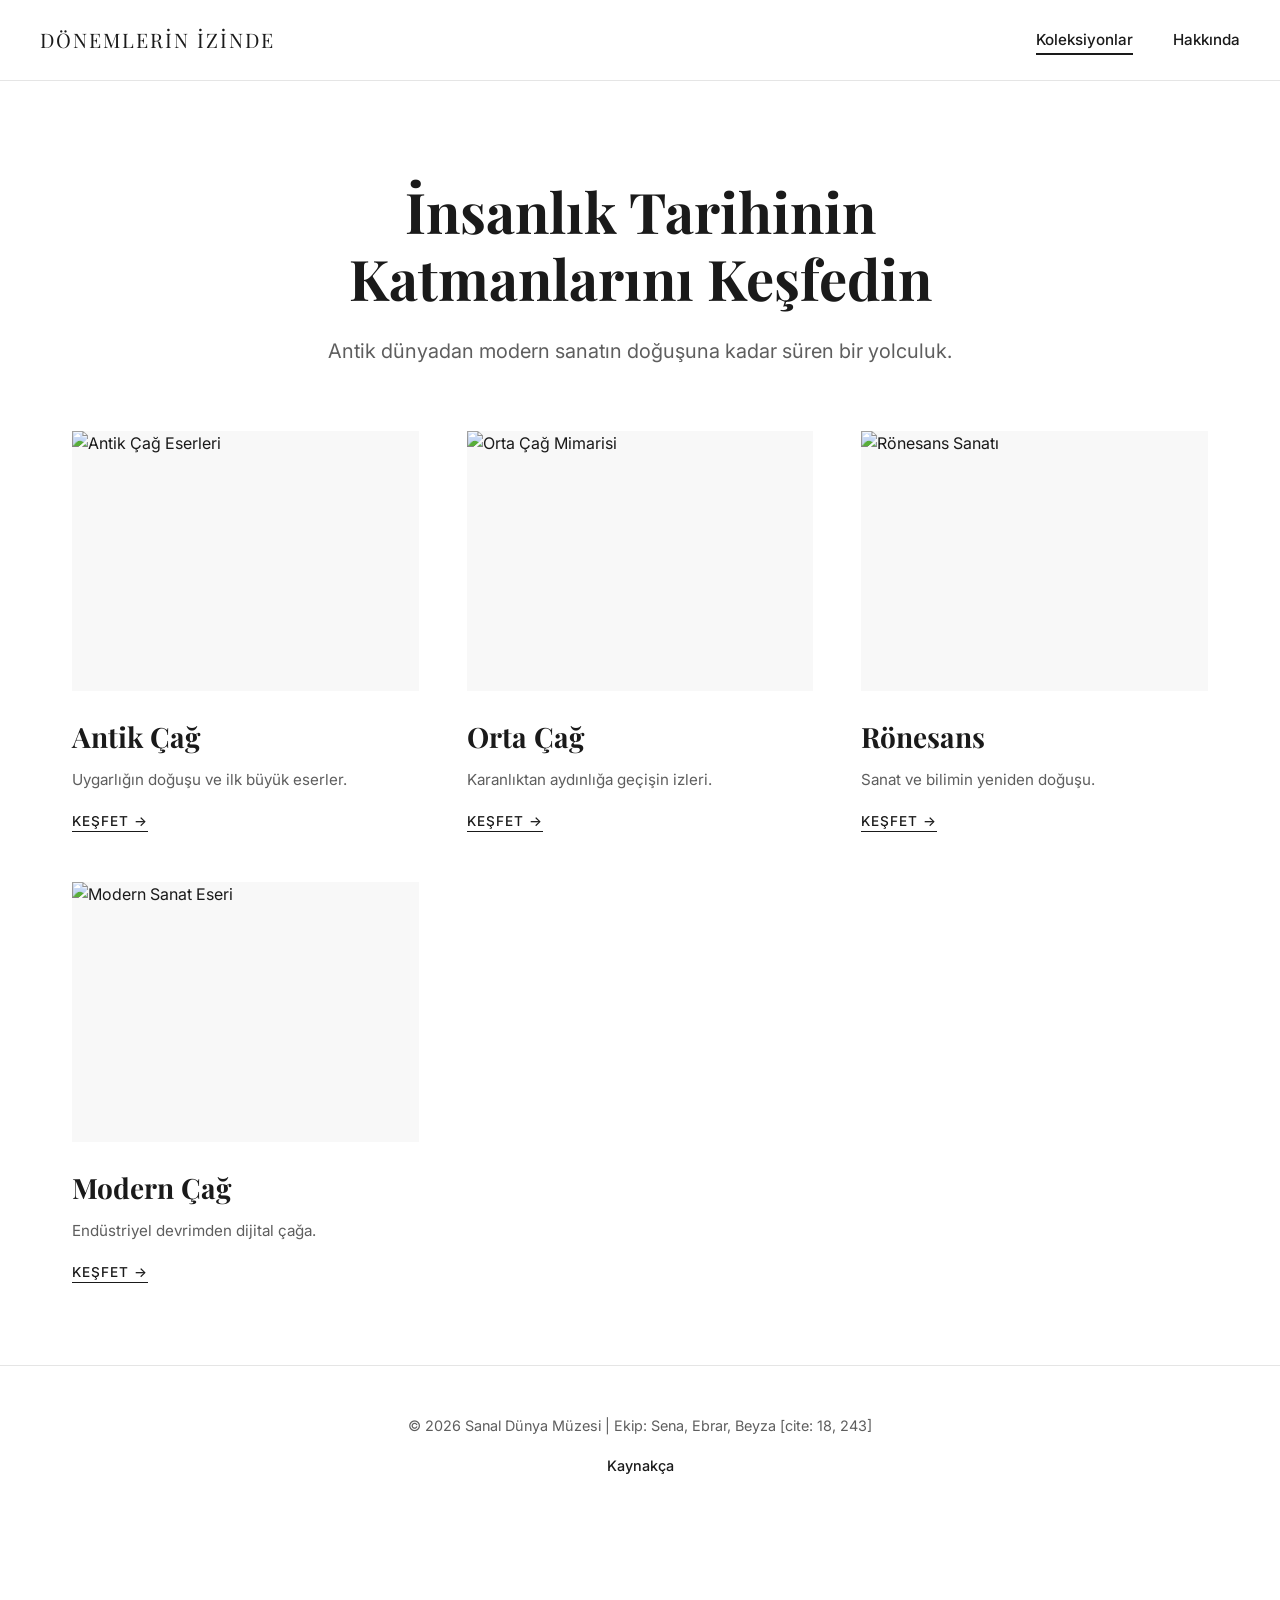
==== index.html @ 8655c143 "feat: HTML iskeleti- CSS tasarımı eklendi" ====
<!DOCTYPE html>
<html lang="tr">
<head>
    <meta charset="UTF-8">
    <meta name="viewport" content="width=device-width, initial-scale=1.0">
    <title>Dönemlerin İzinde: Sanal Dünya Müzesi</title>
    
    <link rel="stylesheet" href="style.css">
</head>
<body>

    <a href="#main-content" class="skip-link">İçeriğe Atla</a>

    <header class="main-header">
        <nav class="nav-container">
            <div class="logo">DÖNEMLERİN İZİNDE</div>
            <ul class="nav-links">
                <li><a href="index.html" class="active">Koleksiyonlar</a></li>
                <li><a href="about.html">Hakkında</a></li>
            </ul>
        </nav>
    </header>

    <main id="main-content">
        <section class="hero-section">
            <div class="hero-content">
                <h1>İnsanlık Tarihinin Katmanlarını Keşfedin</h1>
                <p>Antik dünyadan modern sanatın doğuşuna kadar süren bir yolculuk.</p>
            </div>
        </section>

        <section id="period-grid" class="container">
            
            <article class="period-card">
                <div class="image-wrapper">
                    <img src="assets/images/ancient.jpg" alt="Antik Çağ Eserleri">
                </div>
                <div class="card-info">
                    <h2>Antik Çağ</h2>
                    <p>Uygarlığın doğuşu ve ilk büyük eserler.</p>
                    <a href="period.html?id=ancient" class="explore-link">Keşfet →</a>
                </div>
            </article>

            <article class="period-card">
                <div class="image-wrapper">
                    <img src="assets/images/medieval.jpg" alt="Orta Çağ Mimarisi">
                </div>
                <div class="card-info">
                    <h2>Orta Çağ</h2>
                    <p>Karanlıktan aydınlığa geçişin izleri.</p>
                    <a href="period.html?id=medieval" class="explore-link">Keşfet →</a>
                </div>
            </article>

            <article class="period-card">
                <div class="image-wrapper">
                    <img src="assets/images/renaissance.jpg" alt="Rönesans Sanatı">
                </div>
                <div class="card-info">
                    <h2>Rönesans</h2>
                    <p>Sanat ve bilimin yeniden doğuşu.</p>
                    <a href="period.html?id=renaissance" class="explore-link">Keşfet →</a>
                </div>
            </article>

            <article class="period-card">
                <div class="image-wrapper">
                    <img src="assets/images/modern.jpg" alt="Modern Sanat Eseri">
                </div>
                <div class="card-info">
                    <h2>Modern Çağ</h2>
                    <p>Endüstriyel devrimden dijital çağa.</p>
                    <a href="period.html?id=modern" class="explore-link">Keşfet →</a>
                </div>
            </article>

            </section>
    </main>

    <footer class="footer">
        <div class="container">
            <p>© 2026 Sanal Dünya Müzesi | Ekip: Sena, Ebrar, Beyza [cite: 18, 243]</p>
            <div class="footer-links">
                <a href="about.html">Kaynakça</a>
            </div>
        </div>
    </footer>

    </body>
</html>
---- style.css ----
/* ==========================================================================
   1. KÖK DEĞİŞKENLER VE TİPOGRAFİ (Sena'nın Renk ve Font Kararları)
   ========================================================================== */
@import url('https://fonts.googleapis.com/css2?family=Inter:wght@400;500&family=Playfair+Display:wght@600;700&display=swap');

:root {
    /* Renk Paleti: Google Arts & Culture tarzı minimalist ve yüksek kontrastlı */
    --bg-color: #ffffff;         /* Arka plan: Temiz beyaz */
    --text-color: #1a1a1a;       /* Metin: Koyu gri/siyah (Yüksek kontrast) */
    --text-muted: #5e5e5e;       /* Açıklamalar için ikincil gri */
    --border-color: #e5e5e5;     /* Hafif ayırıcı çizgiler */
    --focus-color: #0b57d0;      /* Erişilebilirlik (Focus) için mavi */

    /* Tipografi: Müze hissi için Serif (Başlık), Okunabilirlik için Sans-Serif (Metin) */
    --font-heading: 'Playfair Display', serif;
    --font-body: 'Inter', sans-serif;
}

/* ==========================================================================
   2. SIFIRLAMA (RESET) VE ERİŞİLEBİLİRLİK TEMELLERİ (WCAG)
   ========================================================================== */
* {
    margin: 0;
    padding: 0;
    box-sizing: border-box;
}

body {
    background-color: var(--bg-color);
    color: var(--text-color);
    font-family: var(--font-body);
    font-size: 16px; /* Mobilde okunabilirlik sınırı */
    line-height: 1.6;
    overflow-x: hidden; /* Taşma ve yatay kaydırma kesinlikle yasak */
}

/* Klavye Gezintisi (Focus Stili): Erişilebilirlik puanı için kritik! */
*:focus-visible {
    outline: 3px solid var(--focus-color);
    outline-offset: 4px;
}

/* İçeriğe Atla Linki (Sadece Tab ile basıldığında görünür) */
.skip-link {
    position: absolute;
    top: -100px;
    left: 20px;
    background-color: var(--text-color);
    color: var(--bg-color);
    padding: 12px 24px;
    font-weight: 500;
    z-index: 9999;
    text-decoration: none;
    transition: top 0.3s ease;
}

.skip-link:focus {
    top: 20px;
}

/* ==========================================================================
   3. LAYOUT: HEADER VE HERO (Ana Başlık) ALANI
   ========================================================================== */
.main-header {
    border-bottom: 1px solid var(--border-color);
    padding: 1.5rem 2rem;
}

.nav-container {
    display: flex;
    justify-content: space-between;
    align-items: center;
    max-width: 1200px;
    margin: 0 auto;
}

.logo {
    font-family: var(--font-heading);
    font-size: 1.25rem;
    letter-spacing: 2px;
}

.nav-links {
    list-style: none;
    display: flex;
    gap: 2.5rem;
}

.nav-links a {
    text-decoration: none;
    color: var(--text-color);
    font-weight: 500;
    font-size: 0.95rem;
}

.nav-links a.active {
    border-bottom: 2px solid var(--text-color);
    padding-bottom: 4px;
}

/* Hero Section (Büyük Başlık Alanı - Nefes alan boşluklar) */
.hero-section {
    text-align: center;
    padding: 6rem 2rem 4rem 2rem;
    max-width: 800px;
    margin: 0 auto;
}

.hero-section h1 {
    font-family: var(--font-heading);
    font-size: 3.5rem;
    line-height: 1.2;
    margin-bottom: 1.5rem;
}

.hero-section p {
    color: var(--text-muted);
    font-size: 1.25rem;
}

/* ==========================================================================
   4. GRID YAPISI: DÖNEM KARTLARI (Dinamik İçerik Kutuları)
   ========================================================================== */
.container {
    max-width: 1200px;
    margin: 0 auto;
    padding: 0 2rem 5rem 2rem;
}

#period-grid {
    display: grid;
    grid-template-columns: repeat(auto-fit, minmax(280px, 1fr));
    gap: 3rem; /* Kartlar arası ferah boşluk */
}

/* Kart Tasarımı */
.period-card {
    display: flex;
    flex-direction: column;
}

/* BEYZA İÇİN NOT: 
   Sena burada sadece kartın temel yapısını kurdu. 
   Sen (Beyza) projede istendiği gibi mikro etkileşimleri (.period-card:hover gibi) kendi UX görevlerinde bu sınıfa ekleyeceksin. */

.image-wrapper {
    width: 100%;
    aspect-ratio: 4 / 3; /* Görsellerin standart ve düzenli durmasını sağlar */
    background-color: #f8f8f8; /* Yüklenmeden önceki gri zemin */
    margin-bottom: 1.5rem;
    overflow: hidden;
}

.image-wrapper img {
    width: 100%;
    height: 100%;
    object-fit: cover; /* Resmi yamultmadan kutuya sığdırır */
}

.card-info h2 {
    font-family: var(--font-heading);
    font-size: 1.75rem;
    margin-bottom: 0.5rem;
}

.card-info p {
    color: var(--text-muted);
    margin-bottom: 1rem;
    font-size: 0.95rem;
}

.explore-link {
    text-decoration: none;
    color: var(--text-color);
    font-weight: 500;
    text-transform: uppercase;
    letter-spacing: 1px;
    font-size: 0.85rem;
    border-bottom: 1px solid var(--text-color);
    padding-bottom: 2px;
}

/* ==========================================================================
   5. ALT BİLGİ (FOOTER)
   ========================================================================== */
.footer {
    border-top: 1px solid var(--border-color);
    padding: 3rem 2rem;
    text-align: center;
}

.footer p {
    color: var(--text-muted);
    font-size: 0.9rem;
    margin-bottom: 1rem;
}

.footer-links a {
    color: var(--text-color);
    text-decoration: none;
    font-weight: 500;
    font-size: 0.9rem;
}

/* ==========================================================================
   6. RESPONSIVE (MOBİL UYUM) - PDF'teki "Taşma Yok" Kuralı
   ========================================================================== */

/* Tablet (768px ve altı) */
@media (max-width: 768px) {
    .hero-section {
        padding: 4rem 1rem 3rem 1rem;
    }
    
    .hero-section h1 {
        font-size: 2.5rem;
    }

    #period-grid {
        gap: 2rem;
    }
}

/* Mobil (375px ve altı) */
@media (max-width: 375px) {
    .nav-container {
        flex-direction: column;
        gap: 1rem;
    }

    .hero-section h1 {
        font-size: 2rem;
    }

    .image-wrapper {
        aspect-ratio: 1 / 1; /* Mobilde görselleri kare yapıyoruz */
    }
}
/* ==========================================================================
   7. ESER DETAY SAYFASI (Premium Sol-Sağ Düzeni)
   ========================================================================== */
.back-navigation {
    margin-bottom: 2rem;
}

.btn-back {
    text-decoration: none;
    color: var(--text-muted);
    font-weight: 500;
    transition: color 0.3s ease;
}

.btn-back:hover {
    color: var(--text-color);
}

/* Flexbox ile Sol Görsel - Sağ Metin Düzeni */
.detail-layout {
    display: flex;
    align-items: flex-start;
    gap: 4rem; /* Görsel ile metin arasına çok geniş ve ferah bir boşluk  */
    background-color: var(--card-bg);
    padding: 3rem;
    border-radius: 12px; /* Hafif yuvarlatılmış premium köşeler */
    box-shadow: 0 10px 30px rgba(0,0,0,0.03); /* Çok hafif, zarif bir gölge */
}

/* Sol Görsel Alanı (%50 Genişlik) */
.detail-image {
    flex: 1;
    border-radius: 8px;
    overflow: hidden;
}

.detail-image img {
    width: 100%;
    height: auto;
    display: block;
}

/* Sağ Metin Alanı (%50 Genişlik) */
.detail-content {
    flex: 1;
}

.serif-title {
    font-family: var(--font-heading);
    font-size: 3rem; /* Eser adını kocaman ve ihtişamlı yapıyoruz */
    line-height: 1.1;
    margin-bottom: 1.5rem;
    color: var(--text-color);
}

.artifact-meta {
    margin-bottom: 2rem;
    padding-bottom: 1rem;
    border-bottom: 1px solid var(--border-color); /* Şık bir ayırıcı çizgi */
}

.artifact-meta p {
    font-size: 1.1rem;
    color: var(--text-muted);
    margin-bottom: 0.5rem;
}

.artifact-meta strong {
    color: var(--text-color); /* Vurgu için strong kullanımı [cite: 56] */
}

.artifact-description p {
    font-size: 1.1rem;
    line-height: 1.8; /* Okumayı kolaylaştıran ferah satır aralığı */
    color: var(--text-color);
}

/* Mobil Uyum (Responsive) - PDF Kuralı: Telefondaki yapı bozulmamalı [cite: 41, 42] */
@media (max-width: 900px) {
    .detail-layout {
        flex-direction: column; /* Mobilde görsel üstte, metin altta olacak  */
        padding: 1.5rem;
        gap: 2rem;
    }
}
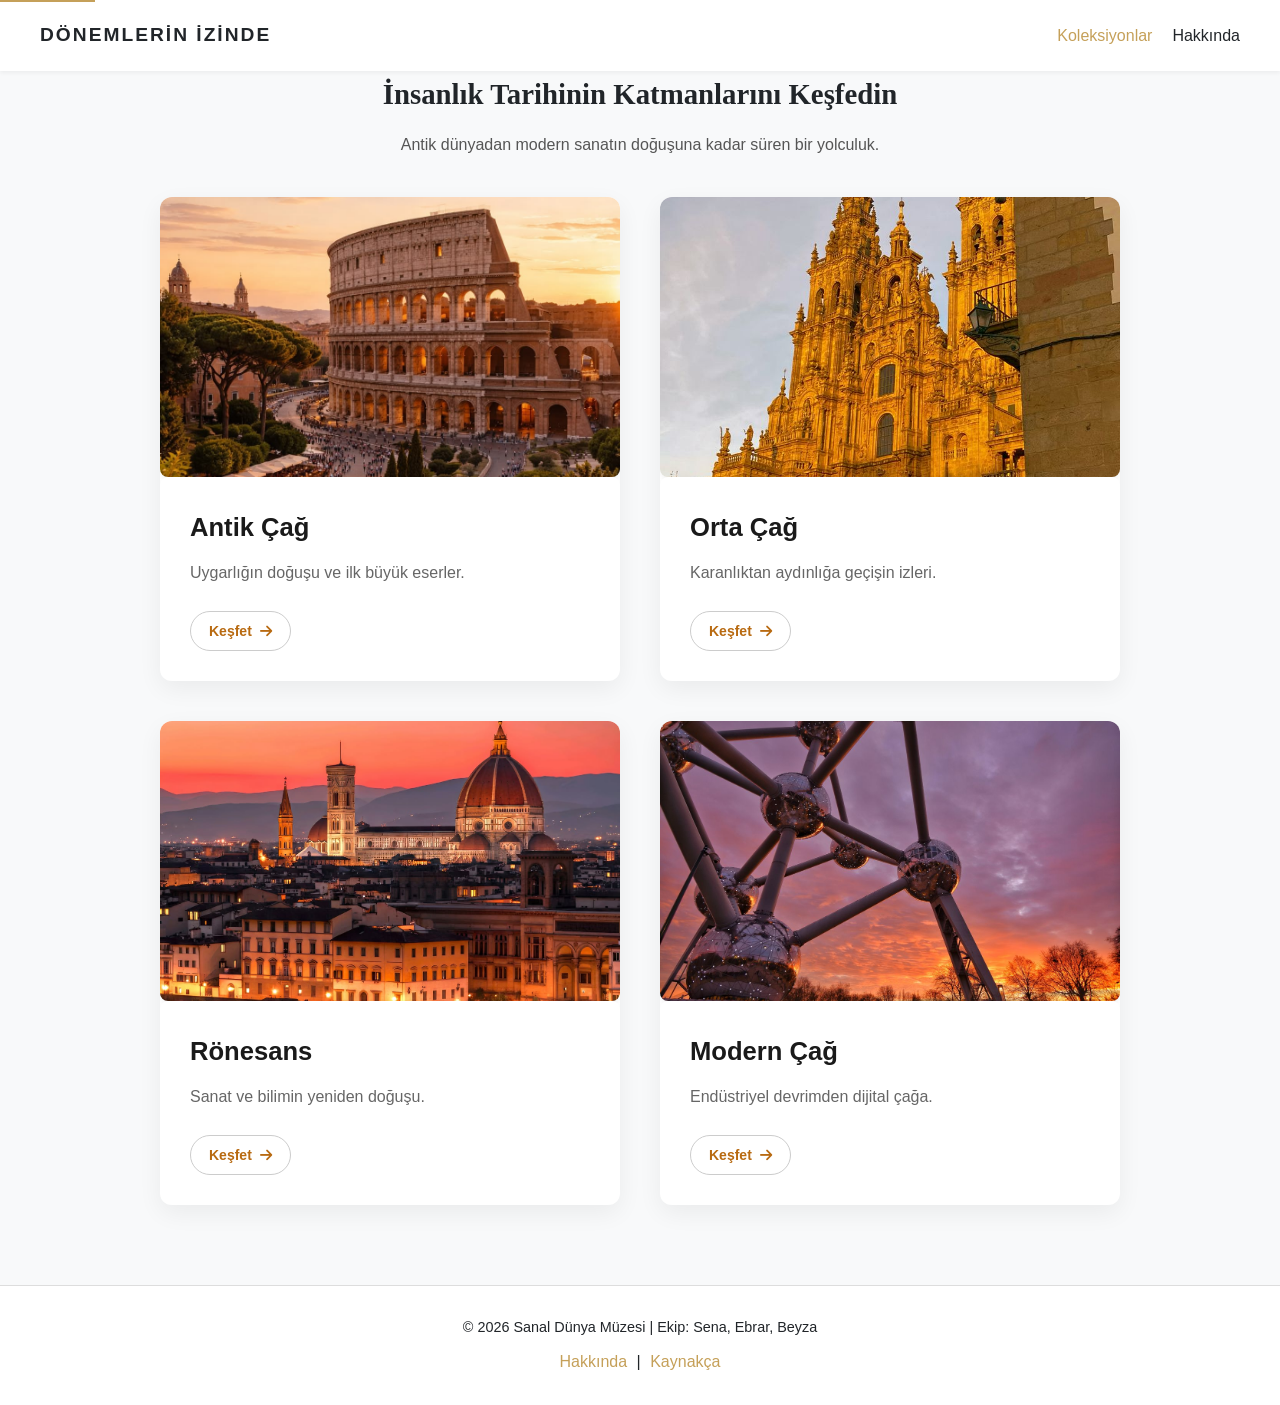
==== commit 6d2dc464: "feat : added images" ====
--- a/index.html
+++ b/index.html
@@ -1,12 +1,14 @@
 <!DOCTYPE html>
 <html lang="tr">
+
 <head>
     <meta charset="UTF-8">
     <meta name="viewport" content="width=device-width, initial-scale=1.0">
     <title>Dönemlerin İzinde: Sanal Dünya Müzesi</title>
-    
     <link rel="stylesheet" href="style.css">
+    <link rel="stylesheet" href="https://cdnjs.cloudflare.com/ajax/libs/font-awesome/6.4.0/css/all.min.css">
 </head>
+
 <body>
 
     <a href="#main-content" class="skip-link">İçeriğe Atla</a>
@@ -29,63 +31,21 @@
             </div>
         </section>
 
-        <section id="period-grid" class="container">
-            
-            <article class="period-card">
-                <div class="image-wrapper">
-                    <img src="assets/images/ancient.jpg" alt="Antik Çağ Eserleri">
-                </div>
-                <div class="card-info">
-                    <h2>Antik Çağ</h2>
-                    <p>Uygarlığın doğuşu ve ilk büyük eserler.</p>
-                    <a href="period.html?id=ancient" class="explore-link">Keşfet →</a>
-                </div>
-            </article>
-
-            <article class="period-card">
-                <div class="image-wrapper">
-                    <img src="assets/images/medieval.jpg" alt="Orta Çağ Mimarisi">
-                </div>
-                <div class="card-info">
-                    <h2>Orta Çağ</h2>
-                    <p>Karanlıktan aydınlığa geçişin izleri.</p>
-                    <a href="period.html?id=medieval" class="explore-link">Keşfet →</a>
-                </div>
-            </article>
-
-            <article class="period-card">
-                <div class="image-wrapper">
-                    <img src="assets/images/renaissance.jpg" alt="Rönesans Sanatı">
-                </div>
-                <div class="card-info">
-                    <h2>Rönesans</h2>
-                    <p>Sanat ve bilimin yeniden doğuşu.</p>
-                    <a href="period.html?id=renaissance" class="explore-link">Keşfet →</a>
-                </div>
-            </article>
-
-            <article class="period-card">
-                <div class="image-wrapper">
-                    <img src="assets/images/modern.jpg" alt="Modern Sanat Eseri">
-                </div>
-                <div class="card-info">
-                    <h2>Modern Çağ</h2>
-                    <p>Endüstriyel devrimden dijital çağa.</p>
-                    <a href="period.html?id=modern" class="explore-link">Keşfet →</a>
-                </div>
-            </article>
-
-            </section>
+        <!-- Ebrar: Statik article etiketleri silindi, app.js burayı dolduracak -->
+        <section id="period-grid" class="container"></section>
     </main>
 
     <footer class="footer">
         <div class="container">
-            <p>© 2026 Sanal Dünya Müzesi | Ekip: Sena, Ebrar, Beyza [cite: 18, 243]</p>
+            <p>© 2026 Sanal Dünya Müzesi | Ekip: Sena, Ebrar, Beyza</p>
             <div class="footer-links">
-                <a href="about.html">Kaynakça</a>
+                <a href="about.html">Hakkında</a> |
+                <a href="sources.html">Kaynakça</a>
             </div>
         </div>
     </footer>
 
-    </body>
+    <script src="app.js"></script>
+</body>
+
 </html>
--- a/style.css
+++ b/style.css
@@ -1,24 +1,16 @@
-/* ==========================================================================
-   1. KÖK DEĞİŞKENLER VE TİPOGRAFİ (Sena'nın Renk ve Font Kararları)
-   ========================================================================== */
-@import url('https://fonts.googleapis.com/css2?family=Inter:wght@400;500&family=Playfair+Display:wght@600;700&display=swap');
-
+/* =========================================
+   DÖNEMLERİN İZİNDE - STYLE.CSS
+   SENA'NIN İSKELETİ & BEYZA'NIN UX DOKUNUŞLARI
+   ========================================= */
+
+/* --- TEMEL AYARLAR VE RENKLER --- */
 :root {
-    /* Renk Paleti: Google Arts & Culture tarzı minimalist ve yüksek kontrastlı */
-    --bg-color: #ffffff;         /* Arka plan: Temiz beyaz */
-    --text-color: #1a1a1a;       /* Metin: Koyu gri/siyah (Yüksek kontrast) */
-    --text-muted: #5e5e5e;       /* Açıklamalar için ikincil gri */
-    --border-color: #e5e5e5;     /* Hafif ayırıcı çizgiler */
-    --focus-color: #0b57d0;      /* Erişilebilirlik (Focus) için mavi */
-
-    /* Tipografi: Müze hissi için Serif (Başlık), Okunabilirlik için Sans-Serif (Metin) */
-    --font-heading: 'Playfair Display', serif;
-    --font-body: 'Inter', sans-serif;
-}
-
-/* ==========================================================================
-   2. SIFIRLAMA (RESET) VE ERİŞİLEBİLİRLİK TEMELLERİ (WCAG)
-   ========================================================================== */
+    --bg-color: #F8F9FA;
+    --text-color: #212529;
+    --card-bg: #FFFFFF;
+    --accent-color: #C5A059;
+}
+
 * {
     margin: 0;
     padding: 0;
@@ -26,44 +18,36 @@
 }
 
 body {
+    font-family: 'Inter', 'Segoe UI', Tahoma, Geneva, Verdana, sans-serif;
     background-color: var(--bg-color);
     color: var(--text-color);
-    font-family: var(--font-body);
-    font-size: 16px; /* Mobilde okunabilirlik sınırı */
     line-height: 1.6;
-    overflow-x: hidden; /* Taşma ve yatay kaydırma kesinlikle yasak */
-}
-
-/* Klavye Gezintisi (Focus Stili): Erişilebilirlik puanı için kritik! */
-*:focus-visible {
-    outline: 3px solid var(--focus-color);
-    outline-offset: 4px;
-}
-
-/* İçeriğe Atla Linki (Sadece Tab ile basıldığında görünür) */
+}
+
+/* --- ERİŞİLEBİLİRLİK (SKIP LINK) --- */
 .skip-link {
     position: absolute;
-    top: -100px;
-    left: 20px;
-    background-color: var(--text-color);
-    color: var(--bg-color);
-    padding: 12px 24px;
-    font-weight: 500;
-    z-index: 9999;
+    top: -40px;
+    left: 0;
+    background: var(--accent-color);
+    color: white;
+    padding: 8px;
+    z-index: 100;
     text-decoration: none;
-    transition: top 0.3s ease;
 }
 
 .skip-link:focus {
-    top: 20px;
-}
-
-/* ==========================================================================
-   3. LAYOUT: HEADER VE HERO (Ana Başlık) ALANI
-   ========================================================================== */
+    top: 0;
+}
+
+/* --- NAVİGASYON (HEADER) --- */
 .main-header {
-    border-bottom: 1px solid var(--border-color);
-    padding: 1.5rem 2rem;
+    background-color: var(--card-bg);
+    padding: 20px 40px;
+    box-shadow: 0 2px 4px rgba(0, 0, 0, 0.05);
+    position: sticky;
+    top: 0;
+    z-index: 10;
 }
 
 .nav-container {
@@ -75,249 +59,596 @@
 }
 
 .logo {
-    font-family: var(--font-heading);
-    font-size: 1.25rem;
+    font-size: 1.2rem;
+    font-weight: bold;
     letter-spacing: 2px;
 }
 
 .nav-links {
     list-style: none;
     display: flex;
-    gap: 2.5rem;
+    gap: 20px;
 }
 
 .nav-links a {
     text-decoration: none;
     color: var(--text-color);
     font-weight: 500;
-    font-size: 0.95rem;
-}
-
+    transition: color 0.2s;
+}
+
+.nav-links a:hover,
 .nav-links a.active {
-    border-bottom: 2px solid var(--text-color);
-    padding-bottom: 4px;
-}
-
-/* Hero Section (Büyük Başlık Alanı - Nefes alan boşluklar) */
+    color: var(--accent-color);
+}
+
+/* --- ANA SAYFA KAHRAMAN ALANI (HERO) --- */
 .hero-section {
     text-align: center;
-    padding: 6rem 2rem 4rem 2rem;
+
     max-width: 800px;
     margin: 0 auto;
 }
 
 .hero-section h1 {
-    font-family: var(--font-heading);
-    font-size: 3.5rem;
-    line-height: 1.2;
-    margin-bottom: 1.5rem;
+    font-size: 1.8rem;
+    margin-bottom: 15px;
+    font-family: 'Georgia', serif;
 }
 
 .hero-section p {
-    color: var(--text-muted);
-    font-size: 1.25rem;
-}
-
-/* ==========================================================================
-   4. GRID YAPISI: DÖNEM KARTLARI (Dinamik İçerik Kutuları)
-   ========================================================================== */
+    font-size: 1rem;
+    color: #555;
+}
+
+/* --- KARTLAR İÇİN IZGARA (GRID) --- */
 .container {
+    width: 100%;
     max-width: 1200px;
     margin: 0 auto;
-    padding: 0 2rem 5rem 2rem;
-}
-
+    padding: 0 20px;
+    display: block;
+}
+
+/* --- BEYZA'NIN UX GÖREVİ: MİKRO ETKİLEŞİMLER (HOVER) --- */
+#period-grid div,
+.card,
+.period-card {
+    background-color: var(--card-bg);
+    border-radius: 8px;
+    overflow: hidden;
+    box-shadow: 0 2px 5px rgba(0, 0, 0, 0.05);
+    transition: transform 0.2s ease, box-shadow 0.2s ease;
+    display: flex;
+    flex-direction: column;
+}
+
+#period-grid div:hover,
+.card:hover,
+.period-card:hover {
+    transform: translateY(-3px);
+    box-shadow: 0 8px 15px rgba(0, 0, 0, 0.08);
+    cursor: pointer;
+}
+
+/* =========================================
+   RESİMLER (İLK ATTIĞIN ORİJİNAL KODLAR - HİÇ DOKUNULMADI)
+   ========================================= */
+#period-grid img,
+.card img,
+.period-card img {
+    width: 100%;
+    height: 250px;
+    object-fit: cover;
+    display: block;
+    border-bottom: 1px solid #EEE;
+}
+
+img[src*="RON"] {
+    object-fit: contain;
+    object-position: 50% 25%;
+    background-color: #FFFFFF;
+    padding: 0px;
+}
+
+img[src*="TRY"] {
+    object-fit: contain;
+    object-position: 50% 27%;
+    background-color: #FFFFFF;
+    padding: 0px;
+}
+
+/* --- KART METİNLERİ --- */
+.card-info {
+    display: flex;
+    flex-direction: column;
+    flex-grow: 1;
+}
+
+#period-grid h2,
+.card h2,
+.period-card h2,
+#period-grid h3,
+.card h3,
+.period-card h3 {
+    padding: 15px 15px 5px 15px;
+    font-size: 1.5rem;
+}
+
+#period-grid p,
+.card p,
+.period-card p {
+    padding: 0 15px 20px 15px;
+    font-size: 1rem;
+    color: #666;
+    flex-grow: 1;
+}
+
+/* --- FOOTER (ALT BİLGİ) --- */
+.footer {
+    background-color: var(--card-bg);
+    text-align: center;
+    padding: 30px 20px;
+    margin-top: 50px;
+    border-top: 1px solid #DDD;
+}
+
+.footer p {
+    margin-bottom: 10px;
+    font-size: 0.9rem;
+}
+
+.footer-links a {
+    text-decoration: none;
+    color: var(--accent-color);
+    margin: 0 5px;
+}
+
+/* --- KEŞFET & İNCELE BUTONU --- */
+.btn-kesfet {
+    display: inline-flex;
+    align-items: center;
+    gap: 8px;
+    padding: 8px 18px;
+    margin: 0 15px 20px 15px;
+    color: #b86a11;
+    text-decoration: none;
+    font-weight: 600;
+    font-size: 14px;
+    border: 1px solid #ccc;
+    border-radius: 20px;
+    transition: all 0.3s ease;
+    align-self: flex-start;
+}
+
+.btn-kesfet:hover {
+    background-color: #965812;
+    color: #ffffff;
+    border-color: #a45b1c;
+}
+
+.btn-kesfet i {
+    transition: transform 0.3s ease;
+}
+
+.btn-kesfet:hover i {
+    transform: translateX(5px);
+}
+
+/* --- GERİ BUTONU HİZALAMASI --- */
+.back-button-container {
+    max-width: 1000px;
+    /* İçerikle birebir aynı hizada olması için güncellendi */
+    margin-top: 20px;
+    padding: 0;
+    display: flex;
+    justify-content: flex-start;
+}
+
+.btn-geri:hover i {
+    transform: translateX(-5px);
+}
+
+/* =========================================
+   ESERLER SAYFASI: 3 - 2 KUSURSUZ DİZİLİM
+   ========================================= */
+@media (min-width: 900px) {
+    #artifact-grid {
+        display: flex !important;
+        flex-wrap: wrap !important;
+        justify-content: center !important;
+        gap: 30px !important;
+    }
+
+    #artifact-grid article {
+        width: calc(33.333% - 20px) !important;
+        max-width: 350px !important;
+    }
+}
+
+/* =========================================
+   RESİMLERİ BİREYSEL OLARAK KAYDIRMA
+   ========================================= */
+img[src*="ZEUS"] {
+    object-position: 50% 20% !important;
+}
+
+img[src*="evet"] {
+    object-position: 50% 40% !important;
+}
+
+img[src*="yeni2"] {
+    object-position: 50% 50% !important;
+}
+
+img[src*="yeni4"] {
+    object-position: 50% 60% !important;
+}
+
+img[src*="sfenks"] {
+    object-position: 50% 80% !important;
+}
+
+img[src*="CO"] {
+    object-position: 50% 24% !important;
+}
+
+img[src*="parthenon"] {
+    object-position: 50% 50% !important;
+}
+
+img[src*="EG"] {
+    object-position: 50% 40% !important;
+}
+
+img[src*="not"] {
+    object-position: 50% 30% !important;
+}
+
+img[src*="gar"] {
+    object-position: 50% 20% !important;
+}
+
+img[src*="mona"] {
+    object-position: 50% 15% !important;
+}
+
+img[src*="davutt"] {
+    object-position: 50% 40% !important;
+}
+
+img[src*="rone"] {
+    object-position: 50% 40% !important;
+}
+
+img[src*="sydney"] {
+    object-position: 50% 90% !important;
+}
+
+
+/* /* =========================================
+   BEYZA'NIN İMZASI: TEK EKRANA CUK OTURAN COMPACT DETAY SAYFASI
+   ========================================= */
+#artifact-detail {
+    width: 100%;
+    padding: 20px 20px 60px 20px;
+    /* Üstteki gereksiz 60px boşluğu 20px'e indirdik */
+}
+
+.kusursuz-ortali-duzen {
+    display: grid;
+    grid-template-columns: 2fr 1fr;
+    gap: 50px;
+    align-items: flex-start;
+    /* EN KRİTİK NOKTA: Her şeyi Geri Dön butonuyla AYNI üst hizadan başlatır, aşağı kaymasını engeller */
+    width: 100%;
+    max-width: 1500px;
+    margin: 0 auto;
+}
+
+/* --- SOL TARAF (İÇTEN KAYDIRMALI YAZILAR) --- */
+.sol-bilgi-alani {
+    width: 100%;
+    max-height: 550px;
+    /* Resimle aynı hizaya çekildi */
+    overflow-y: auto;
+    padding-right: 20px;
+}
+
+/* Scrollbar Tasarımı (Değişmedi, harika duruyor) */
+.sol-bilgi-alani::-webkit-scrollbar {
+    width: 5px;
+}
+
+.sol-bilgi-alani::-webkit-scrollbar-track {
+    background: transparent;
+}
+
+.sol-bilgi-alani::-webkit-scrollbar-thumb {
+    background: #d4a373;
+    border-radius: 10px;
+}
+
+.sol-bilgi-alani::-webkit-scrollbar-thumb:hover {
+    background: #b88a5b;
+}
+
+.eser-kunyesi {
+    font-size: 0.85rem;
+    color: #888;
+    font-weight: 700;
+    letter-spacing: 1.5px;
+    margin-bottom: 8px;
+    text-transform: uppercase;
+    display: block;
+    /* Tam yukarıdan başlaması için */
+}
+
+.eser-ana-baslik {
+    font-size: 2.5rem;
+    /* Başlığı bir tık belirginleştirdik */
+    color: #111;
+    margin-bottom: 20px;
+    line-height: 1.1;
+    font-weight: 800;
+}
+
+.profesyonel-metin-blogu {
+    margin-bottom: 20px;
+}
+
+.profesyonel-metin-blogu h3 {
+    font-size: 0.8rem;
+    color: #222;
+    margin-bottom: 10px;
+    padding-bottom: 5px;
+    border-bottom: 2px solid #d4a373;
+    display: inline-block;
+}
+
+.profesyonel-metin-blogu p {
+    font-size: 1rem;
+    line-height: 1.7;
+    color: #444;
+    text-align: left;
+}
+
+/* --- SAĞ TARAF (KİLİTLENMİŞ, TAŞMAYAN RESİM) --- */
+.sag-gorsel-alani {
+    width: 100%;
+    display: flex;
+    justify-content: center;
+}
+
+.sag-gorsel-alani img {
+    width: 100%;
+    max-width: 600px;
+    height: 450px;
+    /* EN KRİTİK NOKTA 2: Sol alanla milimetrik aynı yüksekliğe KİLİTLEDİK */
+    object-fit: cover;
+    /* Resmi sündürmez, içini croplar */
+    object-position: center top;
+    /* Resmin en can alıcı kısmı üst kısımsa onu odaklar */
+    border-radius: 8px;
+    box-shadow: 0 15px 35px rgba(0, 0, 0, 0.1);
+}
+
+/* =========================================
+   ANA SAYFA: DÖNEM KARTLARI ÖZEL 2'Lİ DİZİLİM (KOMPAKT VE ORTALI)
+   ========================================= */
 #period-grid {
     display: grid;
-    grid-template-columns: repeat(auto-fit, minmax(280px, 1fr));
-    gap: 3rem; /* Kartlar arası ferah boşluk */
-}
-
-/* Kart Tasarımı */
-.period-card {
+    grid-template-columns: repeat(2, 1fr);
+    /* 2'li yan yana düzen */
+    gap: 40px;
+    /* Kartlar arası boşluk */
+    width: 100%;
+    max-width: 1000px;
+    /* İKİNCİ RESİMDEKİ SIR: Ekranı kaplamasını engeller, merkeze toplar */
+    margin: 40px auto 80px auto;
+    /* Sayfayı tam ortalar */
+    padding: 0 20px;
+    /* Dar ekranlarda kenarlara yapışmasını önler */
+}
+
+/* Kartın Dış Çerçevesi */
+#period-grid article.period-card {
+    background-color: var(--card-bg);
+    border-radius: 12px;
+    /* Köşeleri ikinci resimdeki gibi tatlıca yuvarlatır */
+    overflow: hidden;
+    box-shadow: 0 8px 25px rgba(0, 0, 0, 0.06);
+    /* Hafif, kaliteli bir gölge */
     display: flex;
     flex-direction: column;
 }
 
-/* BEYZA İÇİN NOT: 
-   Sena burada sadece kartın temel yapısını kurdu. 
-   Sen (Beyza) projede istendiği gibi mikro etkileşimleri (.period-card:hover gibi) kendi UX görevlerinde bu sınıfa ekleyeceksin. */
-
-.image-wrapper {
-    width: 100%;
-    aspect-ratio: 4 / 3; /* Görsellerin standart ve düzenli durmasını sağlar */
-    background-color: #f8f8f8; /* Yüklenmeden önceki gri zemin */
-    margin-bottom: 1.5rem;
-    overflow: hidden;
-}
-
-.image-wrapper img {
-    width: 100%;
-    height: 100%;
-    object-fit: cover; /* Resmi yamultmadan kutuya sığdırır */
-}
-
-.card-info h2 {
-    font-family: var(--font-heading);
-    font-size: 1.75rem;
-    margin-bottom: 0.5rem;
-}
-
-.card-info p {
-    color: var(--text-muted);
-    margin-bottom: 1rem;
-    font-size: 0.95rem;
-}
-
-.explore-link {
+/* Kart İçindeki Resimler */
+#period-grid img {
+    width: 100%;
+    height: 280px;
+    /* İlk resimdeki devasa boyu kıstık, ikinci resimdeki orana getirdik */
+    object-fit: cover;
+    border-bottom: none;
+    /* Resmin altındaki gereksiz çizgiyi sildik */
+}
+
+/* Yazıların Olduğu Alt Kısım */
+#period-grid .card-info {
+    padding: 30px;
+    /* İkinci resimdeki o ferah iç boşluğu (nefes payını) sağlar */
+    display: flex;
+    flex-direction: column;
+    flex-grow: 1;
+}
+
+#period-grid h2 {
+    font-size: 1.6rem;
+    color: #1a1a1a;
+    margin-bottom: 12px;
+    padding: 0;
+    /* Eski gereksiz boşlukları sildik */
+}
+
+#period-grid p {
+    font-size: 1rem;
+    color: #666;
+    margin-bottom: 25px;
+    /* Butonla yazı arasına mesafe koyar */
+    padding: 0;
+    line-height: 1.6;
+}
+
+/* Keşfet Butonunun Konumu */
+#period-grid .btn-kesfet {
+    margin: 0;
+    /* Butonu sola tam hizalar */
+    align-self: flex-start;
+}
+
+/* =========================================
+   SADECE GERİ DÖN BUTONU (DİĞER HİÇBİR ŞEYİ ETKİLEMEZ)
+   ========================================= */
+
+/* Butonun durduğu satırı diğerlerinden tamamen bağımsız yapıyoruz */
+.back-navigation,
+.back-button-container {
+    width: 100%;
+    max-width: 1000px;
+    display: block;
+    /* Sayfanın geri kalanındaki grid/flex yapılarını KESİNLİKLE bozmaz */
+    text-align: left;
+}
+
+/* Butonun şık "İncele" butonu tasarımı */
+.btn-back {
+    display: inline-flex;
+    align-items: center;
+    padding: 8px 18px;
+    color: #b86a11;
+    /* Temanın şık altın/hardal rengi */
+    background-color: #ffffff;
     text-decoration: none;
-    color: var(--text-color);
-    font-weight: 500;
+    font-weight: 600;
+    font-size: 14px;
+    border: 1px solid #ccc;
+    border-radius: 20px;
+    transition: all 0.3s ease;
+}
+
+/* Fareyle üzerine gelince renk değişimi */
+.btn-back:hover {
+    background-color: #965812;
+    color: #ffffff;
+    border-color: #a45b1c;
+}
+
+/* Mobilde (Telefonda) Alt Alta Düşmesi İçin */
+@media (max-width: 850px) {
+    #period-grid {
+        grid-template-columns: 1fr;
+        max-width: 500px;
+        /* Mobilde çok fazla uzamasını engeller */
+    }
+}
+
+/* =========================================
+   TÜM ESERLER İÇİN COMPACT DETAY SAYFASI
+   ========================================= */
+#artifact-detail {
+    width: 100%;
+    padding: 20px 20px 60px 20px;
+}
+
+.kusursuz-ortali-duzen {
+    display: grid;
+    grid-template-columns: 2fr 1fr;
+    gap: 50px;
+    align-items: flex-start;
+    width: 100%;
+    max-width: 1500px;
+    margin: 0 auto;
+}
+
+/* Sol Taraf (İçten Kaydırmalı Yazı) */
+.sol-bilgi-alani {
+    width: 100%;
+    max-height: 600px;
+    overflow-y: auto;
+    padding-right: 25px;
+    padding-bottom: 20px;
+}
+
+.sol-bilgi-alani::-webkit-scrollbar {
+    width: 5px;
+}
+
+.sol-bilgi-alani::-webkit-scrollbar-track {
+    background: transparent;
+}
+
+.sol-bilgi-alani::-webkit-scrollbar-thumb {
+    background: #d4a373;
+    border-radius: 10px;
+}
+
+.eser-kunyesi {
+    font-size: 0.85rem;
+    color: #888;
+    font-weight: 700;
+    letter-spacing: 1.5px;
+    margin-bottom: 8px;
     text-transform: uppercase;
-    letter-spacing: 1px;
-    font-size: 0.85rem;
-    border-bottom: 1px solid var(--text-color);
-    padding-bottom: 2px;
-}
-
-/* ==========================================================================
-   5. ALT BİLGİ (FOOTER)
-   ========================================================================== */
-.footer {
-    border-top: 1px solid var(--border-color);
-    padding: 3rem 2rem;
-    text-align: center;
-}
-
-.footer p {
-    color: var(--text-muted);
-    font-size: 0.9rem;
-    margin-bottom: 1rem;
-}
-
-.footer-links a {
-    color: var(--text-color);
-    text-decoration: none;
-    font-weight: 500;
-    font-size: 0.9rem;
-}
-
-/* ==========================================================================
-   6. RESPONSIVE (MOBİL UYUM) - PDF'teki "Taşma Yok" Kuralı
-   ========================================================================== */
-
-/* Tablet (768px ve altı) */
-@media (max-width: 768px) {
-    .hero-section {
-        padding: 4rem 1rem 3rem 1rem;
-    }
-    
-    .hero-section h1 {
-        font-size: 2.5rem;
-    }
-
-    #period-grid {
-        gap: 2rem;
-    }
-}
-
-/* Mobil (375px ve altı) */
-@media (max-width: 375px) {
-    .nav-container {
-        flex-direction: column;
-        gap: 1rem;
-    }
-
-    .hero-section h1 {
-        font-size: 2rem;
-    }
-
-    .image-wrapper {
-        aspect-ratio: 1 / 1; /* Mobilde görselleri kare yapıyoruz */
-    }
-}
-/* ==========================================================================
-   7. ESER DETAY SAYFASI (Premium Sol-Sağ Düzeni)
-   ========================================================================== */
-.back-navigation {
-    margin-bottom: 2rem;
-}
-
-.btn-back {
-    text-decoration: none;
-    color: var(--text-muted);
-    font-weight: 500;
-    transition: color 0.3s ease;
-}
-
-.btn-back:hover {
-    color: var(--text-color);
-}
-
-/* Flexbox ile Sol Görsel - Sağ Metin Düzeni */
-.detail-layout {
-    display: flex;
-    align-items: flex-start;
-    gap: 4rem; /* Görsel ile metin arasına çok geniş ve ferah bir boşluk  */
-    background-color: var(--card-bg);
-    padding: 3rem;
-    border-radius: 12px; /* Hafif yuvarlatılmış premium köşeler */
-    box-shadow: 0 10px 30px rgba(0,0,0,0.03); /* Çok hafif, zarif bir gölge */
-}
-
-/* Sol Görsel Alanı (%50 Genişlik) */
-.detail-image {
-    flex: 1;
+    display: block;
+}
+
+.eser-ana-baslik {
+    font-size: 2.5rem;
+    color: #111;
+    margin-bottom: 20px;
+    line-height: 1.1;
+    font-weight: 800;
+}
+
+.profesyonel-metin-blogu h3 {
+    font-size: 0.8rem;
+    color: #222;
+    margin-bottom: 10px;
+    padding-bottom: 5px;
+    border-bottom: 2px solid #d4a373;
+    display: inline-block;
+}
+
+.profesyonel-metin-blogu p {
+    font-size: 1rem;
+    line-height: 1.7;
+    color: #444;
+    text-align: left;
+}
+
+.sag-gorsel-alani img {
+    width: 100%;
+    max-width: 600px;
+    height: 550px;
+    /* Sol taraftaki metin kutusuyla eşitlendi */
+    object-fit: cover;
+    border-radius: 12px;
+    box-shadow: 0 10px 30px rgba(0, 0, 0, 0.15);
+}
+
+/* Sağ Taraf (Kilitli Resim) */
+.sag-gorsel-alani {
+    width: 100%;
+    display: flex;
+    justify-content: center;
+}
+
+.sag-gorsel-alani img {
+    width: 100%;
+    max-width: 600px;
+    height: 450px;
+    object-fit: cover;
+    object-position: center top;
     border-radius: 8px;
-    overflow: hidden;
-}
-
-.detail-image img {
-    width: 100%;
-    height: auto;
-    display: block;
-}
-
-/* Sağ Metin Alanı (%50 Genişlik) */
-.detail-content {
-    flex: 1;
-}
-
-.serif-title {
-    font-family: var(--font-heading);
-    font-size: 3rem; /* Eser adını kocaman ve ihtişamlı yapıyoruz */
-    line-height: 1.1;
-    margin-bottom: 1.5rem;
-    color: var(--text-color);
-}
-
-.artifact-meta {
-    margin-bottom: 2rem;
-    padding-bottom: 1rem;
-    border-bottom: 1px solid var(--border-color); /* Şık bir ayırıcı çizgi */
-}
-
-.artifact-meta p {
-    font-size: 1.1rem;
-    color: var(--text-muted);
-    margin-bottom: 0.5rem;
-}
-
-.artifact-meta strong {
-    color: var(--text-color); /* Vurgu için strong kullanımı [cite: 56] */
-}
-
-.artifact-description p {
-    font-size: 1.1rem;
-    line-height: 1.8; /* Okumayı kolaylaştıran ferah satır aralığı */
-    color: var(--text-color);
-}
-
-/* Mobil Uyum (Responsive) - PDF Kuralı: Telefondaki yapı bozulmamalı [cite: 41, 42] */
-@media (max-width: 900px) {
-    .detail-layout {
-        flex-direction: column; /* Mobilde görsel üstte, metin altta olacak  */
-        padding: 1.5rem;
-        gap: 2rem;
-    }
+    box-shadow: 0 15px 35px rgba(0, 0, 0, 0.1);
 }
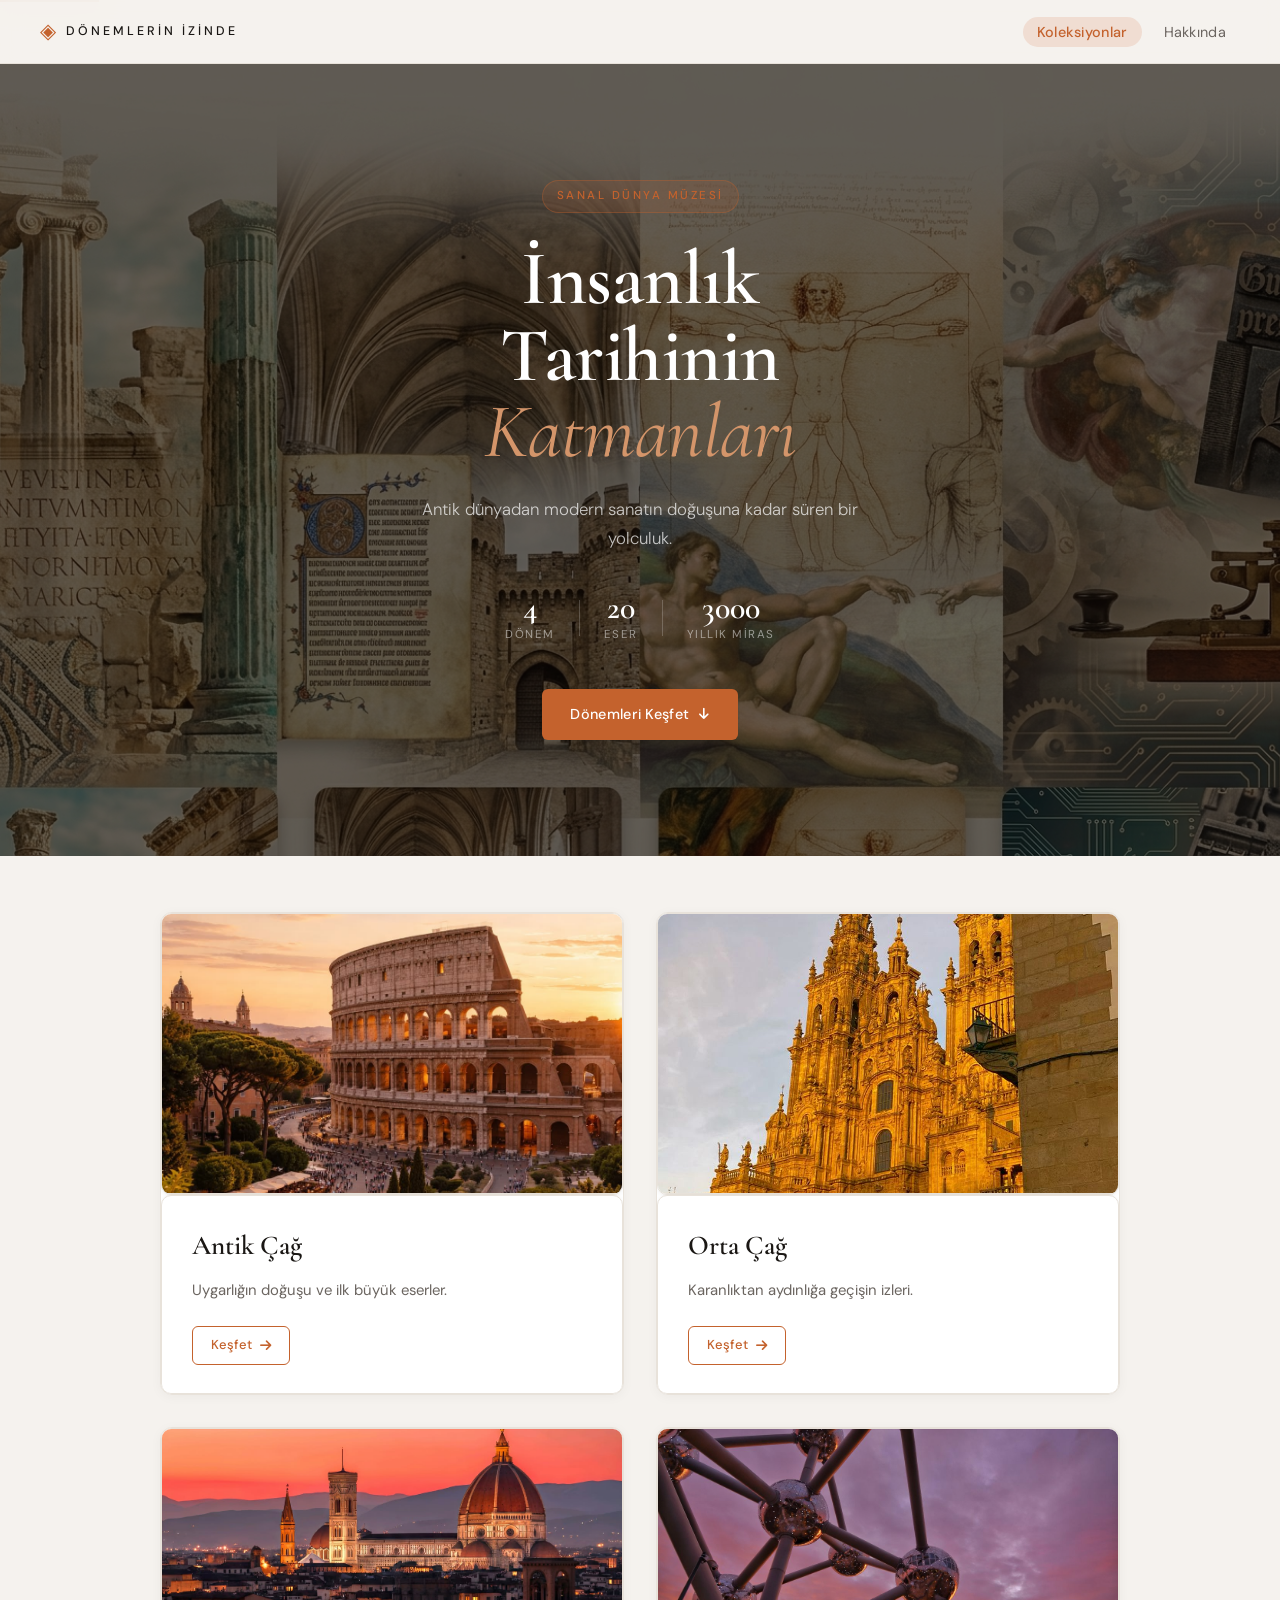
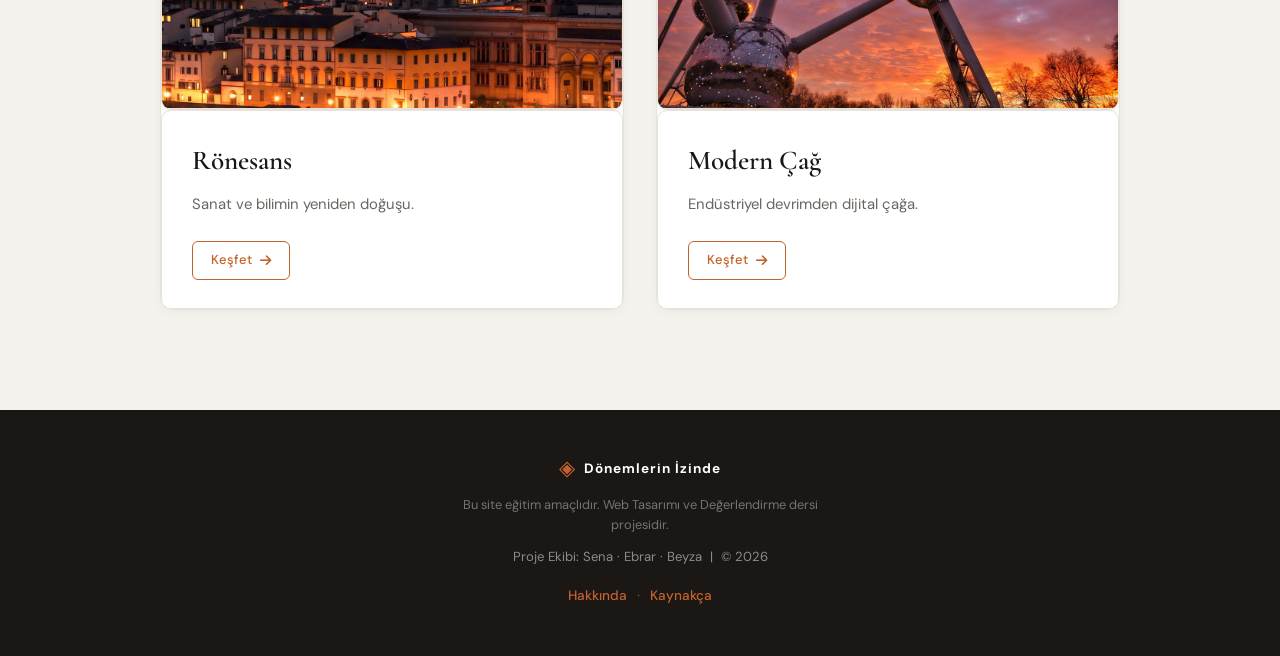
==== commit 1b038a76: "feat:added new features" ====
--- a/index.html
+++ b/index.html
@@ -6,6 +6,9 @@
     <meta name="viewport" content="width=device-width, initial-scale=1.0">
     <title>Dönemlerin İzinde: Sanal Dünya Müzesi</title>
     <link rel="stylesheet" href="style.css">
+    <link rel="preconnect" href="https://fonts.googleapis.com">
+    <link rel="preconnect" href="https://fonts.gstatic.com" crossorigin>
+    <link href="https://fonts.googleapis.com/css2?family=Cormorant+Garamond:ital,wght@0,400;0,600;0,700;1,400&family=DM+Sans:wght@300;400;500&display=swap" rel="stylesheet">
     <link rel="stylesheet" href="https://cdnjs.cloudflare.com/ajax/libs/font-awesome/6.4.0/css/all.min.css">
 </head>
 
@@ -15,7 +18,10 @@
 
     <header class="main-header">
         <nav class="nav-container">
-            <div class="logo">DÖNEMLERİN İZİNDE</div>
+            <a href="index.html" class="logo">
+                <span class="logo-icon">◈</span>
+                <span class="logo-text">DÖNEMLERİN İZİNDE</span>
+            </a>
             <ul class="nav-links">
                 <li><a href="index.html" class="active">Koleksiyonlar</a></li>
                 <li><a href="about.html">Hakkında</a></li>
@@ -25,21 +31,48 @@
 
     <main id="main-content">
         <section class="hero-section">
+            <div class="hero-overlay"></div>
             <div class="hero-content">
-                <h1>İnsanlık Tarihinin Katmanlarını Keşfedin</h1>
+                <div class="hero-tag">Sanal Dünya Müzesi</div>
+                <h1>İnsanlık<br>Tarihinin<br><em>Katmanları</em></h1>
                 <p>Antik dünyadan modern sanatın doğuşuna kadar süren bir yolculuk.</p>
+                <div class="hero-stats">
+                    <div class="stat">
+                        <span class="stat-num">4</span>
+                        <span class="stat-label">Dönem</span>
+                    </div>
+                    <div class="stat-divider"></div>
+                    <div class="stat">
+                        <span class="stat-num">20</span>
+                        <span class="stat-label">Eser</span>
+                    </div>
+                    <div class="stat-divider"></div>
+                    <div class="stat">
+                        <span class="stat-num">3000</span>
+                        <span class="stat-label">Yıllık Miras</span>
+                    </div>
+                </div>
+                <a href="#period-grid" class="hero-btn">
+                    <span>Dönemleri Keşfet</span>
+                    <i class="fa-solid fa-arrow-down"></i>
+                </a>
             </div>
         </section>
 
-        <!-- Ebrar: Statik article etiketleri silindi, app.js burayı dolduracak -->
         <section id="period-grid" class="container"></section>
     </main>
 
     <footer class="footer">
-        <div class="container">
-            <p>© 2026 Sanal Dünya Müzesi | Ekip: Sena, Ebrar, Beyza</p>
+        <div class="container footer-inner">
+            <div class="footer-brand">
+                <span class="logo-icon">◈</span>
+                <strong>Dönemlerin İzinde</strong>
+            </div>
+            <p class="footer-note">Bu site eğitim amaçlıdır. Web Tasarımı ve Değerlendirme dersi projesidir.</p>
+            <p class="footer-team">Proje Ekibi: Sena · Ebrar · Beyza &nbsp;|&nbsp; © 2026</p>
             <div class="footer-links">
-                <a href="about.html">Hakkında</a> |
+                <a href="about.html">Hakkında</a>
+                <span>·</span>
                 <a href="sources.html">Kaynakça</a>
             </div>
         </div>
--- a/style.css
+++ b/style.css
@@ -1,14 +1,23 @@
 /* =========================================
    DÖNEMLERİN İZİNDE - STYLE.CSS
-   SENA'NIN İSKELETİ & BEYZA'NIN UX DOKUNUŞLARI
    ========================================= */
 
 /* --- TEMEL AYARLAR VE RENKLER --- */
 :root {
-    --bg-color: #F8F9FA;
-    --text-color: #212529;
+    --bg-color: #F5F2EE;
+    --text-color: #1a1714;
     --card-bg: #FFFFFF;
-    --accent-color: #C5A059;
+    --accent-color: #c4622d;
+    --accent-dark: #9e4a1f;
+    --accent-light: #f0ddd2;
+    --border-color: #e8e2da;
+    --muted-text: #6b6560;
+    --font-display: 'Cormorant Garamond', Georgia, serif;
+    --font-body: 'DM Sans', 'Segoe UI', sans-serif;
+}
+
+html {
+    scroll-behavior: smooth;
 }
 
 * {
@@ -18,13 +27,13 @@
 }
 
 body {
-    font-family: 'Inter', 'Segoe UI', Tahoma, Geneva, Verdana, sans-serif;
+    font-family: var(--font-body);
     background-color: var(--bg-color);
     color: var(--text-color);
     line-height: 1.6;
 }
 
-/* --- ERİŞİLEBİLİRLİK (SKIP LINK) --- */
+/* --- ERİŞİLEBİLİRLİK --- */
 .skip-link {
     position: absolute;
     top: -40px;
@@ -36,18 +45,26 @@
     text-decoration: none;
 }
 
-.skip-link:focus {
-    top: 0;
+.skip-link:focus { top: 0; }
+
+a:focus, button:focus {
+    outline: 2px solid var(--accent-color);
+    outline-offset: 2px;
 }
 
 /* --- NAVİGASYON (HEADER) --- */
 .main-header {
-    background-color: var(--card-bg);
-    padding: 20px 40px;
-    box-shadow: 0 2px 4px rgba(0, 0, 0, 0.05);
+    background-color: rgba(245, 242, 238, 0.95);
+    backdrop-filter: blur(12px);
+    -webkit-backdrop-filter: blur(12px);
+    padding: 0 40px;
+    border-bottom: 1px solid var(--border-color);
     position: sticky;
     top: 0;
-    z-index: 10;
+    z-index: 100;
+    height: 64px;
+    display: flex;
+    align-items: center;
 }
 
 .nav-container {
@@ -55,53 +72,201 @@
     justify-content: space-between;
     align-items: center;
     max-width: 1200px;
+    width: 100%;
     margin: 0 auto;
 }
 
 .logo {
-    font-size: 1.2rem;
-    font-weight: bold;
-    letter-spacing: 2px;
+    display: flex;
+    align-items: center;
+    gap: 10px;
+    text-decoration: none;
+    color: inherit;
+}
+
+.logo-icon {
+    font-size: 1.3rem;
+    color: var(--accent-color);
+    line-height: 1;
+}
+
+.logo-text {
+    font-family: var(--font-body);
+    font-size: 0.78rem;
+    font-weight: 500;
+    letter-spacing: 3px;
+    color: var(--text-color);
+    text-transform: uppercase;
 }
 
 .nav-links {
     list-style: none;
     display: flex;
-    gap: 20px;
+    gap: 8px;
+    align-items: center;
 }
 
 .nav-links a {
     text-decoration: none;
+    color: var(--muted-text);
+    font-weight: 400;
+    font-size: 0.9rem;
+    transition: color 0.2s;
+    padding: 6px 14px;
+    border-radius: 20px;
+    letter-spacing: 0.3px;
+}
+
+.nav-links a:hover {
     color: var(--text-color);
-    font-weight: 500;
-    transition: color 0.2s;
-}
-
-.nav-links a:hover,
+    background-color: rgba(0,0,0,0.05);
+}
+
 .nav-links a.active {
     color: var(--accent-color);
-}
-
-/* --- ANA SAYFA KAHRAMAN ALANI (HERO) --- */
+    background-color: var(--accent-light);
+    font-weight: 500;
+}
+
+/* --- HERO ALANI --- */
 .hero-section {
+    position: relative;
+    background-image: url('resimler/Anasayfa.jpg');
+    background-size: cover;
+    background-position: center 30%;
+    min-height: 88vh;
+    display: flex;
+    align-items: center;
+    justify-content: center;
+}
+
+.hero-overlay {
+    position: absolute;
+    inset: 0;
+    background: rgba(10, 8, 5, 0.62);
+}
+
+.hero-content {
+    position: relative;
+    z-index: 2;
+    max-width: 760px;
+    width: 100%;
+    padding: 0 40px;
     text-align: center;
-
-    max-width: 800px;
-    margin: 0 auto;
-}
-
-.hero-section h1 {
-    font-size: 1.8rem;
-    margin-bottom: 15px;
-    font-family: 'Georgia', serif;
-}
-
-.hero-section p {
-    font-size: 1rem;
-    color: #555;
-}
-
-/* --- KARTLAR İÇİN IZGARA (GRID) --- */
+}
+
+.hero-tag {
+    display: inline-flex;
+    align-items: center;
+    gap: 8px;
+    font-family: var(--font-body);
+    font-size: 0.72rem;
+    font-weight: 500;
+    letter-spacing: 2.5px;
+    text-transform: uppercase;
+    color: var(--accent-color);
+    background: rgba(196, 98, 45, 0.15);
+    border: 1px solid rgba(196, 98, 45, 0.35);
+    padding: 6px 14px;
+    border-radius: 20px;
+    margin-bottom: 28px;
+}
+
+.hero-content h1 {
+    font-family: var(--font-display);
+    font-size: clamp(3.2rem, 6vw, 5rem);
+    font-weight: 600;
+    line-height: 1.0;
+    color: #ffffff;
+    margin-bottom: 24px;
+    letter-spacing: -0.5px;
+}
+
+.hero-content h1 em {
+    font-style: italic;
+    color: #d4956a;
+    font-weight: 400;
+}
+
+.hero-content > p {
+    font-size: 1.05rem;
+    color: rgba(255,255,255,0.72);
+    margin-bottom: 40px;
+    font-weight: 300;
+    max-width: 500px;
+    line-height: 1.7;
+    margin-left: auto;
+    margin-right: auto;
+}
+
+/* İstatistikler */
+.hero-stats {
+    display: flex;
+    align-items: center;
+    justify-content: center;
+    gap: 24px;
+    margin-bottom: 44px;
+}
+
+.stat {
+    display: flex;
+    flex-direction: column;
+    gap: 2px;
+}
+
+.stat-num {
+    font-family: var(--font-display);
+    font-size: 2rem;
+    font-weight: 600;
+    color: #ffffff;
+    line-height: 1;
+}
+
+.stat-label {
+    font-size: 0.72rem;
+    letter-spacing: 1.5px;
+    text-transform: uppercase;
+    color: rgba(255,255,255,0.5);
+    font-weight: 400;
+}
+
+.stat-divider {
+    width: 1px;
+    height: 36px;
+    background: rgba(255,255,255,0.2);
+}
+
+/* Buton */
+.hero-btn {
+    display: inline-flex;
+    align-items: center;
+    gap: 10px;
+    padding: 14px 28px;
+    background: var(--accent-color);
+    color: white;
+    font-weight: 500;
+    font-size: 0.9rem;
+    border-radius: 6px;
+    text-decoration: none;
+    transition: background 0.25s, transform 0.2s;
+    letter-spacing: 0.3px;
+}
+
+.hero-btn i {
+    font-size: 0.8rem;
+    transition: transform 0.3s;
+}
+
+.hero-btn:hover {
+    background: var(--accent-dark);
+    transform: translateY(-2px);
+}
+
+.hero-btn:hover i {
+    transform: translateY(3px);
+}
+
+/* --- KARTLAR İÇİN IZGARA --- */
 .container {
     width: 100%;
     max-width: 1200px;
@@ -110,15 +275,16 @@
     display: block;
 }
 
-/* --- BEYZA'NIN UX GÖREVİ: MİKRO ETKİLEŞİMLER (HOVER) --- */
+/* --- KART MİKRO ETKİLEŞİMLER --- */
 #period-grid div,
 .card,
 .period-card {
     background-color: var(--card-bg);
-    border-radius: 8px;
+    border-radius: 10px;
     overflow: hidden;
-    box-shadow: 0 2px 5px rgba(0, 0, 0, 0.05);
-    transition: transform 0.2s ease, box-shadow 0.2s ease;
+    box-shadow: 0 1px 4px rgba(0, 0, 0, 0.06);
+    border: 1px solid var(--border-color);
+    transition: transform 0.25s ease, box-shadow 0.25s ease;
     display: flex;
     flex-direction: column;
 }
@@ -126,14 +292,12 @@
 #period-grid div:hover,
 .card:hover,
 .period-card:hover {
-    transform: translateY(-3px);
-    box-shadow: 0 8px 15px rgba(0, 0, 0, 0.08);
+    transform: translateY(-6px);
+    box-shadow: 0 16px 40px rgba(0, 0, 0, 0.12);
     cursor: pointer;
 }
 
-/* =========================================
-   RESİMLER (İLK ATTIĞIN ORİJİNAL KODLAR - HİÇ DOKUNULMADI)
-   ========================================= */
+/* --- RESİMLER --- */
 #period-grid img,
 .card img,
 .period-card img {
@@ -141,21 +305,19 @@
     height: 250px;
     object-fit: cover;
     display: block;
-    border-bottom: 1px solid #EEE;
+    border-bottom: 1px solid var(--border-color);
 }
 
 img[src*="RON"] {
     object-fit: contain;
     object-position: 50% 25%;
     background-color: #FFFFFF;
-    padding: 0px;
 }
 
 img[src*="TRY"] {
     object-fit: contain;
     object-position: 50% 27%;
     background-color: #FFFFFF;
-    padding: 0px;
 }
 
 /* --- KART METİNLERİ --- */
@@ -165,66 +327,108 @@
     flex-grow: 1;
 }
 
-#period-grid h2,
-.card h2,
-.period-card h2,
-#period-grid h3,
-.card h3,
-.period-card h3 {
+#period-grid h2, .card h2, .period-card h2,
+#period-grid h3, .card h3, .period-card h3 {
     padding: 15px 15px 5px 15px;
     font-size: 1.5rem;
-}
-
-#period-grid p,
-.card p,
-.period-card p {
+    font-family: var(--font-display);
+}
+
+#period-grid p, .card p, .period-card p {
     padding: 0 15px 20px 15px;
-    font-size: 1rem;
-    color: #666;
+    font-size: 0.95rem;
+    color: var(--muted-text);
     flex-grow: 1;
 }
 
-/* --- FOOTER (ALT BİLGİ) --- */
+/* --- FOOTER --- */
 .footer {
-    background-color: var(--card-bg);
+    background-color: var(--text-color);
+    color: rgba(255,255,255,0.7);
     text-align: center;
-    padding: 30px 20px;
-    margin-top: 50px;
-    border-top: 1px solid #DDD;
-}
-
-.footer p {
-    margin-bottom: 10px;
-    font-size: 0.9rem;
+    padding: 48px 20px;
+    margin-top: 80px;
+}
+
+.footer-inner {
+    display: flex;
+    flex-direction: column;
+    align-items: center;
+    gap: 12px;
+    max-width: 600px;
+    margin: 0 auto;
+    padding: 0;
+}
+
+.footer-brand {
+    display: flex;
+    align-items: center;
+    gap: 8px;
+    color: white;
+    font-size: 0.85rem;
+    font-weight: 500;
+    letter-spacing: 1px;
+    margin-bottom: 4px;
+}
+
+.footer-brand .logo-icon {
+    color: var(--accent-color);
+}
+
+.footer-note {
+    font-size: 0.8rem;
+    color: rgba(255,255,255,0.4);
+    max-width: 400px;
+    line-height: 1.5;
+}
+
+.footer-team {
+    font-size: 0.82rem;
+    color: rgba(255,255,255,0.5);
+}
+
+.footer-links {
+    display: flex;
+    align-items: center;
+    gap: 10px;
+    margin-top: 4px;
 }
 
 .footer-links a {
     text-decoration: none;
     color: var(--accent-color);
-    margin: 0 5px;
-}
-
-/* --- KEŞFET & İNCELE BUTONU --- */
+    font-size: 0.85rem;
+    font-weight: 500;
+    transition: opacity 0.2s;
+}
+
+.footer-links a:hover { opacity: 0.75; }
+
+.footer-links span {
+    color: rgba(255,255,255,0.25);
+}
+
+/* --- KEŞFET BUTONU --- */
 .btn-kesfet {
     display: inline-flex;
     align-items: center;
     gap: 8px;
     padding: 8px 18px;
     margin: 0 15px 20px 15px;
-    color: #b86a11;
+    color: var(--accent-color);
     text-decoration: none;
-    font-weight: 600;
-    font-size: 14px;
-    border: 1px solid #ccc;
-    border-radius: 20px;
-    transition: all 0.3s ease;
+    font-weight: 500;
+    font-size: 13px;
+    border: 1px solid var(--accent-color);
+    border-radius: 6px;
+    transition: all 0.25s ease;
     align-self: flex-start;
+    margin-top: auto;
 }
 
 .btn-kesfet:hover {
-    background-color: #965812;
+    background-color: var(--accent-color);
     color: #ffffff;
-    border-color: #a45b1c;
 }
 
 .btn-kesfet i {
@@ -232,26 +436,21 @@
 }
 
 .btn-kesfet:hover i {
-    transform: translateX(5px);
-}
-
-/* --- GERİ BUTONU HİZALAMASI --- */
+    transform: translateX(4px);
+}
+
+/* --- GERİ BUTONU --- */
 .back-button-container {
     max-width: 1000px;
-    /* İçerikle birebir aynı hizada olması için güncellendi */
     margin-top: 20px;
     padding: 0;
     display: flex;
     justify-content: flex-start;
 }
 
-.btn-geri:hover i {
-    transform: translateX(-5px);
-}
-
-/* =========================================
-   ESERLER SAYFASI: 3 - 2 KUSURSUZ DİZİLİM
-   ========================================= */
+.btn-geri:hover i { transform: translateX(-5px); }
+
+/* --- ESERLER SAYFASI GRID --- */
 @media (min-width: 900px) {
     #artifact-grid {
         display: flex !important;
@@ -266,73 +465,26 @@
     }
 }
 
-/* =========================================
-   RESİMLERİ BİREYSEL OLARAK KAYDIRMA
-   ========================================= */
-img[src*="ZEUS"] {
-    object-position: 50% 20% !important;
-}
-
-img[src*="evet"] {
-    object-position: 50% 40% !important;
-}
-
-img[src*="yeni2"] {
-    object-position: 50% 50% !important;
-}
-
-img[src*="yeni4"] {
-    object-position: 50% 60% !important;
-}
-
-img[src*="sfenks"] {
-    object-position: 50% 80% !important;
-}
-
-img[src*="CO"] {
-    object-position: 50% 24% !important;
-}
-
-img[src*="parthenon"] {
-    object-position: 50% 50% !important;
-}
-
-img[src*="EG"] {
-    object-position: 50% 40% !important;
-}
-
-img[src*="not"] {
-    object-position: 50% 30% !important;
-}
-
-img[src*="gar"] {
-    object-position: 50% 20% !important;
-}
-
-img[src*="mona"] {
-    object-position: 50% 15% !important;
-}
-
-img[src*="davutt"] {
-    object-position: 50% 40% !important;
-}
-
-img[src*="rone"] {
-    object-position: 50% 40% !important;
-}
-
-img[src*="sydney"] {
-    object-position: 50% 90% !important;
-}
-
-
-/* /* =========================================
-   BEYZA'NIN İMZASI: TEK EKRANA CUK OTURAN COMPACT DETAY SAYFASI
-   ========================================= */
+/* --- RESİM POZİSYONLARI --- */
+img[src*="ZEUS"] { object-position: 50% 20% !important; }
+img[src*="evet"] { object-position: 50% 40% !important; }
+img[src*="yeni2"] { object-position: 50% 50% !important; }
+img[src*="yeni4"] { object-position: 50% 60% !important; }
+img[src*="sfenks"] { object-position: 50% 80% !important; }
+img[src*="CO"] { object-position: 50% 24% !important; }
+img[src*="parthenon"] { object-position: 50% 50% !important; }
+img[src*="EG"] { object-position: 50% 40% !important; }
+img[src*="not"] { object-position: 50% 30% !important; }
+img[src*="gar"] { object-position: 50% 20% !important; }
+img[src*="mona"] { object-position: 50% 15% !important; }
+img[src*="davutt"] { object-position: 50% 40% !important; }
+img[src*="rone"] { object-position: 50% 40% !important; }
+img[src*="sydney"] { object-position: 50% 90% !important; }
+
+/* --- DETAY SAYFASI --- */
 #artifact-detail {
     width: 100%;
     padding: 20px 20px 60px 20px;
-    /* Üstteki gereksiz 60px boşluğu 20px'e indirdik */
 }
 
 .kusursuz-ortali-duzen {
@@ -340,57 +492,40 @@
     grid-template-columns: 2fr 1fr;
     gap: 50px;
     align-items: flex-start;
-    /* EN KRİTİK NOKTA: Her şeyi Geri Dön butonuyla AYNI üst hizadan başlatır, aşağı kaymasını engeller */
     width: 100%;
     max-width: 1500px;
     margin: 0 auto;
 }
 
-/* --- SOL TARAF (İÇTEN KAYDIRMALI YAZILAR) --- */
 .sol-bilgi-alani {
     width: 100%;
     max-height: 550px;
-    /* Resimle aynı hizaya çekildi */
     overflow-y: auto;
     padding-right: 20px;
 }
 
-/* Scrollbar Tasarımı (Değişmedi, harika duruyor) */
-.sol-bilgi-alani::-webkit-scrollbar {
-    width: 5px;
-}
-
-.sol-bilgi-alani::-webkit-scrollbar-track {
-    background: transparent;
-}
-
-.sol-bilgi-alani::-webkit-scrollbar-thumb {
-    background: #d4a373;
-    border-radius: 10px;
-}
-
-.sol-bilgi-alani::-webkit-scrollbar-thumb:hover {
-    background: #b88a5b;
-}
+.sol-bilgi-alani::-webkit-scrollbar { width: 5px; }
+.sol-bilgi-alani::-webkit-scrollbar-track { background: transparent; }
+.sol-bilgi-alani::-webkit-scrollbar-thumb { background: #d4a373; border-radius: 10px; }
+.sol-bilgi-alani::-webkit-scrollbar-thumb:hover { background: #b88a5b; }
 
 .eser-kunyesi {
-    font-size: 0.85rem;
+    font-size: 0.8rem;
     color: #888;
-    font-weight: 700;
-    letter-spacing: 1.5px;
+    font-weight: 600;
+    letter-spacing: 2px;
     margin-bottom: 8px;
     text-transform: uppercase;
     display: block;
-    /* Tam yukarıdan başlaması için */
 }
 
 .eser-ana-baslik {
+    font-family: var(--font-display);
     font-size: 2.5rem;
-    /* Başlığı bir tık belirginleştirdik */
     color: #111;
     margin-bottom: 20px;
     line-height: 1.1;
-    font-weight: 800;
+    font-weight: 700;
 }
 
 .profesyonel-metin-blogu {
@@ -398,245 +533,23 @@
 }
 
 .profesyonel-metin-blogu h3 {
-    font-size: 0.8rem;
+    font-size: 0.75rem;
     color: #222;
     margin-bottom: 10px;
     padding-bottom: 5px;
     border-bottom: 2px solid #d4a373;
     display: inline-block;
+    letter-spacing: 1px;
+    text-transform: uppercase;
 }
 
 .profesyonel-metin-blogu p {
-    font-size: 1rem;
+    font-size: 0.95rem;
     line-height: 1.7;
     color: #444;
     text-align: left;
 }
 
-/* --- SAĞ TARAF (KİLİTLENMİŞ, TAŞMAYAN RESİM) --- */
-.sag-gorsel-alani {
-    width: 100%;
-    display: flex;
-    justify-content: center;
-}
-
-.sag-gorsel-alani img {
-    width: 100%;
-    max-width: 600px;
-    height: 450px;
-    /* EN KRİTİK NOKTA 2: Sol alanla milimetrik aynı yüksekliğe KİLİTLEDİK */
-    object-fit: cover;
-    /* Resmi sündürmez, içini croplar */
-    object-position: center top;
-    /* Resmin en can alıcı kısmı üst kısımsa onu odaklar */
-    border-radius: 8px;
-    box-shadow: 0 15px 35px rgba(0, 0, 0, 0.1);
-}
-
-/* =========================================
-   ANA SAYFA: DÖNEM KARTLARI ÖZEL 2'Lİ DİZİLİM (KOMPAKT VE ORTALI)
-   ========================================= */
-#period-grid {
-    display: grid;
-    grid-template-columns: repeat(2, 1fr);
-    /* 2'li yan yana düzen */
-    gap: 40px;
-    /* Kartlar arası boşluk */
-    width: 100%;
-    max-width: 1000px;
-    /* İKİNCİ RESİMDEKİ SIR: Ekranı kaplamasını engeller, merkeze toplar */
-    margin: 40px auto 80px auto;
-    /* Sayfayı tam ortalar */
-    padding: 0 20px;
-    /* Dar ekranlarda kenarlara yapışmasını önler */
-}
-
-/* Kartın Dış Çerçevesi */
-#period-grid article.period-card {
-    background-color: var(--card-bg);
-    border-radius: 12px;
-    /* Köşeleri ikinci resimdeki gibi tatlıca yuvarlatır */
-    overflow: hidden;
-    box-shadow: 0 8px 25px rgba(0, 0, 0, 0.06);
-    /* Hafif, kaliteli bir gölge */
-    display: flex;
-    flex-direction: column;
-}
-
-/* Kart İçindeki Resimler */
-#period-grid img {
-    width: 100%;
-    height: 280px;
-    /* İlk resimdeki devasa boyu kıstık, ikinci resimdeki orana getirdik */
-    object-fit: cover;
-    border-bottom: none;
-    /* Resmin altındaki gereksiz çizgiyi sildik */
-}
-
-/* Yazıların Olduğu Alt Kısım */
-#period-grid .card-info {
-    padding: 30px;
-    /* İkinci resimdeki o ferah iç boşluğu (nefes payını) sağlar */
-    display: flex;
-    flex-direction: column;
-    flex-grow: 1;
-}
-
-#period-grid h2 {
-    font-size: 1.6rem;
-    color: #1a1a1a;
-    margin-bottom: 12px;
-    padding: 0;
-    /* Eski gereksiz boşlukları sildik */
-}
-
-#period-grid p {
-    font-size: 1rem;
-    color: #666;
-    margin-bottom: 25px;
-    /* Butonla yazı arasına mesafe koyar */
-    padding: 0;
-    line-height: 1.6;
-}
-
-/* Keşfet Butonunun Konumu */
-#period-grid .btn-kesfet {
-    margin: 0;
-    /* Butonu sola tam hizalar */
-    align-self: flex-start;
-}
-
-/* =========================================
-   SADECE GERİ DÖN BUTONU (DİĞER HİÇBİR ŞEYİ ETKİLEMEZ)
-   ========================================= */
-
-/* Butonun durduğu satırı diğerlerinden tamamen bağımsız yapıyoruz */
-.back-navigation,
-.back-button-container {
-    width: 100%;
-    max-width: 1000px;
-    display: block;
-    /* Sayfanın geri kalanındaki grid/flex yapılarını KESİNLİKLE bozmaz */
-    text-align: left;
-}
-
-/* Butonun şık "İncele" butonu tasarımı */
-.btn-back {
-    display: inline-flex;
-    align-items: center;
-    padding: 8px 18px;
-    color: #b86a11;
-    /* Temanın şık altın/hardal rengi */
-    background-color: #ffffff;
-    text-decoration: none;
-    font-weight: 600;
-    font-size: 14px;
-    border: 1px solid #ccc;
-    border-radius: 20px;
-    transition: all 0.3s ease;
-}
-
-/* Fareyle üzerine gelince renk değişimi */
-.btn-back:hover {
-    background-color: #965812;
-    color: #ffffff;
-    border-color: #a45b1c;
-}
-
-/* Mobilde (Telefonda) Alt Alta Düşmesi İçin */
-@media (max-width: 850px) {
-    #period-grid {
-        grid-template-columns: 1fr;
-        max-width: 500px;
-        /* Mobilde çok fazla uzamasını engeller */
-    }
-}
-
-/* =========================================
-   TÜM ESERLER İÇİN COMPACT DETAY SAYFASI
-   ========================================= */
-#artifact-detail {
-    width: 100%;
-    padding: 20px 20px 60px 20px;
-}
-
-.kusursuz-ortali-duzen {
-    display: grid;
-    grid-template-columns: 2fr 1fr;
-    gap: 50px;
-    align-items: flex-start;
-    width: 100%;
-    max-width: 1500px;
-    margin: 0 auto;
-}
-
-/* Sol Taraf (İçten Kaydırmalı Yazı) */
-.sol-bilgi-alani {
-    width: 100%;
-    max-height: 600px;
-    overflow-y: auto;
-    padding-right: 25px;
-    padding-bottom: 20px;
-}
-
-.sol-bilgi-alani::-webkit-scrollbar {
-    width: 5px;
-}
-
-.sol-bilgi-alani::-webkit-scrollbar-track {
-    background: transparent;
-}
-
-.sol-bilgi-alani::-webkit-scrollbar-thumb {
-    background: #d4a373;
-    border-radius: 10px;
-}
-
-.eser-kunyesi {
-    font-size: 0.85rem;
-    color: #888;
-    font-weight: 700;
-    letter-spacing: 1.5px;
-    margin-bottom: 8px;
-    text-transform: uppercase;
-    display: block;
-}
-
-.eser-ana-baslik {
-    font-size: 2.5rem;
-    color: #111;
-    margin-bottom: 20px;
-    line-height: 1.1;
-    font-weight: 800;
-}
-
-.profesyonel-metin-blogu h3 {
-    font-size: 0.8rem;
-    color: #222;
-    margin-bottom: 10px;
-    padding-bottom: 5px;
-    border-bottom: 2px solid #d4a373;
-    display: inline-block;
-}
-
-.profesyonel-metin-blogu p {
-    font-size: 1rem;
-    line-height: 1.7;
-    color: #444;
-    text-align: left;
-}
-
-.sag-gorsel-alani img {
-    width: 100%;
-    max-width: 600px;
-    height: 550px;
-    /* Sol taraftaki metin kutusuyla eşitlendi */
-    object-fit: cover;
-    border-radius: 12px;
-    box-shadow: 0 10px 30px rgba(0, 0, 0, 0.15);
-}
-
-/* Sağ Taraf (Kilitli Resim) */
 .sag-gorsel-alani {
     width: 100%;
     display: flex;
@@ -651,4 +564,117 @@
     object-position: center top;
     border-radius: 8px;
     box-shadow: 0 15px 35px rgba(0, 0, 0, 0.1);
+}
+
+/* --- ANA SAYFA DÖNEM KARTLARI --- */
+#period-grid {
+    display: grid;
+    grid-template-columns: repeat(2, 1fr);
+    gap: 32px;
+    width: 100%;
+    max-width: 1000px;
+    margin: 56px auto 100px auto;
+    padding: 0 20px;
+}
+
+#period-grid article.period-card {
+    background-color: var(--card-bg);
+    border-radius: 12px;
+    overflow: hidden;
+    border: 1px solid var(--border-color);
+    box-shadow: 0 2px 12px rgba(0, 0, 0, 0.04);
+    display: flex;
+    flex-direction: column;
+}
+
+#period-grid img {
+    width: 100%;
+    height: 280px;
+    object-fit: cover;
+    border-bottom: 1px solid var(--border-color);
+}
+
+#period-grid .card-info {
+    padding: 28px 30px;
+    display: flex;
+    flex-direction: column;
+    flex-grow: 1;
+}
+
+#period-grid h2 {
+    font-family: var(--font-display);
+    font-size: 1.7rem;
+    color: #1a1714;
+    margin-bottom: 10px;
+    padding: 0;
+    font-weight: 600;
+}
+
+#period-grid p {
+    font-size: 0.93rem;
+    color: var(--muted-text);
+    margin-bottom: 24px;
+    padding: 0;
+    line-height: 1.65;
+}
+
+#period-grid .btn-kesfet {
+    margin: 0;
+    align-self: flex-start;
+}
+
+/* --- GERİ BUTONU --- */
+.back-navigation,
+.back-button-container {
+    width: 100%;
+    max-width: 1000px;
+    display: block;
+    text-align: left;
+}
+
+.btn-back {
+    display: inline-flex;
+    align-items: center;
+    padding: 8px 18px;
+    color: var(--accent-color);
+    background-color: #ffffff;
+    text-decoration: none;
+    font-weight: 500;
+    font-size: 13px;
+    border: 1px solid var(--border-color);
+    border-radius: 6px;
+    transition: all 0.25s ease;
+}
+
+.btn-back:hover {
+    background-color: var(--accent-color);
+    color: #ffffff;
+    border-color: var(--accent-color);
+}
+
+/* --- MOBİL --- */
+@media (max-width: 850px) {
+    .main-header {
+        padding: 0 20px;
+    }
+
+    .hero-content {
+        padding: 0 24px;
+        max-width: 100%;
+        margin-left: 0;
+    }
+
+    .hero-section {
+        min-height: 85vh;
+        padding-bottom: 56px;
+    }
+
+    .hero-content h1 {
+        font-size: 2.8rem;
+    }
+
+    #period-grid {
+        grid-template-columns: 1fr;
+        max-width: 500px;
+    }
 }
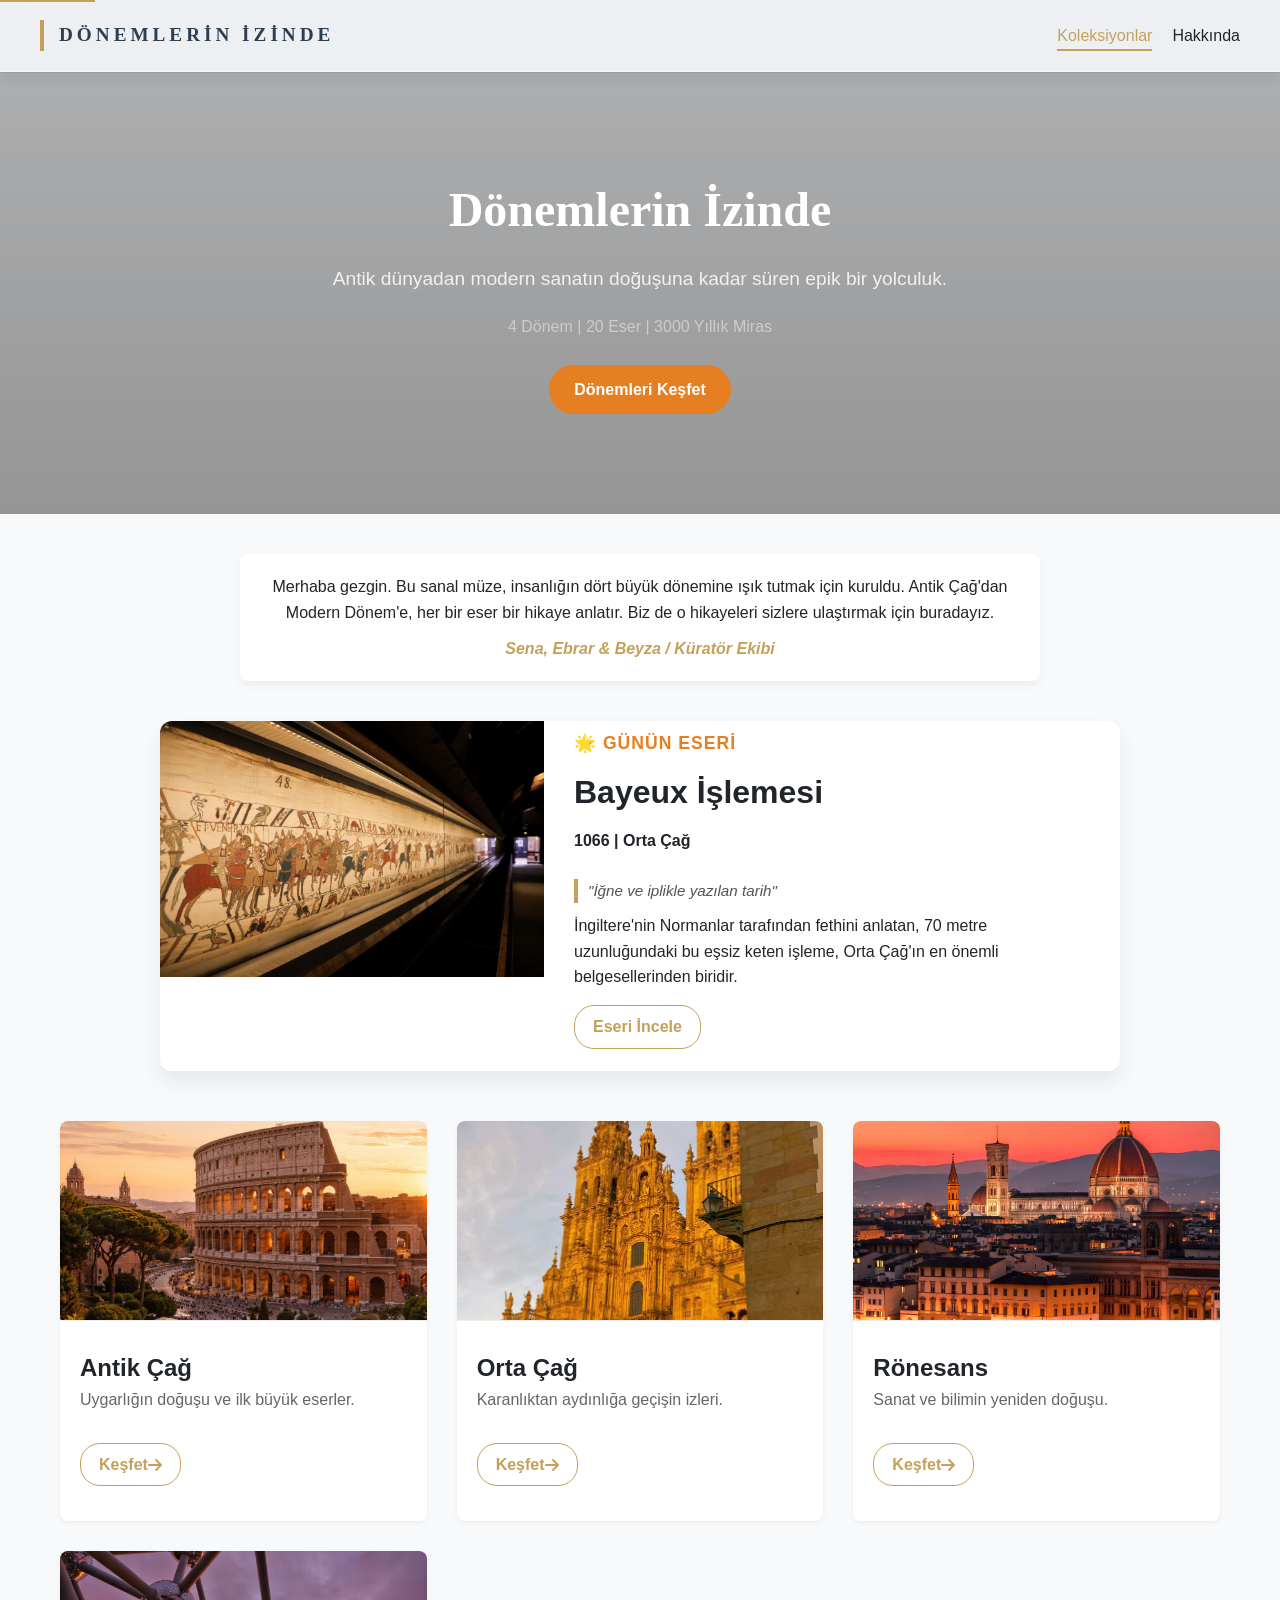
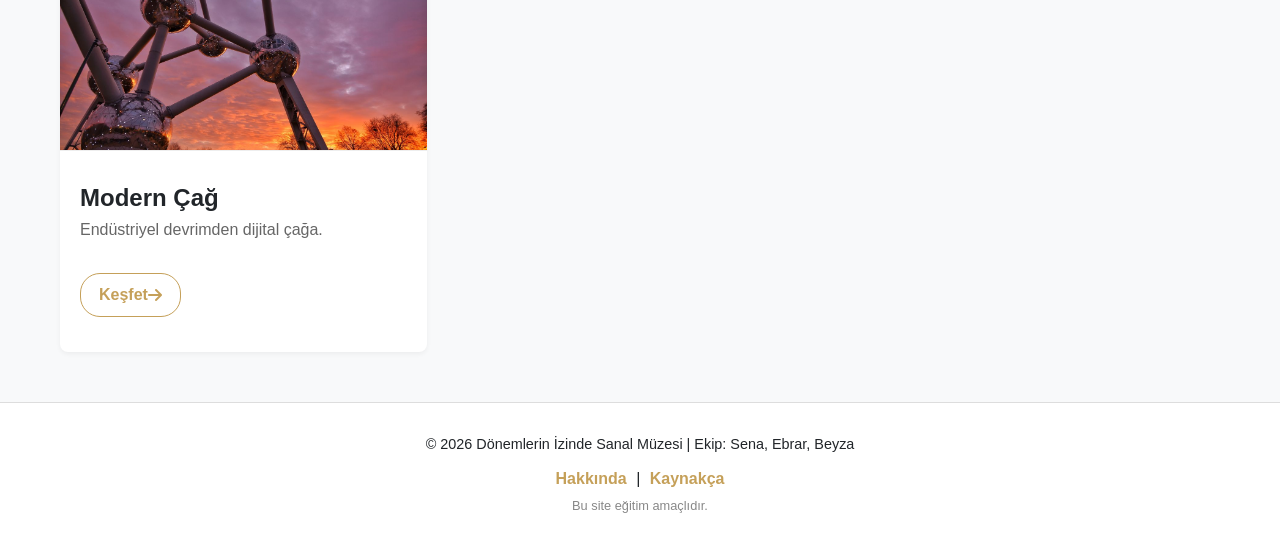
==== commit 1d143a68: "Beyza'nin guncellemeleri" ====
--- a/index.html
+++ b/index.html
@@ -1,84 +1,151 @@
-<!DOCTYPE html>
-<html lang="tr">
-
-<head>
-    <meta charset="UTF-8">
-    <meta name="viewport" content="width=device-width, initial-scale=1.0">
-    <title>Dönemlerin İzinde: Sanal Dünya Müzesi</title>
-    <link rel="stylesheet" href="style.css">
-    <link rel="preconnect" href="https://fonts.googleapis.com">
-    <link rel="preconnect" href="https://fonts.gstatic.com" crossorigin>
-    <link href="https://fonts.googleapis.com/css2?family=Cormorant+Garamond:ital,wght@0,400;0,600;0,700;1,400&family=DM+Sans:wght@300;400;500&display=swap" rel="stylesheet">
-    <link rel="stylesheet" href="https://cdnjs.cloudflare.com/ajax/libs/font-awesome/6.4.0/css/all.min.css">
-</head>
-
-<body>
-
-    <a href="#main-content" class="skip-link">İçeriğe Atla</a>
-
-    <header class="main-header">
-        <nav class="nav-container">
-            <a href="index.html" class="logo">
-                <span class="logo-icon">◈</span>
-                <span class="logo-text">DÖNEMLERİN İZİNDE</span>
-            </a>
-            <ul class="nav-links">
-                <li><a href="index.html" class="active">Koleksiyonlar</a></li>
-                <li><a href="about.html">Hakkında</a></li>
-            </ul>
-        </nav>
-    </header>
-
-    <main id="main-content">
-        <section class="hero-section">
-            <div class="hero-overlay"></div>
-            <div class="hero-content">
-                <div class="hero-tag">Sanal Dünya Müzesi</div>
-                <h1>İnsanlık<br>Tarihinin<br><em>Katmanları</em></h1>
-                <p>Antik dünyadan modern sanatın doğuşuna kadar süren bir yolculuk.</p>
-                <div class="hero-stats">
-                    <div class="stat">
-                        <span class="stat-num">4</span>
-                        <span class="stat-label">Dönem</span>
-                    </div>
-                    <div class="stat-divider"></div>
-                    <div class="stat">
-                        <span class="stat-num">20</span>
-                        <span class="stat-label">Eser</span>
-                    </div>
-                    <div class="stat-divider"></div>
-                    <div class="stat">
-                        <span class="stat-num">3000</span>
-                        <span class="stat-label">Yıllık Miras</span>
-                    </div>
-                </div>
-                <a href="#period-grid" class="hero-btn">
-                    <span>Dönemleri Keşfet</span>
-                    <i class="fa-solid fa-arrow-down"></i>
-                </a>
-            </div>
-        </section>
-
-        <section id="period-grid" class="container"></section>
-    </main>
-
-    <footer class="footer">
-        <div class="container footer-inner">
-            <div class="footer-brand">
-                <span class="logo-icon">◈</span>
-                <strong>Dönemlerin İzinde</strong>
-            </div>
-            <p class="footer-note">Bu site eğitim amaçlıdır. Web Tasarımı ve Değerlendirme dersi projesidir.</p>
-            <p class="footer-team">Proje Ekibi: Sena · Ebrar · Beyza &nbsp;|&nbsp; © 2026</p>
-            <div class="footer-links">
-                <a href="about.html">Hakkında</a>
-                <span>·</span>
-                <a href="sources.html">Kaynakça</a>
-            </div>
-        </div>
-    </footer>
-
-    <script src="app.js"></script>
-</body>
-
+<!DOCTYPE html>
+<html lang="tr">
+
+<head>
+    <meta charset="UTF-8">
+    <meta name="viewport" content="width=device-width, initial-scale=1.0">
+    <title>Dönemlerin İzinde: Sanal Dünya Müzesi</title>
+    <link rel="stylesheet" href="style.css">
+    <link rel="stylesheet" href="https://cdnjs.cloudflare.com/ajax/libs/font-awesome/6.4.0/css/all.min.css">
+</head>
+
+<body>
+
+    <a href="#main-content" class="skip-link">İçeriğe Atla</a>
+
+    <header class="main-header">
+        <nav class="nav-container">
+            <a href="index.html" class="logo">DÖNEMLERİN İZİNDE</a>
+            <ul class="nav-links">
+                <li><a href="index.html" class="active">Koleksiyonlar</a></li>
+                <li><a href="about.html">Hakkında</a></li>
+            </ul>
+        </nav>
+    </header>
+
+    <main id="main-content">
+        <!-- İHTİŞAMLI HERO ALANI -->
+        <section class="hero-section hero-anasayfa">
+            <div class="hero-content">
+                <h1>Dönemlerin İzinde</h1>
+                <p>Antik dünyadan modern sanatın doğuşuna kadar süren epik bir yolculuk.</p>
+                <p style="font-size: 1rem; color: #ccc; margin-bottom: 25px;">4 Dönem | 20 Eser | 3000 Yıllık Miras</p>
+                <a href="#period-grid" class="btn-hero">Dönemleri Keşfet</a>
+            </div>
+        </section>
+
+        <!-- KÜRATÖR NOTU -->
+        <section class="curator-note">
+            <p>Merhaba gezgin. Bu sanal müze, insanlığın dört büyük dönemine ışık tutmak için kuruldu. Antik Çağ'dan
+                Modern Dönem'e, her bir eser bir hikaye anlatır. Biz de o hikayeleri sizlere ulaştırmak için buradayız.
+            </p>
+            <p class="signature">Sena, Ebrar & Beyza / Küratör Ekibi</p>
+        </section>
+
+        <!-- GÜNÜN ESERİ (SPOTLIGHT) - BEYZA'NIN 24 SAATLİK DİNAMİK SİSTEMİ -->
+        <section class="spotlight">
+            <div class="spotlight-card">
+                <img src="resimler/mona.jpg" alt="Günün Eseri" id="spotlight-img" loading="lazy">
+                <div class="spotlight-info">
+                    <h2 style="color: #e67e22; font-size: 1.1rem; letter-spacing: 1px; margin-bottom: 10px;">🌟 GÜNÜN
+                        ESERİ</h2>
+                    <h3 id="spotlight-title" style="font-size: 2rem; margin-bottom: 10px;">Yükleniyor...</h3>
+                    <p id="spotlight-date" style="margin-bottom: 15px;"><strong>...</strong></p>
+                    <p id="spotlight-quote" class="quote">"..."</p>
+                    <p id="spotlight-desc">Eser bilgileri hazırlanıyor...</p>
+                    <a id="spotlight-link" href="#" class="btn-kesfet" style="width: max-content;">Eseri İncele</a>
+                </div>
+            </div>
+        </section>
+
+        <!-- DÖNEM KARTLARI -->
+        <!-- Ebrar: app.js kartları basarken lütfen aşağıdaki yapıyı kullansın:
+        <article class="period-card">
+            <img src="..." alt="...">
+            <div class="card-info">
+                <h3>Dönem Adı</h3>
+                <p>Açıklama...</p>
+                <span class="highlight">Öne Çıkan: Eser Adı</span>
+                <span class="eser-count">📦 Bu dönemde 5 eser var</span>
+                <a href="..." class="btn-kesfet">Keşfet</a>
+            </div>
+        </article>
+        -->
+        <section id="period-grid" class="container"></section>
+
+    </main>
+
+    <footer class="footer">
+        <div class="container">
+            <p>© 2026 Dönemlerin İzinde Sanal Müzesi | Ekip: Sena, Ebrar, Beyza</p>
+            <div class="footer-links">
+                <a href="about.html">Hakkında</a> |
+                <a href="about.html#kaynakca">Kaynakça</a>
+            </div>
+            <p style="font-size: 0.8rem; color: #888; margin-top: 5px;">Bu site eğitim amaçlıdır.</p>
+        </div>
+    </footer>
+
+    <!-- Ebrar'ın Kodu -->
+    <script src="app.js"></script>
+
+    <!-- BEYZA'NIN GÜNÜN ESERİNİ 24 SAATTE BİR DEĞİŞTİREN ÖZEL KODU -->
+    <script>
+        document.addEventListener("DOMContentLoaded", function () {
+            // 4 Farklı Dönemin Öne Çıkan Eserleri
+            const gununEserleri = [
+                {
+                    id: "monalisa",
+                    baslik: "Mona Lisa (La Gioconda)",
+                    tarih: "1503 | Yeni Çağ (Rönesans)",
+                    soz: "\"Güzelliğin ve gizemin zamansız sembolü\"",
+                    aciklama: "Leonardo da Vinci'nin sfumato tekniğiyle yarattığı bu başyapıt, gizemli gülümsemesiyle her yıl milyonlarca insanı büyülemeye devam ediyor.",
+                    resim: "resimler/mona.jpg"
+                },
+                {
+                    id: "zeus",
+                    baslik: "Zeus Heykeli",
+                    tarih: "MÖ 435 | Antik Çağ",
+                    soz: "\"Antik dünyanın ihtişamlı tanrısı\"",
+                    aciklama: "Phidias tarafından Olympia'da yapılan bu devasa heykel, antik dünyanın yedi harikasından biri olarak kabul edilir ve gücü simgeler.",
+                    resim: "resimler/ANTIK.jpg"
+                },
+                {
+                    id: "bayeux",
+                    baslik: "Bayeux İşlemesi",
+                    tarih: "1066 | Orta Çağ",
+                    soz: "\"İğne ve iplikle yazılan tarih\"",
+                    aciklama: "İngiltere'nin Normanlar tarafından fethini anlatan, 70 metre uzunluğundaki bu eşsiz keten işleme, Orta Çağ'ın en önemli belgesellerinden biridir.",
+                    resim: "resimler/Bayeux.jpg"
+                },
+                {
+                    id: "eyfel",
+                    baslik: "Eyfel Kulesi",
+                    tarih: "1889 | Modern Dönem",
+                    soz: "\"Demirin gökyüzüyle modern dansı\"",
+                    aciklama: "Fransız Devrimi'nin 100. yılı anısına inşa edilen bu kule, modern mühendisliğin ve sanayileşmenin en büyük sembolüdür.",
+                    resim: "resimler/eyfel.jpg"
+                }
+            ];
+
+            // Bilgisayarın tarihini (ayın kaçıncı günü olduğunu) alır
+            const bugun = new Date().getDate();
+
+            // Ayın gününü, elimizdeki eser sayısına (4) bölerek kalanı (0,1,2,3) bulur.
+            // Bu sayede her gün gece 00:00'da sıradaki eser otomatik olarak ekrana gelir.
+            const secilenIndex = bugun % gununEserleri.length;
+            const gununEseri = gununEserleri[secilenIndex];
+
+            // HTML'deki ilgili yerlere o günkü eserin bilgilerini basar
+            document.getElementById("spotlight-img").src = gununEseri.resim;
+            document.getElementById("spotlight-img").alt = gununEseri.baslik;
+            document.getElementById("spotlight-title").innerText = gununEseri.baslik;
+            document.getElementById("spotlight-date").innerHTML = `<strong>${gununEseri.tarih}</strong>`;
+            document.getElementById("spotlight-quote").innerText = gununEseri.soz;
+            document.getElementById("spotlight-desc").innerText = gununEseri.aciklama;
+            document.getElementById("spotlight-link").href = `detail.html?id=${gununEseri.id}`;
+        });
+    </script>
+</body>
+
 </html>
--- a/style.css
+++ b/style.css
@@ -1,680 +1,564 @@
-/* =========================================
-   DÖNEMLERİN İZİNDE - STYLE.CSS
-   ========================================= */
-
-/* --- TEMEL AYARLAR VE RENKLER --- */
-:root {
-    --bg-color: #F5F2EE;
-    --text-color: #1a1714;
-    --card-bg: #FFFFFF;
-    --accent-color: #c4622d;
-    --accent-dark: #9e4a1f;
-    --accent-light: #f0ddd2;
-    --border-color: #e8e2da;
-    --muted-text: #6b6560;
-    --font-display: 'Cormorant Garamond', Georgia, serif;
-    --font-body: 'DM Sans', 'Segoe UI', sans-serif;
-}
-
-html {
-    scroll-behavior: smooth;
-}
-
-* {
-    margin: 0;
-    padding: 0;
-    box-sizing: border-box;
-}
-
-body {
-    font-family: var(--font-body);
-    background-color: var(--bg-color);
-    color: var(--text-color);
-    line-height: 1.6;
-}
-
-/* --- ERİŞİLEBİLİRLİK --- */
-.skip-link {
-    position: absolute;
-    top: -40px;
-    left: 0;
-    background: var(--accent-color);
-    color: white;
-    padding: 8px;
-    z-index: 100;
-    text-decoration: none;
-}
-
-.skip-link:focus { top: 0; }
-
-a:focus, button:focus {
-    outline: 2px solid var(--accent-color);
-    outline-offset: 2px;
-}
-
-/* --- NAVİGASYON (HEADER) --- */
-.main-header {
-    background-color: rgba(245, 242, 238, 0.95);
-    backdrop-filter: blur(12px);
-    -webkit-backdrop-filter: blur(12px);
-    padding: 0 40px;
-    border-bottom: 1px solid var(--border-color);
-    position: sticky;
-    top: 0;
-    z-index: 100;
-    height: 64px;
-    display: flex;
-    align-items: center;
-}
-
-.nav-container {
-    display: flex;
-    justify-content: space-between;
-    align-items: center;
-    max-width: 1200px;
-    width: 100%;
-    margin: 0 auto;
-}
-
-.logo {
-    display: flex;
-    align-items: center;
-    gap: 10px;
-    text-decoration: none;
-    color: inherit;
-}
-
-.logo-icon {
-    font-size: 1.3rem;
-    color: var(--accent-color);
-    line-height: 1;
-}
-
-.logo-text {
-    font-family: var(--font-body);
-    font-size: 0.78rem;
-    font-weight: 500;
-    letter-spacing: 3px;
-    color: var(--text-color);
-    text-transform: uppercase;
-}
-
-.nav-links {
-    list-style: none;
-    display: flex;
-    gap: 8px;
-    align-items: center;
-}
-
-.nav-links a {
-    text-decoration: none;
-    color: var(--muted-text);
-    font-weight: 400;
-    font-size: 0.9rem;
-    transition: color 0.2s;
-    padding: 6px 14px;
-    border-radius: 20px;
-    letter-spacing: 0.3px;
-}
-
-.nav-links a:hover {
-    color: var(--text-color);
-    background-color: rgba(0,0,0,0.05);
-}
-
-.nav-links a.active {
-    color: var(--accent-color);
-    background-color: var(--accent-light);
-    font-weight: 500;
-}
-
-/* --- HERO ALANI --- */
-.hero-section {
-    position: relative;
-    background-image: url('resimler/Anasayfa.jpg');
-    background-size: cover;
-    background-position: center 30%;
-    min-height: 88vh;
-    display: flex;
-    align-items: center;
-    justify-content: center;
-}
-
-.hero-overlay {
-    position: absolute;
-    inset: 0;
-    background: rgba(10, 8, 5, 0.62);
-}
-
-.hero-content {
-    position: relative;
-    z-index: 2;
-    max-width: 760px;
-    width: 100%;
-    padding: 0 40px;
-    text-align: center;
-}
-
-.hero-tag {
-    display: inline-flex;
-    align-items: center;
-    gap: 8px;
-    font-family: var(--font-body);
-    font-size: 0.72rem;
-    font-weight: 500;
-    letter-spacing: 2.5px;
-    text-transform: uppercase;
-    color: var(--accent-color);
-    background: rgba(196, 98, 45, 0.15);
-    border: 1px solid rgba(196, 98, 45, 0.35);
-    padding: 6px 14px;
-    border-radius: 20px;
-    margin-bottom: 28px;
-}
-
-.hero-content h1 {
-    font-family: var(--font-display);
-    font-size: clamp(3.2rem, 6vw, 5rem);
-    font-weight: 600;
-    line-height: 1.0;
-    color: #ffffff;
-    margin-bottom: 24px;
-    letter-spacing: -0.5px;
-}
-
-.hero-content h1 em {
-    font-style: italic;
-    color: #d4956a;
-    font-weight: 400;
-}
-
-.hero-content > p {
-    font-size: 1.05rem;
-    color: rgba(255,255,255,0.72);
-    margin-bottom: 40px;
-    font-weight: 300;
-    max-width: 500px;
-    line-height: 1.7;
-    margin-left: auto;
-    margin-right: auto;
-}
-
-/* İstatistikler */
-.hero-stats {
-    display: flex;
-    align-items: center;
-    justify-content: center;
-    gap: 24px;
-    margin-bottom: 44px;
-}
-
-.stat {
-    display: flex;
-    flex-direction: column;
-    gap: 2px;
-}
-
-.stat-num {
-    font-family: var(--font-display);
-    font-size: 2rem;
-    font-weight: 600;
-    color: #ffffff;
-    line-height: 1;
-}
-
-.stat-label {
-    font-size: 0.72rem;
-    letter-spacing: 1.5px;
-    text-transform: uppercase;
-    color: rgba(255,255,255,0.5);
-    font-weight: 400;
-}
-
-.stat-divider {
-    width: 1px;
-    height: 36px;
-    background: rgba(255,255,255,0.2);
-}
-
-/* Buton */
-.hero-btn {
-    display: inline-flex;
-    align-items: center;
-    gap: 10px;
-    padding: 14px 28px;
-    background: var(--accent-color);
-    color: white;
-    font-weight: 500;
-    font-size: 0.9rem;
-    border-radius: 6px;
-    text-decoration: none;
-    transition: background 0.25s, transform 0.2s;
-    letter-spacing: 0.3px;
-}
-
-.hero-btn i {
-    font-size: 0.8rem;
-    transition: transform 0.3s;
-}
-
-.hero-btn:hover {
-    background: var(--accent-dark);
-    transform: translateY(-2px);
-}
-
-.hero-btn:hover i {
-    transform: translateY(3px);
-}
-
-/* --- KARTLAR İÇİN IZGARA --- */
-.container {
-    width: 100%;
-    max-width: 1200px;
-    margin: 0 auto;
-    padding: 0 20px;
-    display: block;
-}
-
-/* --- KART MİKRO ETKİLEŞİMLER --- */
-#period-grid div,
-.card,
-.period-card {
-    background-color: var(--card-bg);
-    border-radius: 10px;
-    overflow: hidden;
-    box-shadow: 0 1px 4px rgba(0, 0, 0, 0.06);
-    border: 1px solid var(--border-color);
-    transition: transform 0.25s ease, box-shadow 0.25s ease;
-    display: flex;
-    flex-direction: column;
-}
-
-#period-grid div:hover,
-.card:hover,
-.period-card:hover {
-    transform: translateY(-6px);
-    box-shadow: 0 16px 40px rgba(0, 0, 0, 0.12);
-    cursor: pointer;
-}
-
-/* --- RESİMLER --- */
-#period-grid img,
-.card img,
-.period-card img {
-    width: 100%;
-    height: 250px;
-    object-fit: cover;
-    display: block;
-    border-bottom: 1px solid var(--border-color);
-}
-
-img[src*="RON"] {
-    object-fit: contain;
-    object-position: 50% 25%;
-    background-color: #FFFFFF;
-}
-
-img[src*="TRY"] {
-    object-fit: contain;
-    object-position: 50% 27%;
-    background-color: #FFFFFF;
-}
-
-/* --- KART METİNLERİ --- */
-.card-info {
-    display: flex;
-    flex-direction: column;
-    flex-grow: 1;
-}
-
-#period-grid h2, .card h2, .period-card h2,
-#period-grid h3, .card h3, .period-card h3 {
-    padding: 15px 15px 5px 15px;
-    font-size: 1.5rem;
-    font-family: var(--font-display);
-}
-
-#period-grid p, .card p, .period-card p {
-    padding: 0 15px 20px 15px;
-    font-size: 0.95rem;
-    color: var(--muted-text);
-    flex-grow: 1;
-}
-
-/* --- FOOTER --- */
-.footer {
-    background-color: var(--text-color);
-    color: rgba(255,255,255,0.7);
-    text-align: center;
-    padding: 48px 20px;
-    margin-top: 80px;
-}
-
-.footer-inner {
-    display: flex;
-    flex-direction: column;
-    align-items: center;
-    gap: 12px;
-    max-width: 600px;
-    margin: 0 auto;
-    padding: 0;
-}
-
-.footer-brand {
-    display: flex;
-    align-items: center;
-    gap: 8px;
-    color: white;
-    font-size: 0.85rem;
-    font-weight: 500;
-    letter-spacing: 1px;
-    margin-bottom: 4px;
-}
-
-.footer-brand .logo-icon {
-    color: var(--accent-color);
-}
-
-.footer-note {
-    font-size: 0.8rem;
-    color: rgba(255,255,255,0.4);
-    max-width: 400px;
-    line-height: 1.5;
-}
-
-.footer-team {
-    font-size: 0.82rem;
-    color: rgba(255,255,255,0.5);
-}
-
-.footer-links {
-    display: flex;
-    align-items: center;
-    gap: 10px;
-    margin-top: 4px;
-}
-
-.footer-links a {
-    text-decoration: none;
-    color: var(--accent-color);
-    font-size: 0.85rem;
-    font-weight: 500;
-    transition: opacity 0.2s;
-}
-
-.footer-links a:hover { opacity: 0.75; }
-
-.footer-links span {
-    color: rgba(255,255,255,0.25);
-}
-
-/* --- KEŞFET BUTONU --- */
-.btn-kesfet {
-    display: inline-flex;
-    align-items: center;
-    gap: 8px;
-    padding: 8px 18px;
-    margin: 0 15px 20px 15px;
-    color: var(--accent-color);
-    text-decoration: none;
-    font-weight: 500;
-    font-size: 13px;
-    border: 1px solid var(--accent-color);
-    border-radius: 6px;
-    transition: all 0.25s ease;
-    align-self: flex-start;
-    margin-top: auto;
-}
-
-.btn-kesfet:hover {
-    background-color: var(--accent-color);
-    color: #ffffff;
-}
-
-.btn-kesfet i {
-    transition: transform 0.3s ease;
-}
-
-.btn-kesfet:hover i {
-    transform: translateX(4px);
-}
-
-/* --- GERİ BUTONU --- */
-.back-button-container {
-    max-width: 1000px;
-    margin-top: 20px;
-    padding: 0;
-    display: flex;
-    justify-content: flex-start;
-}
-
-.btn-geri:hover i { transform: translateX(-5px); }
-
-/* --- ESERLER SAYFASI GRID --- */
-@media (min-width: 900px) {
-    #artifact-grid {
-        display: flex !important;
-        flex-wrap: wrap !important;
-        justify-content: center !important;
-        gap: 30px !important;
-    }
-
-    #artifact-grid article {
-        width: calc(33.333% - 20px) !important;
-        max-width: 350px !important;
-    }
-}
-
-/* --- RESİM POZİSYONLARI --- */
-img[src*="ZEUS"] { object-position: 50% 20% !important; }
-img[src*="evet"] { object-position: 50% 40% !important; }
-img[src*="yeni2"] { object-position: 50% 50% !important; }
-img[src*="yeni4"] { object-position: 50% 60% !important; }
-img[src*="sfenks"] { object-position: 50% 80% !important; }
-img[src*="CO"] { object-position: 50% 24% !important; }
-img[src*="parthenon"] { object-position: 50% 50% !important; }
-img[src*="EG"] { object-position: 50% 40% !important; }
-img[src*="not"] { object-position: 50% 30% !important; }
-img[src*="gar"] { object-position: 50% 20% !important; }
-img[src*="mona"] { object-position: 50% 15% !important; }
-img[src*="davutt"] { object-position: 50% 40% !important; }
-img[src*="rone"] { object-position: 50% 40% !important; }
-img[src*="sydney"] { object-position: 50% 90% !important; }
-
-/* --- DETAY SAYFASI --- */
-#artifact-detail {
-    width: 100%;
-    padding: 20px 20px 60px 20px;
-}
-
-.kusursuz-ortali-duzen {
-    display: grid;
-    grid-template-columns: 2fr 1fr;
-    gap: 50px;
-    align-items: flex-start;
-    width: 100%;
-    max-width: 1500px;
-    margin: 0 auto;
-}
-
-.sol-bilgi-alani {
-    width: 100%;
-    max-height: 550px;
-    overflow-y: auto;
-    padding-right: 20px;
-}
-
-.sol-bilgi-alani::-webkit-scrollbar { width: 5px; }
-.sol-bilgi-alani::-webkit-scrollbar-track { background: transparent; }
-.sol-bilgi-alani::-webkit-scrollbar-thumb { background: #d4a373; border-radius: 10px; }
-.sol-bilgi-alani::-webkit-scrollbar-thumb:hover { background: #b88a5b; }
-
-.eser-kunyesi {
-    font-size: 0.8rem;
-    color: #888;
-    font-weight: 600;
-    letter-spacing: 2px;
-    margin-bottom: 8px;
-    text-transform: uppercase;
-    display: block;
-}
-
-.eser-ana-baslik {
-    font-family: var(--font-display);
-    font-size: 2.5rem;
-    color: #111;
-    margin-bottom: 20px;
-    line-height: 1.1;
-    font-weight: 700;
-}
-
-.profesyonel-metin-blogu {
-    margin-bottom: 20px;
-}
-
-.profesyonel-metin-blogu h3 {
-    font-size: 0.75rem;
-    color: #222;
-    margin-bottom: 10px;
-    padding-bottom: 5px;
-    border-bottom: 2px solid #d4a373;
-    display: inline-block;
-    letter-spacing: 1px;
-    text-transform: uppercase;
-}
-
-.profesyonel-metin-blogu p {
-    font-size: 0.95rem;
-    line-height: 1.7;
-    color: #444;
-    text-align: left;
-}
-
-.sag-gorsel-alani {
-    width: 100%;
-    display: flex;
-    justify-content: center;
-}
-
-.sag-gorsel-alani img {
-    width: 100%;
-    max-width: 600px;
-    height: 450px;
-    object-fit: cover;
-    object-position: center top;
-    border-radius: 8px;
-    box-shadow: 0 15px 35px rgba(0, 0, 0, 0.1);
-}
-
-/* --- ANA SAYFA DÖNEM KARTLARI --- */
-#period-grid {
-    display: grid;
-    grid-template-columns: repeat(2, 1fr);
-    gap: 32px;
-    width: 100%;
-    max-width: 1000px;
-    margin: 56px auto 100px auto;
-    padding: 0 20px;
-}
-
-#period-grid article.period-card {
-    background-color: var(--card-bg);
-    border-radius: 12px;
-    overflow: hidden;
-    border: 1px solid var(--border-color);
-    box-shadow: 0 2px 12px rgba(0, 0, 0, 0.04);
-    display: flex;
-    flex-direction: column;
-}
-
-#period-grid img {
-    width: 100%;
-    height: 280px;
-    object-fit: cover;
-    border-bottom: 1px solid var(--border-color);
-}
-
-#period-grid .card-info {
-    padding: 28px 30px;
-    display: flex;
-    flex-direction: column;
-    flex-grow: 1;
-}
-
-#period-grid h2 {
-    font-family: var(--font-display);
-    font-size: 1.7rem;
-    color: #1a1714;
-    margin-bottom: 10px;
-    padding: 0;
-    font-weight: 600;
-}
-
-#period-grid p {
-    font-size: 0.93rem;
-    color: var(--muted-text);
-    margin-bottom: 24px;
-    padding: 0;
-    line-height: 1.65;
-}
-
-#period-grid .btn-kesfet {
-    margin: 0;
-    align-self: flex-start;
-}
-
-/* --- GERİ BUTONU --- */
-.back-navigation,
-.back-button-container {
-    width: 100%;
-    max-width: 1000px;
-    display: block;
-    text-align: left;
-}
-
-.btn-back {
-    display: inline-flex;
-    align-items: center;
-    padding: 8px 18px;
-    color: var(--accent-color);
-    background-color: #ffffff;
-    text-decoration: none;
-    font-weight: 500;
-    font-size: 13px;
-    border: 1px solid var(--border-color);
-    border-radius: 6px;
-    transition: all 0.25s ease;
-}
-
-.btn-back:hover {
-    background-color: var(--accent-color);
-    color: #ffffff;
-    border-color: var(--accent-color);
-}
-
-/* --- MOBİL --- */
-@media (max-width: 850px) {
-    .main-header {
-        padding: 0 20px;
-    }
-
-    .hero-content {
-        padding: 0 24px;
-        max-width: 100%;
-        margin-left: 0;
-    }
-
-    .hero-section {
-        min-height: 85vh;
-        padding-bottom: 56px;
-    }
-
-    .hero-content h1 {
-        font-size: 2.8rem;
-    }
-
-    #period-grid {
-        grid-template-columns: 1fr;
-        max-width: 500px;
-    }
+/* =========================================
+   DÖNEMLERİN İZİNDE - STYLE.CSS
+   SENA'NIN İSKELETİ & BEYZA'NIN UX DOKUNUŞLARI
+   ========================================= */
+
+/* --- TEMEL AYARLAR VE RENKLER --- */
+:root {
+    --bg-color: #F8F9FA;
+    --text-color: #212529;
+    --card-bg: #FFFFFF;
+    --accent-color: #C5A059;
+}
+
+html {
+    scroll-behavior: smooth;
+}
+
+* {
+    margin: 0;
+    padding: 0;
+    box-sizing: border-box;
+}
+
+body {
+    font-family: 'Inter', 'Segoe UI', Tahoma, Geneva, Verdana, sans-serif;
+    background-color: var(--bg-color);
+    color: var(--text-color);
+    line-height: 1.6;
+}
+
+/* --- ERİŞİLEBİLİRLİK (SKIP LINK & FOCUS) --- */
+.skip-link {
+    position: absolute;
+    top: -40px;
+    left: 0;
+    background: var(--accent-color);
+    color: white;
+    padding: 8px;
+    z-index: 10000;
+    text-decoration: none;
+    transition: top 0.3s;
+}
+
+.skip-link:focus {
+    top: 0;
+}
+
+a:focus,
+button:focus {
+    outline: 3px solid var(--accent-color);
+    outline-offset: 2px;
+}
+
+/* --- NAVİGASYON (HEADER) --- */
+/* --- NAVİGASYON (HEADER) - BUZLU CAM EFEKTİ --- */
+/* --- NAVİGASYON (HEADER) - BUZLU CAM EFEKTİ --- */
+.main-header {
+    /* Hafif taş grisi tonlarında ve %85 şeffaf arka plan */
+    background-color: rgba(235, 238, 240, 0.85);
+
+    /* Arkadan geçen resmi flulaştıran o sihirli kod (Buzlu cam) */
+    backdrop-filter: blur(12px);
+    -webkit-backdrop-filter: blur(12px);
+    /* Safari tarayıcılar için */
+
+    padding: 20px 40px;
+    box-shadow: 0 4px 15px rgba(0, 0, 0, 0.08);
+    /* Yumuşak bir alt gölge */
+    border-bottom: 1px solid rgba(255, 255, 255, 0.4);
+    /* Çok ince şık bir parlama çizgisi */
+    position: sticky;
+    top: 0;
+    z-index: 1000;
+}
+
+.nav-container {
+    display: flex;
+    justify-content: space-between;
+    align-items: center;
+    max-width: 1200px;
+    margin: 0 auto;
+}
+
+/* --- LOGO TASARIMI - ZARİF VE KURUMSAL --- */
+.logo {
+    font-family: 'Georgia', serif;
+    /* Müze ciddiyeti için tırnaklı font */
+    font-size: 1.2rem;
+    font-weight: 800;
+    color: #2c3e50;
+    /* Koyu, asil bir mermer grisi */
+    text-decoration: none;
+    /* O çirkin alt çizgiyi tamamen sildik */
+    letter-spacing: 4px;
+    /* Harf aralarını açarak premium bir hava kattık */
+    text-transform: uppercase;
+    /* Tamamı büyük harf ile marka duruşu */
+    transition: all 0.3s ease;
+    display: inline-block;
+    border-left: 4px solid var(--accent-color);
+    /* Soluna ince bir altın çizgi */
+    padding-left: 15px;
+}
+
+
+
+.nav-links {
+    list-style: none;
+    display: flex;
+    gap: 20px;
+}
+
+.nav-links a {
+    text-decoration: none;
+    color: var(--text-color);
+    font-weight: 500;
+    transition: color 0.2s, border-bottom 0.2s;
+    padding-bottom: 5px;
+}
+
+.nav-links a:hover,
+.nav-links a.active {
+    color: var(--accent-color);
+    border-bottom: 2px solid var(--accent-color);
+}
+
+/* --- ANA SAYFA VE DİĞER SAYFALAR İÇİN KAHRAMAN ALANI (HERO) --- */
+.hero-section {
+    background-size: cover;
+    background-position: center;
+    color: white;
+    text-align: center;
+    padding: 100px 20px;
+    margin-bottom: 40px;
+}
+
+/* BEYZA'NIN 0.3 ve 0.4 NETLİK AYARIYLA SAYFALARA ÖZEL RESİMLER */
+.hero-anasayfa {
+    background-image: linear-gradient(rgba(0, 0, 0, 0.3), rgba(0, 0, 0, 0.4)), url('resimler/17.jpg');
+}
+
+.hero-hakkinda {
+    background-image: linear-gradient(rgba(0, 0, 0, 0.3), rgba(0, 0, 0, 0.4)), url('resimler/ANTIK.jpg');
+}
+
+.hero-koleksiyon {
+    background-image: linear-gradient(rgba(0, 0, 0, 0.3), rgba(0, 0, 0, 0.4)), url('resimler/Bayeux.jpg');
+}
+
+.hero-content {
+    max-width: 800px;
+    margin: 0 auto;
+}
+
+.hero-section h1 {
+    font-size: 3rem;
+    margin-bottom: 15px;
+    font-family: 'Georgia', serif;
+}
+
+.hero-section p {
+    font-size: 1.2rem;
+    color: #f1f1f1;
+    margin-bottom: 20px;
+}
+
+/* --- BUTON TASARIMLARI --- */
+.btn-hero {
+    display: inline-block;
+    padding: 12px 25px;
+    background-color: #e67e22;
+    color: white;
+    text-decoration: none;
+    border-radius: 30px;
+    font-weight: bold;
+    transition: background 0.3s, transform 0.3s;
+}
+
+.btn-hero:hover {
+    background-color: #d35400;
+    transform: translateY(-3px);
+}
+
+.btn-kesfet,
+.btn-back {
+    display: inline-flex;
+    /* Margin'in düzgün çalışması için önemli */
+    align-items: center;
+    padding: 8px 18px;
+
+    /* Üstten ve alttan 15px boşluk ekledim, ihtiyacına göre değiştirebilirsin */
+    margin: 15px 0;
+
+    color: var(--accent-color);
+    text-decoration: none;
+    font-weight: 600;
+    border: 1.5px solid var(--accent-color);
+    border-radius: 20px;
+    transition: all 0.3s ease;
+    background: transparent;
+    width: fit-content;
+    cursor: pointer;
+}
+
+.btn-kesfet:hover,
+.btn-back:hover {
+    background-color: var(--accent-color);
+    color: white;
+}
+
+/* --- SPOTLIGHT & KÜRATÖR NOTU --- */
+.curator-note {
+    max-width: 800px;
+    margin: 0 auto 40px auto;
+    text-align: center;
+    padding: 20px;
+    background: white;
+    border-radius: 8px;
+    box-shadow: 0 4px 10px rgba(0, 0, 0, 0.05);
+}
+
+.curator-note .signature {
+    font-style: italic;
+    color: var(--accent-color);
+    font-weight: bold;
+    margin-top: 10px;
+}
+
+.spotlight {
+    max-width: 1000px;
+    margin: 10px auto 50px auto;
+    padding: 0 20px;
+}
+
+.spotlight-card {
+    display: flex;
+    background: white;
+    border-radius: 12px;
+    overflow: hidden;
+    box-shadow: 0 10px 20px rgba(0, 0, 0, 0.08);
+    max-height: 350px;
+}
+
+.spotlight-card img {
+    width: 40%;
+    object-fit: cover;
+    height: 100%;
+}
+
+.spotlight-info {
+    padding: 20px 30px;
+    display: flex;
+    flex-direction: column;
+    justify-content: center;
+    overflow-y: auto;
+}
+
+.spotlight-info .quote {
+    font-style: italic;
+    border-left: 4px solid var(--accent-color);
+    padding-left: 10px;
+    margin: 10px 0;
+    color: #555;
+    font-size: 0.95rem;
+}
+
+/* --- KARTLAR İÇİN IZGARA (GRID) --- */
+.container {
+    width: 100%;
+    max-width: 1200px;
+    margin: 0 auto;
+    padding: 0 20px;
+}
+
+#period-grid {
+    display: grid;
+    grid-template-columns: repeat(auto-fit, minmax(280px, 1fr));
+    gap: 30px;
+}
+
+/* --- KART TASARIMLARI VE HOVER --- */
+.period-card {
+    background-color: var(--card-bg);
+    border-radius: 8px;
+    overflow: hidden;
+    box-shadow: 0 2px 5px rgba(0, 0, 0, 0.05);
+    transition: transform 0.3s ease, box-shadow 0.3s ease;
+    display: flex;
+    flex-direction: column;
+}
+
+.period-card:hover {
+    transform: translateY(-5px);
+    box-shadow: 0 10px 20px rgba(0, 0, 0, 0.1);
+}
+
+.period-card img {
+    width: 100%;
+    height: 200px;
+    object-fit: cover;
+    border-bottom: 1px solid #EEE;
+}
+
+.card-info {
+    display: flex;
+    flex-direction: column;
+    flex-grow: 1;
+    padding: 20px;
+}
+
+.card-info h3 {
+    font-size: 1.4rem;
+    margin-bottom: 10px;
+}
+
+.card-info p {
+    font-size: 1rem;
+    color: #666;
+    margin-bottom: 15px;
+    flex-grow: 1;
+}
+
+/* UX: Öne Çıkan & Eser Sayısı */
+.highlight {
+    color: #d35400;
+    font-weight: bold;
+    font-size: 0.85rem;
+    margin-bottom: 5px;
+}
+
+.eser-count {
+    color: #999;
+    font-size: 0.8rem;
+    margin-bottom: 15px;
+}
+
+/* --- ESER DETAY SAYFASI FİNAL DOKUNUŞU --- */
+.detail-layout {
+    justify-content: center;
+    display: flex;
+    grid-template-columns: 1fr 1fr;
+    /* Ekranı tam ortadan ikiye böler */
+    gap: 50px;
+    /* Metin ve resim arasındaki nefes boşluğu */
+    max-width: 1200px;
+    /* Sayfanın sağa sola sonsuz gitmesini engeller */
+    margin: 40px auto;
+    /* Sayfayı ekrana ortalar */
+    padding: 40px;
+    background: #ffffff;
+    border-radius: 20px;
+    box-shadow: 0 10px 40px rgba(0, 0, 0, 0.05);
+    align-items: start;
+    /* İçerikleri yukarıdan aynı hizada başlatır */
+    overflow: hidden;
+    /* Dışarı taşmaları engeller */
+}
+
+.detail-content {
+    /* Metin alanı */
+    padding-right: 20px;
+    /* Resme çok yapışmasın */
+}
+
+.detail-content .eser-ana-baslik {
+    font-family: 'Georgia', serif;
+    font-size: 2.5rem;
+    margin-bottom: 20px;
+    color: #2c3e50;
+    line-height: 1.2;
+}
+
+.detail-image {
+    /* Resim alanı */
+    width: 100%;
+    display: flex;
+    justify-content: center;
+}
+
+.detail-image img {
+    width: 100%;
+    /* Kutunun genişliğine uy */
+    max-width: 550px;
+    /* Resmin aşırı büyümesini engelle */
+    height: 500px;
+    /* Boyu sabitledik */
+    object-fit: cover;
+    /* Resmi bozmadan kutuya doldurur */
+    border-radius: 15px;
+    box-shadow: 0 15px 35px rgba(0, 0, 0, 0.1);
+}
+
+/* Telefonlar ve küçük ekranlar için (Hizayı bozmaz, alt alta getirir) */
+@media (max-width: 992px) {
+    .detail-layout {
+        grid-template-columns: 1fr;
+        /* Tek sütuna düşer */
+        padding: 20px;
+        gap: 30px;
+    }
+
+    .detail-image img {
+        height: 350px;
+        /* Mobilde daha makul bir boy */
+    }
+}
+}
+
+
+.detail-content::-webkit-scrollbar {
+    width: 5px;
+}
+
+.detail-content::-webkit-scrollbar-thumb {
+    background: var(--accent-color);
+    border-radius: 10px;
+}
+
+.artifact-meta {
+    margin: 15px 0;
+    padding: 10px;
+    background: #f9f9f9;
+    border-radius: 5px;
+}
+
+.artifact-description {
+    line-height: 1.8;
+    color: #444;
+}
+
+
+
+/* UX: İlginç Bilgi Kutusu (Fun Fact) */
+.fun-fact {
+    background: #fdf2e9;
+    border-left: 5px solid #e67e22;
+    padding: 15px;
+    margin-top: 20px;
+    border-radius: 0 8px 8px 0;
+}
+
+.fun-fact h4 {
+    color: #e67e22;
+    margin-bottom: 5px;
+}
+
+/* --- GERİ BUTONU ALANI --- */
+.back-navigation {
+    margin-bottom: 20px;
+}
+
+/* --- FOOTER (ALT BİLGİ) --- */
+.footer {
+    background-color: var(--card-bg);
+    text-align: center;
+    padding: 30px 20px;
+    margin-top: 50px;
+    border-top: 1px solid #DDD;
+}
+
+.footer p {
+    margin-bottom: 10px;
+    font-size: 0.9rem;
+}
+
+.footer-links a {
+    text-decoration: none;
+    color: var(--accent-color);
+    margin: 0 5px;
+    font-weight: bold;
+}
+
+/* MOBİL UYUM */
+@media (max-width: 768px) {
+    .detail-layout {
+        grid-template-columns: 1fr;
+        grid-template-areas: "gorsel" "yazi";
+    }
+
+    .spotlight-card {
+        flex-direction: column;
+        max-height: none;
+    }
+
+    .spotlight-card img {
+        width: 100%;
+        height: 200px;
+    }
+
+    .nav-links {
+        gap: 10px;
+    }
+}
+
+/* --- BEYZA'NIN İNCE RESİM KAYDIRMA AYARLARI (HİÇBİRİ SİLİNMEDİ) --- */
+img[src*="RON"] {
+    object-fit: contain;
+    object-position: 50% 25%;
+    background-color: #FFFFFF;
+    padding: 0px;
+}
+
+img[src*="TRY"] {
+    object-fit: contain;
+    object-position: 50% 27%;
+    background-color: #FFFFFF;
+    padding: 0px;
+}
+
+img[src*="ZEUS"] {
+    object-position: 50% 20% !important;
+}
+
+img[src*="evet"] {
+    object-position: 50% 40% !important;
+}
+
+img[src*="yeni2"] {
+    object-position: 50% 50% !important;
+}
+
+img[src*="yeni4"] {
+    object-position: 50% 60% !important;
+}
+
+img[src*="sfenks"] {
+    object-position: 50% 80% !important;
+}
+
+img[src*="CO"] {
+    object-position: 50% 24% !important;
+}
+
+img[src*="parthenon"] {
+    object-position: 50% 50% !important;
+}
+
+img[src*="EG"] {
+    object-position: 50% 40% !important;
+}
+
+img[src*="not"] {
+    object-position: 50% 30% !important;
+}
+
+img[src*="gar"] {
+    object-position: 50% 20% !important;
+}
+
+img[src*="mona"] {
+    object-position: 50% 15% !important;
+}
+
+img[src*="davutt"] {
+    object-position: 50% 40% !important;
+}
+
+img[src*="rone"] {
+    object-position: 50% 40% !important;
+}
+
+img[src*="sydney"] {
+    object-position: 50% 90% !important;
 }
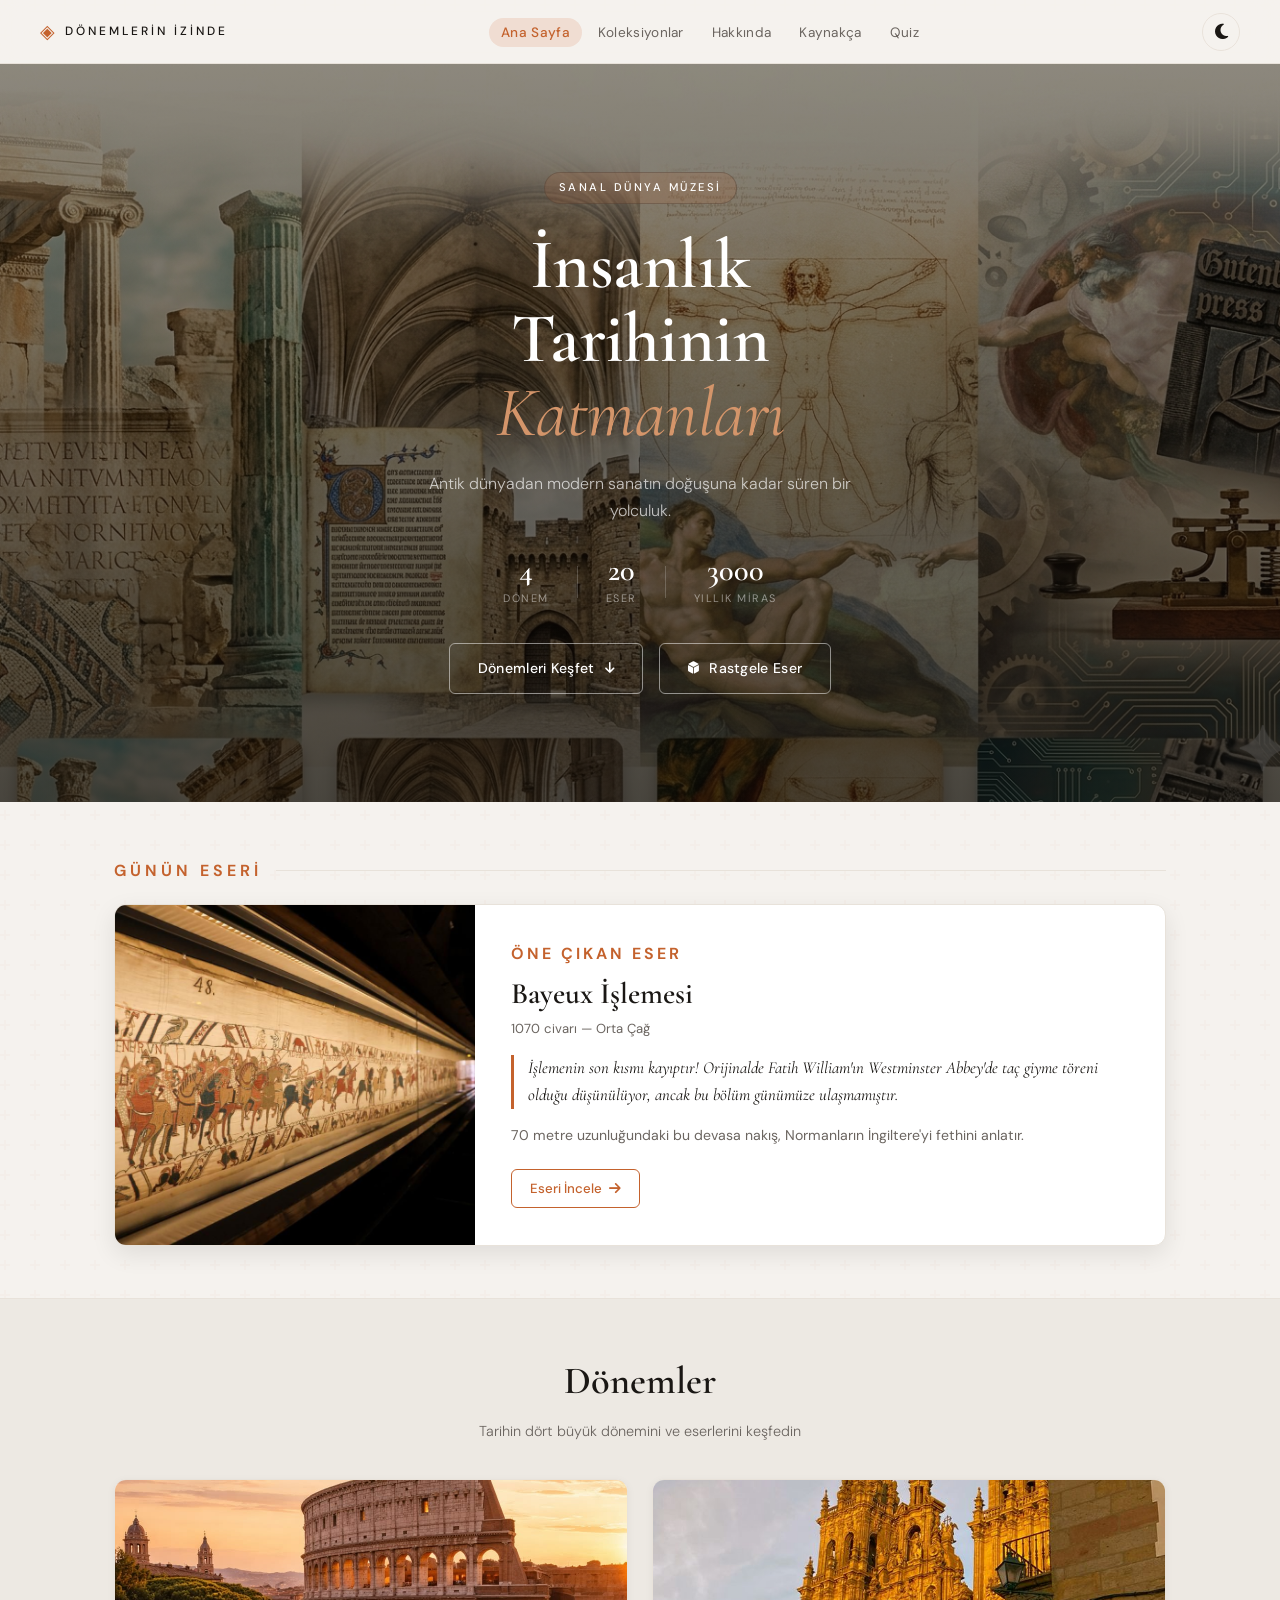
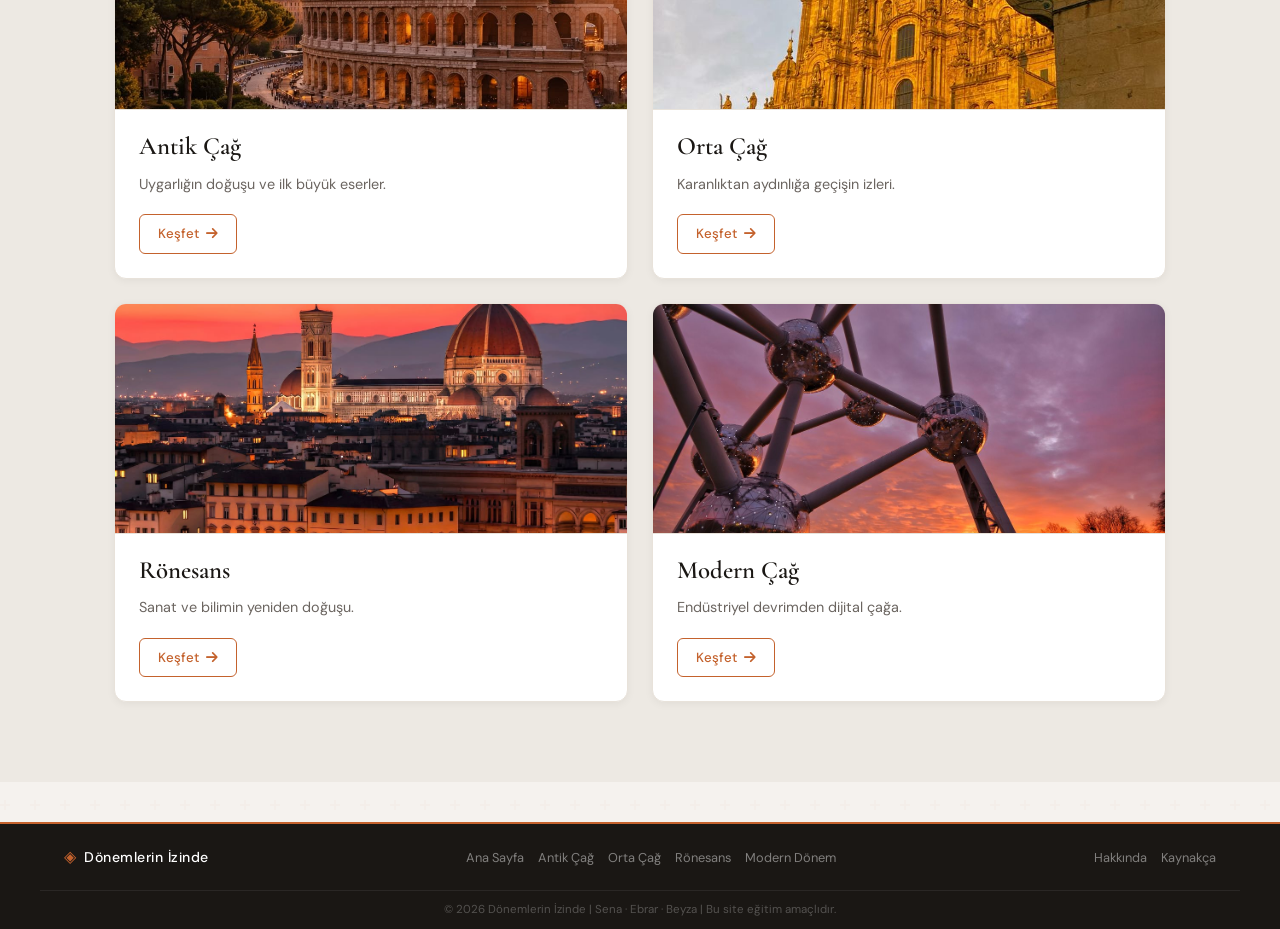
==== commit e5d3eb63: "Add files via upload" ====
--- a/index.html
+++ b/index.html
@@ -1,151 +1,144 @@
-<!DOCTYPE html>
-<html lang="tr">
-
-<head>
-    <meta charset="UTF-8">
-    <meta name="viewport" content="width=device-width, initial-scale=1.0">
-    <title>Dönemlerin İzinde: Sanal Dünya Müzesi</title>
-    <link rel="stylesheet" href="style.css">
-    <link rel="stylesheet" href="https://cdnjs.cloudflare.com/ajax/libs/font-awesome/6.4.0/css/all.min.css">
-</head>
-
-<body>
-
-    <a href="#main-content" class="skip-link">İçeriğe Atla</a>
-
-    <header class="main-header">
-        <nav class="nav-container">
-            <a href="index.html" class="logo">DÖNEMLERİN İZİNDE</a>
-            <ul class="nav-links">
-                <li><a href="index.html" class="active">Koleksiyonlar</a></li>
-                <li><a href="about.html">Hakkında</a></li>
-            </ul>
-        </nav>
-    </header>
-
-    <main id="main-content">
-        <!-- İHTİŞAMLI HERO ALANI -->
-        <section class="hero-section hero-anasayfa">
-            <div class="hero-content">
-                <h1>Dönemlerin İzinde</h1>
-                <p>Antik dünyadan modern sanatın doğuşuna kadar süren epik bir yolculuk.</p>
-                <p style="font-size: 1rem; color: #ccc; margin-bottom: 25px;">4 Dönem | 20 Eser | 3000 Yıllık Miras</p>
-                <a href="#period-grid" class="btn-hero">Dönemleri Keşfet</a>
-            </div>
-        </section>
-
-        <!-- KÜRATÖR NOTU -->
-        <section class="curator-note">
-            <p>Merhaba gezgin. Bu sanal müze, insanlığın dört büyük dönemine ışık tutmak için kuruldu. Antik Çağ'dan
-                Modern Dönem'e, her bir eser bir hikaye anlatır. Biz de o hikayeleri sizlere ulaştırmak için buradayız.
-            </p>
-            <p class="signature">Sena, Ebrar & Beyza / Küratör Ekibi</p>
-        </section>
-
-        <!-- GÜNÜN ESERİ (SPOTLIGHT) - BEYZA'NIN 24 SAATLİK DİNAMİK SİSTEMİ -->
-        <section class="spotlight">
-            <div class="spotlight-card">
-                <img src="resimler/mona.jpg" alt="Günün Eseri" id="spotlight-img" loading="lazy">
-                <div class="spotlight-info">
-                    <h2 style="color: #e67e22; font-size: 1.1rem; letter-spacing: 1px; margin-bottom: 10px;">🌟 GÜNÜN
-                        ESERİ</h2>
-                    <h3 id="spotlight-title" style="font-size: 2rem; margin-bottom: 10px;">Yükleniyor...</h3>
-                    <p id="spotlight-date" style="margin-bottom: 15px;"><strong>...</strong></p>
-                    <p id="spotlight-quote" class="quote">"..."</p>
-                    <p id="spotlight-desc">Eser bilgileri hazırlanıyor...</p>
-                    <a id="spotlight-link" href="#" class="btn-kesfet" style="width: max-content;">Eseri İncele</a>
-                </div>
-            </div>
-        </section>
-
-        <!-- DÖNEM KARTLARI -->
-        <!-- Ebrar: app.js kartları basarken lütfen aşağıdaki yapıyı kullansın:
-        <article class="period-card">
-            <img src="..." alt="...">
-            <div class="card-info">
-                <h3>Dönem Adı</h3>
-                <p>Açıklama...</p>
-                <span class="highlight">Öne Çıkan: Eser Adı</span>
-                <span class="eser-count">📦 Bu dönemde 5 eser var</span>
-                <a href="..." class="btn-kesfet">Keşfet</a>
-            </div>
-        </article>
-        -->
-        <section id="period-grid" class="container"></section>
-
-    </main>
-
-    <footer class="footer">
-        <div class="container">
-            <p>© 2026 Dönemlerin İzinde Sanal Müzesi | Ekip: Sena, Ebrar, Beyza</p>
-            <div class="footer-links">
-                <a href="about.html">Hakkında</a> |
-                <a href="about.html#kaynakca">Kaynakça</a>
-            </div>
-            <p style="font-size: 0.8rem; color: #888; margin-top: 5px;">Bu site eğitim amaçlıdır.</p>
-        </div>
-    </footer>
-
-    <!-- Ebrar'ın Kodu -->
-    <script src="app.js"></script>
-
-    <!-- BEYZA'NIN GÜNÜN ESERİNİ 24 SAATTE BİR DEĞİŞTİREN ÖZEL KODU -->
-    <script>
-        document.addEventListener("DOMContentLoaded", function () {
-            // 4 Farklı Dönemin Öne Çıkan Eserleri
-            const gununEserleri = [
-                {
-                    id: "monalisa",
-                    baslik: "Mona Lisa (La Gioconda)",
-                    tarih: "1503 | Yeni Çağ (Rönesans)",
-                    soz: "\"Güzelliğin ve gizemin zamansız sembolü\"",
-                    aciklama: "Leonardo da Vinci'nin sfumato tekniğiyle yarattığı bu başyapıt, gizemli gülümsemesiyle her yıl milyonlarca insanı büyülemeye devam ediyor.",
-                    resim: "resimler/mona.jpg"
-                },
-                {
-                    id: "zeus",
-                    baslik: "Zeus Heykeli",
-                    tarih: "MÖ 435 | Antik Çağ",
-                    soz: "\"Antik dünyanın ihtişamlı tanrısı\"",
-                    aciklama: "Phidias tarafından Olympia'da yapılan bu devasa heykel, antik dünyanın yedi harikasından biri olarak kabul edilir ve gücü simgeler.",
-                    resim: "resimler/ANTIK.jpg"
-                },
-                {
-                    id: "bayeux",
-                    baslik: "Bayeux İşlemesi",
-                    tarih: "1066 | Orta Çağ",
-                    soz: "\"İğne ve iplikle yazılan tarih\"",
-                    aciklama: "İngiltere'nin Normanlar tarafından fethini anlatan, 70 metre uzunluğundaki bu eşsiz keten işleme, Orta Çağ'ın en önemli belgesellerinden biridir.",
-                    resim: "resimler/Bayeux.jpg"
-                },
-                {
-                    id: "eyfel",
-                    baslik: "Eyfel Kulesi",
-                    tarih: "1889 | Modern Dönem",
-                    soz: "\"Demirin gökyüzüyle modern dansı\"",
-                    aciklama: "Fransız Devrimi'nin 100. yılı anısına inşa edilen bu kule, modern mühendisliğin ve sanayileşmenin en büyük sembolüdür.",
-                    resim: "resimler/eyfel.jpg"
-                }
-            ];
-
-            // Bilgisayarın tarihini (ayın kaçıncı günü olduğunu) alır
-            const bugun = new Date().getDate();
-
-            // Ayın gününü, elimizdeki eser sayısına (4) bölerek kalanı (0,1,2,3) bulur.
-            // Bu sayede her gün gece 00:00'da sıradaki eser otomatik olarak ekrana gelir.
-            const secilenIndex = bugun % gununEserleri.length;
-            const gununEseri = gununEserleri[secilenIndex];
-
-            // HTML'deki ilgili yerlere o günkü eserin bilgilerini basar
-            document.getElementById("spotlight-img").src = gununEseri.resim;
-            document.getElementById("spotlight-img").alt = gununEseri.baslik;
-            document.getElementById("spotlight-title").innerText = gununEseri.baslik;
-            document.getElementById("spotlight-date").innerHTML = `<strong>${gununEseri.tarih}</strong>`;
-            document.getElementById("spotlight-quote").innerText = gununEseri.soz;
-            document.getElementById("spotlight-desc").innerText = gununEseri.aciklama;
-            document.getElementById("spotlight-link").href = `detail.html?id=${gununEseri.id}`;
-        });
-    </script>
-</body>
-
+<!DOCTYPE html>
+<html lang="tr">
+
+<head>
+    <meta charset="UTF-8">
+    <meta name="viewport" content="width=device-width, initial-scale=1.0">
+    <title>Dönemlerin İzinde: Sanal Dünya Müzesi</title>
+    <meta name="description"
+        content="Antik Çağ'dan Modern Dönem'e insanlığın en büyük eserlerini keşfedin. 4 dönem, 20 eser, 3000 yıllık miras.">
+    <link rel="stylesheet" href="style.css">
+    <link rel="preconnect" href="https://fonts.googleapis.com">
+    <link rel="preconnect" href="https://fonts.gstatic.com" crossorigin>
+    <link
+        href="https://fonts.googleapis.com/css2?family=Cormorant+Garamond:ital,wght@0,400;0,600;0,700;1,400&family=DM+Sans:wght@300;400;500&display=swap"
+        rel="stylesheet">
+    <link rel="stylesheet" href="https://cdnjs.cloudflare.com/ajax/libs/font-awesome/6.4.0/css/all.min.css">
+</head>
+
+<body>
+
+    <a href="#main-content" class="skip-link">İçeriğe Atla</a>
+
+    <header class="main-header">
+        <nav class="nav-container">
+            <a href="index.html" class="logo">
+                <span class="logo-icon">◈</span>
+                <span class="logo-text">DÖNEMLERİN İZİNDE</span>
+            </a>
+            <ul class="nav-links">
+                <li><a href="index.html" class="nav-link">Ana Sayfa</a></li>
+                <li><a href="period.html?id=ancient" class="nav-link">Koleksiyonlar</a></li>
+                <li><a href="about.html" class="nav-link">Hakkında</a></li>
+                <li><a href="sources.html" class="nav-link">Kaynakça</a></li>
+                <li><a href="quiz.html" class="nav-link">Quiz</a></li>
+            </ul>
+            <button class="nav-toggle" aria-label="Menüyü aç/kapat">
+                <i class="fa-solid fa-bars"></i>
+            </button>
+            <button class="theme-toggle" id="themeToggle" aria-label="Tema değiştir">
+                <i class="fa-solid fa-moon"></i>
+            </button>
+        </nav>
+    </header>
+
+    <main id="main-content">
+
+        <!-- HERO ALANI -->
+        <section class="hero-section">
+            <div class="hero-overlay"></div>
+            <div class="hero-content">
+                <div class="hero-tag">Sanal Dünya Müzesi</div>
+                <h1>İnsanlık<br>Tarihinin<br><em>Katmanları</em></h1>
+                <p>Antik dünyadan modern sanatın doğuşuna kadar süren bir yolculuk.</p>
+                <div class="hero-stats">
+                    <div class="stat">
+                        <span class="stat-num">4</span>
+                        <span class="stat-label">Dönem</span>
+                    </div>
+                    <div class="stat-divider"></div>
+                    <div class="stat">
+                        <span class="stat-num">20</span>
+                        <span class="stat-label">Eser</span>
+                    </div>
+                    <div class="stat-divider"></div>
+                    <div class="stat">
+                        <span class="stat-num">3000</span>
+                        <span class="stat-label">Yıllık Miras</span>
+                    </div>
+                </div>
+                <div class="hero-actions">
+                    <a href="#period-grid" class="hero-btn hero-btn-outline">
+                        <span>Dönemleri Keşfet</span>
+                        <i class="fa-solid fa-arrow-down"></i>
+                    </a>
+                    <a href="#" id="randomArtifactBtn" class="hero-btn hero-btn-outline">
+                        <i class="fa-solid fa-dice-d6"></i>
+                        <span>Rastgele Eser</span>
+                    </a>
+                </div>
+            </div>
+        </section>
+
+        <!-- SPOTLIGHT (GÜNÜN ESERİ) -->
+        <section class="spotlight-section">
+            <div class="spotlight-label">Günün Eseri</div>
+            <div class="spotlight-card">
+                <div class="spotlight-image-wrap">
+                    <img src="resimler/mona.jpg" alt="Günün Eseri" id="spotlight-img" loading="lazy">
+                </div>
+                <div class="spotlight-info">
+                    <p class="spotlight-tag">Öne Çıkan Eser</p>
+                    <h3 id="spotlight-title">Yükleniyor...</h3>
+                    <p id="spotlight-date" class="spotlight-date"></p>
+                    <blockquote id="spotlight-quote" class="spotlight-quote"></blockquote>
+                    <p id="spotlight-desc" class="spotlight-desc"></p>
+                    <a id="spotlight-link" href="#" class="btn-kesfet">Eseri İncele <i
+                            class="fa-solid fa-arrow-right"></i></a>
+                </div>
+            </div>
+        </section>
+
+        <!-- DÖNEM KARTLARI -->
+        <section class="periods-section">
+            <div class="section-header">
+                <h2 class="section-title">Dönemler</h2>
+                <p class="section-sub">Tarihin dört büyük dönemini ve eserlerini keşfedin</p>
+            </div>
+            <div id="period-grid" class="container"></div>
+        </section>
+
+    </main>
+
+    <footer class="footer">
+        <div class="footer-inner container">
+            <div class="footer-brand">
+                <span class="logo-icon">◈</span>
+                <strong>Dönemlerin İzinde</strong>
+                <p>İnsanlığın büyük mirasını dijital ortama taşıyan sanal müze.</p>
+            </div>
+            <div class="footer-links-group">
+                <ul>
+                    <li><a href="index.html">Ana Sayfa</a></li>
+                    <li><a href="period.html?id=ancient">Antik Çağ</a></li>
+                    <li><a href="period.html?id=medieval">Orta Çağ</a></li>
+                    <li><a href="period.html?id=renaissance">Rönesans</a></li>
+                    <li><a href="period.html?id=modern">Modern Dönem</a></li>
+                </ul>
+            </div>
+            <div class="footer-links-group">
+                <ul>
+                    <li><a href="about.html">Hakkında</a></li>
+                    <li><a href="sources.html">Kaynakça</a></li>
+                </ul>
+            </div>
+        </div>
+        <div class="footer-bottom container">
+            <p>© 2026 Dönemlerin İzinde | Sena · Ebrar · Beyza | Bu site eğitim amaçlıdır.</p>
+        </div>
+    </footer>
+
+    <script src="app.js"></script>
+</body>
+
 </html>
--- a/style.css
+++ b/style.css
@@ -1,564 +1,1483 @@
-/* =========================================
-   DÖNEMLERİN İZİNDE - STYLE.CSS
-   SENA'NIN İSKELETİ & BEYZA'NIN UX DOKUNUŞLARI
-   ========================================= */
-
-/* --- TEMEL AYARLAR VE RENKLER --- */
-:root {
-    --bg-color: #F8F9FA;
-    --text-color: #212529;
-    --card-bg: #FFFFFF;
-    --accent-color: #C5A059;
-}
-
-html {
-    scroll-behavior: smooth;
-}
-
-* {
-    margin: 0;
-    padding: 0;
-    box-sizing: border-box;
-}
-
-body {
-    font-family: 'Inter', 'Segoe UI', Tahoma, Geneva, Verdana, sans-serif;
-    background-color: var(--bg-color);
-    color: var(--text-color);
-    line-height: 1.6;
-}
-
-/* --- ERİŞİLEBİLİRLİK (SKIP LINK & FOCUS) --- */
-.skip-link {
-    position: absolute;
-    top: -40px;
-    left: 0;
-    background: var(--accent-color);
-    color: white;
-    padding: 8px;
-    z-index: 10000;
-    text-decoration: none;
-    transition: top 0.3s;
-}
-
-.skip-link:focus {
-    top: 0;
-}
-
-a:focus,
-button:focus {
-    outline: 3px solid var(--accent-color);
-    outline-offset: 2px;
-}
-
-/* --- NAVİGASYON (HEADER) --- */
-/* --- NAVİGASYON (HEADER) - BUZLU CAM EFEKTİ --- */
-/* --- NAVİGASYON (HEADER) - BUZLU CAM EFEKTİ --- */
-.main-header {
-    /* Hafif taş grisi tonlarında ve %85 şeffaf arka plan */
-    background-color: rgba(235, 238, 240, 0.85);
-
-    /* Arkadan geçen resmi flulaştıran o sihirli kod (Buzlu cam) */
-    backdrop-filter: blur(12px);
-    -webkit-backdrop-filter: blur(12px);
-    /* Safari tarayıcılar için */
-
-    padding: 20px 40px;
-    box-shadow: 0 4px 15px rgba(0, 0, 0, 0.08);
-    /* Yumuşak bir alt gölge */
-    border-bottom: 1px solid rgba(255, 255, 255, 0.4);
-    /* Çok ince şık bir parlama çizgisi */
-    position: sticky;
-    top: 0;
-    z-index: 1000;
-}
-
-.nav-container {
-    display: flex;
-    justify-content: space-between;
-    align-items: center;
-    max-width: 1200px;
-    margin: 0 auto;
-}
-
-/* --- LOGO TASARIMI - ZARİF VE KURUMSAL --- */
-.logo {
-    font-family: 'Georgia', serif;
-    /* Müze ciddiyeti için tırnaklı font */
-    font-size: 1.2rem;
-    font-weight: 800;
-    color: #2c3e50;
-    /* Koyu, asil bir mermer grisi */
-    text-decoration: none;
-    /* O çirkin alt çizgiyi tamamen sildik */
-    letter-spacing: 4px;
-    /* Harf aralarını açarak premium bir hava kattık */
-    text-transform: uppercase;
-    /* Tamamı büyük harf ile marka duruşu */
-    transition: all 0.3s ease;
-    display: inline-block;
-    border-left: 4px solid var(--accent-color);
-    /* Soluna ince bir altın çizgi */
-    padding-left: 15px;
-}
-
-
-
-.nav-links {
-    list-style: none;
-    display: flex;
-    gap: 20px;
-}
-
-.nav-links a {
-    text-decoration: none;
-    color: var(--text-color);
-    font-weight: 500;
-    transition: color 0.2s, border-bottom 0.2s;
-    padding-bottom: 5px;
-}
-
-.nav-links a:hover,
-.nav-links a.active {
-    color: var(--accent-color);
-    border-bottom: 2px solid var(--accent-color);
-}
-
-/* --- ANA SAYFA VE DİĞER SAYFALAR İÇİN KAHRAMAN ALANI (HERO) --- */
-.hero-section {
-    background-size: cover;
-    background-position: center;
-    color: white;
-    text-align: center;
-    padding: 100px 20px;
-    margin-bottom: 40px;
-}
-
-/* BEYZA'NIN 0.3 ve 0.4 NETLİK AYARIYLA SAYFALARA ÖZEL RESİMLER */
-.hero-anasayfa {
-    background-image: linear-gradient(rgba(0, 0, 0, 0.3), rgba(0, 0, 0, 0.4)), url('resimler/17.jpg');
-}
-
-.hero-hakkinda {
-    background-image: linear-gradient(rgba(0, 0, 0, 0.3), rgba(0, 0, 0, 0.4)), url('resimler/ANTIK.jpg');
-}
-
-.hero-koleksiyon {
-    background-image: linear-gradient(rgba(0, 0, 0, 0.3), rgba(0, 0, 0, 0.4)), url('resimler/Bayeux.jpg');
-}
-
-.hero-content {
-    max-width: 800px;
-    margin: 0 auto;
-}
-
-.hero-section h1 {
-    font-size: 3rem;
-    margin-bottom: 15px;
-    font-family: 'Georgia', serif;
-}
-
-.hero-section p {
-    font-size: 1.2rem;
-    color: #f1f1f1;
-    margin-bottom: 20px;
-}
-
-/* --- BUTON TASARIMLARI --- */
-.btn-hero {
-    display: inline-block;
-    padding: 12px 25px;
-    background-color: #e67e22;
-    color: white;
-    text-decoration: none;
-    border-radius: 30px;
-    font-weight: bold;
-    transition: background 0.3s, transform 0.3s;
-}
-
-.btn-hero:hover {
-    background-color: #d35400;
-    transform: translateY(-3px);
-}
-
-.btn-kesfet,
-.btn-back {
-    display: inline-flex;
-    /* Margin'in düzgün çalışması için önemli */
-    align-items: center;
-    padding: 8px 18px;
-
-    /* Üstten ve alttan 15px boşluk ekledim, ihtiyacına göre değiştirebilirsin */
-    margin: 15px 0;
-
-    color: var(--accent-color);
-    text-decoration: none;
-    font-weight: 600;
-    border: 1.5px solid var(--accent-color);
-    border-radius: 20px;
-    transition: all 0.3s ease;
-    background: transparent;
-    width: fit-content;
-    cursor: pointer;
-}
-
-.btn-kesfet:hover,
-.btn-back:hover {
-    background-color: var(--accent-color);
-    color: white;
-}
-
-/* --- SPOTLIGHT & KÜRATÖR NOTU --- */
-.curator-note {
-    max-width: 800px;
-    margin: 0 auto 40px auto;
-    text-align: center;
-    padding: 20px;
-    background: white;
-    border-radius: 8px;
-    box-shadow: 0 4px 10px rgba(0, 0, 0, 0.05);
-}
-
-.curator-note .signature {
-    font-style: italic;
-    color: var(--accent-color);
-    font-weight: bold;
-    margin-top: 10px;
-}
-
-.spotlight {
-    max-width: 1000px;
-    margin: 10px auto 50px auto;
-    padding: 0 20px;
-}
-
-.spotlight-card {
-    display: flex;
-    background: white;
-    border-radius: 12px;
-    overflow: hidden;
-    box-shadow: 0 10px 20px rgba(0, 0, 0, 0.08);
-    max-height: 350px;
-}
-
-.spotlight-card img {
-    width: 40%;
-    object-fit: cover;
-    height: 100%;
-}
-
-.spotlight-info {
-    padding: 20px 30px;
-    display: flex;
-    flex-direction: column;
-    justify-content: center;
-    overflow-y: auto;
-}
-
-.spotlight-info .quote {
-    font-style: italic;
-    border-left: 4px solid var(--accent-color);
-    padding-left: 10px;
-    margin: 10px 0;
-    color: #555;
-    font-size: 0.95rem;
-}
-
-/* --- KARTLAR İÇİN IZGARA (GRID) --- */
-.container {
-    width: 100%;
-    max-width: 1200px;
-    margin: 0 auto;
-    padding: 0 20px;
-}
-
-#period-grid {
-    display: grid;
-    grid-template-columns: repeat(auto-fit, minmax(280px, 1fr));
-    gap: 30px;
-}
-
-/* --- KART TASARIMLARI VE HOVER --- */
-.period-card {
-    background-color: var(--card-bg);
-    border-radius: 8px;
-    overflow: hidden;
-    box-shadow: 0 2px 5px rgba(0, 0, 0, 0.05);
-    transition: transform 0.3s ease, box-shadow 0.3s ease;
-    display: flex;
-    flex-direction: column;
-}
-
-.period-card:hover {
-    transform: translateY(-5px);
-    box-shadow: 0 10px 20px rgba(0, 0, 0, 0.1);
-}
-
-.period-card img {
-    width: 100%;
-    height: 200px;
-    object-fit: cover;
-    border-bottom: 1px solid #EEE;
-}
-
-.card-info {
-    display: flex;
-    flex-direction: column;
-    flex-grow: 1;
-    padding: 20px;
-}
-
-.card-info h3 {
-    font-size: 1.4rem;
-    margin-bottom: 10px;
-}
-
-.card-info p {
-    font-size: 1rem;
-    color: #666;
-    margin-bottom: 15px;
-    flex-grow: 1;
-}
-
-/* UX: Öne Çıkan & Eser Sayısı */
-.highlight {
-    color: #d35400;
-    font-weight: bold;
-    font-size: 0.85rem;
-    margin-bottom: 5px;
-}
-
-.eser-count {
-    color: #999;
-    font-size: 0.8rem;
-    margin-bottom: 15px;
-}
-
-/* --- ESER DETAY SAYFASI FİNAL DOKUNUŞU --- */
-.detail-layout {
-    justify-content: center;
-    display: flex;
-    grid-template-columns: 1fr 1fr;
-    /* Ekranı tam ortadan ikiye böler */
-    gap: 50px;
-    /* Metin ve resim arasındaki nefes boşluğu */
-    max-width: 1200px;
-    /* Sayfanın sağa sola sonsuz gitmesini engeller */
-    margin: 40px auto;
-    /* Sayfayı ekrana ortalar */
-    padding: 40px;
-    background: #ffffff;
-    border-radius: 20px;
-    box-shadow: 0 10px 40px rgba(0, 0, 0, 0.05);
-    align-items: start;
-    /* İçerikleri yukarıdan aynı hizada başlatır */
-    overflow: hidden;
-    /* Dışarı taşmaları engeller */
-}
-
-.detail-content {
-    /* Metin alanı */
-    padding-right: 20px;
-    /* Resme çok yapışmasın */
-}
-
-.detail-content .eser-ana-baslik {
-    font-family: 'Georgia', serif;
-    font-size: 2.5rem;
-    margin-bottom: 20px;
-    color: #2c3e50;
-    line-height: 1.2;
-}
-
-.detail-image {
-    /* Resim alanı */
-    width: 100%;
-    display: flex;
-    justify-content: center;
-}
-
-.detail-image img {
-    width: 100%;
-    /* Kutunun genişliğine uy */
-    max-width: 550px;
-    /* Resmin aşırı büyümesini engelle */
-    height: 500px;
-    /* Boyu sabitledik */
-    object-fit: cover;
-    /* Resmi bozmadan kutuya doldurur */
-    border-radius: 15px;
-    box-shadow: 0 15px 35px rgba(0, 0, 0, 0.1);
-}
-
-/* Telefonlar ve küçük ekranlar için (Hizayı bozmaz, alt alta getirir) */
-@media (max-width: 992px) {
-    .detail-layout {
-        grid-template-columns: 1fr;
-        /* Tek sütuna düşer */
-        padding: 20px;
-        gap: 30px;
-    }
-
-    .detail-image img {
-        height: 350px;
-        /* Mobilde daha makul bir boy */
-    }
-}
-}
-
-
-.detail-content::-webkit-scrollbar {
-    width: 5px;
-}
-
-.detail-content::-webkit-scrollbar-thumb {
-    background: var(--accent-color);
-    border-radius: 10px;
-}
-
-.artifact-meta {
-    margin: 15px 0;
-    padding: 10px;
-    background: #f9f9f9;
-    border-radius: 5px;
-}
-
-.artifact-description {
-    line-height: 1.8;
-    color: #444;
-}
-
-
-
-/* UX: İlginç Bilgi Kutusu (Fun Fact) */
-.fun-fact {
-    background: #fdf2e9;
-    border-left: 5px solid #e67e22;
-    padding: 15px;
-    margin-top: 20px;
-    border-radius: 0 8px 8px 0;
-}
-
-.fun-fact h4 {
-    color: #e67e22;
-    margin-bottom: 5px;
-}
-
-/* --- GERİ BUTONU ALANI --- */
-.back-navigation {
-    margin-bottom: 20px;
-}
-
-/* --- FOOTER (ALT BİLGİ) --- */
-.footer {
-    background-color: var(--card-bg);
-    text-align: center;
-    padding: 30px 20px;
-    margin-top: 50px;
-    border-top: 1px solid #DDD;
-}
-
-.footer p {
-    margin-bottom: 10px;
-    font-size: 0.9rem;
-}
-
-.footer-links a {
-    text-decoration: none;
-    color: var(--accent-color);
-    margin: 0 5px;
-    font-weight: bold;
-}
-
-/* MOBİL UYUM */
-@media (max-width: 768px) {
-    .detail-layout {
-        grid-template-columns: 1fr;
-        grid-template-areas: "gorsel" "yazi";
-    }
-
-    .spotlight-card {
-        flex-direction: column;
-        max-height: none;
-    }
-
-    .spotlight-card img {
-        width: 100%;
-        height: 200px;
-    }
-
-    .nav-links {
-        gap: 10px;
-    }
-}
-
-/* --- BEYZA'NIN İNCE RESİM KAYDIRMA AYARLARI (HİÇBİRİ SİLİNMEDİ) --- */
-img[src*="RON"] {
-    object-fit: contain;
-    object-position: 50% 25%;
-    background-color: #FFFFFF;
-    padding: 0px;
-}
-
-img[src*="TRY"] {
-    object-fit: contain;
-    object-position: 50% 27%;
-    background-color: #FFFFFF;
-    padding: 0px;
-}
-
-img[src*="ZEUS"] {
-    object-position: 50% 20% !important;
-}
-
-img[src*="evet"] {
-    object-position: 50% 40% !important;
-}
-
-img[src*="yeni2"] {
-    object-position: 50% 50% !important;
-}
-
-img[src*="yeni4"] {
-    object-position: 50% 60% !important;
-}
-
-img[src*="sfenks"] {
-    object-position: 50% 80% !important;
-}
-
-img[src*="CO"] {
-    object-position: 50% 24% !important;
-}
-
-img[src*="parthenon"] {
-    object-position: 50% 50% !important;
-}
-
-img[src*="EG"] {
-    object-position: 50% 40% !important;
-}
-
-img[src*="not"] {
-    object-position: 50% 30% !important;
-}
-
-img[src*="gar"] {
-    object-position: 50% 20% !important;
-}
-
-img[src*="mona"] {
-    object-position: 50% 15% !important;
-}
-
-img[src*="davutt"] {
-    object-position: 50% 40% !important;
-}
-
-img[src*="rone"] {
-    object-position: 50% 40% !important;
-}
-
-img[src*="sydney"] {
-    object-position: 50% 90% !important;
+:root {
+    --bg-color: #F5F2EE;
+    --text-color: #1a1714;
+    --card-bg: #FFFFFF;
+    --accent-color: #c4622d;
+    --accent-dark: #9e4a1f;
+    --accent-light: #f0ddd2;
+    --border-color: #e8e2da;
+    --muted-text: #6b6560;
+    --bg-section: #ede9e3;
+    --font-display: 'Cormorant Garamond', Georgia, serif;
+    --font-body: 'DM Sans', 'Segoe UI', sans-serif;
+    --shadow-sm: 0 2px 8px rgba(0, 0, 0, 0.05);
+    --shadow-md: 0 8px 24px rgba(0, 0, 0, 0.09);
+    --shadow-lg: 0 20px 50px rgba(0, 0, 0, 0.13);
+    --radius: 6px;
+    --radius-lg: 12px;
+}
+
+html {
+    scroll-behavior: smooth;
+}
+
+*,
+*::before,
+*::after {
+    margin: 0;
+    padding: 0;
+    box-sizing: border-box;
+}
+
+body {
+    font-family: var(--font-body);
+    background-color: var(--bg-color);
+    color: var(--text-color);
+    line-height: 1.6;
+    background-image: url("data:image/svg+xml,%3Csvg width='60' height='60' viewBox='0 0 60 60' xmlns='http://www.w3.org/2000/svg'%3E%3Cg fill='none' fill-rule='evenodd'%3E%3Cg fill='%23c4622d' fill-opacity='0.025'%3E%3Cpath d='M36 34v-4h-2v4h-4v2h4v4h2v-4h4v-2h-4zm0-30V0h-2v4h-4v2h4v4h2V6h4V4h-4zM6 34v-4H4v4H0v2h4v4h2v-4h4v-2H6zM6 4V0H4v4H0v2h4v4h2V6h4V4H6z'/%3E%3C/g%3E%3C/g%3E%3C/svg%3E");
+}
+
+img {
+    max-width: 100%;
+    display: block;
+}
+
+.skip-link {
+    position: absolute;
+    top: -50px;
+    left: 0;
+    background: var(--accent-color);
+    color: white;
+    padding: 8px 16px;
+    z-index: 10000;
+    text-decoration: none;
+    border-radius: 0 0 var(--radius) 0;
+    transition: top 0.3s;
+}
+
+.skip-link:focus {
+    top: 0;
+}
+
+a:focus-visible,
+button:focus-visible {
+    outline: 2px solid var(--accent-color);
+    outline-offset: 2px;
+}
+
+.main-header {
+    background-color: rgba(245, 242, 238, 0.95);
+    backdrop-filter: blur(12px);
+    -webkit-backdrop-filter: blur(12px);
+    padding: 0 40px;
+    border-bottom: 1px solid var(--border-color);
+    position: sticky;
+    top: 0;
+    z-index: 1000;
+    height: 64px;
+    display: flex;
+    align-items: center;
+}
+
+.nav-container {
+    display: flex;
+    justify-content: space-between;
+    align-items: center;
+    max-width: 1200px;
+    width: 100%;
+    margin: 0 auto;
+    gap: 20px;
+}
+
+.logo {
+    display: flex;
+    align-items: center;
+    gap: 10px;
+    text-decoration: none;
+    color: inherit;
+    flex-shrink: 0;
+    transition: opacity 0.2s;
+}
+
+.logo:hover {
+    opacity: 0.75;
+}
+
+.logo-icon {
+    font-size: 1.2rem;
+    color: var(--accent-color);
+    line-height: 1;
+}
+
+.logo-text {
+    font-family: var(--font-body);
+    font-size: 0.75rem;
+    font-weight: 500;
+    letter-spacing: 3px;
+    color: var(--text-color);
+    text-transform: uppercase;
+}
+
+.nav-links {
+    list-style: none;
+    display: flex;
+    gap: 4px;
+    align-items: center;
+}
+
+.nav-links a {
+    text-decoration: none;
+    color: var(--muted-text);
+    font-weight: 400;
+    font-size: 0.85rem;
+    transition: color 0.2s, background 0.2s;
+    padding: 6px 12px;
+    border-radius: 20px;
+    letter-spacing: 0.3px;
+}
+
+.nav-links a:hover {
+    color: var(--text-color);
+    background-color: rgba(0, 0, 0, 0.04);
+}
+
+.nav-links a.active {
+    color: var(--accent-color);
+    background-color: var(--accent-light);
+    font-weight: 500;
+}
+
+.nav-toggle {
+    display: none;
+    background: none;
+    border: none;
+    color: var(--text-color);
+    font-size: 1.2rem;
+    cursor: pointer;
+    padding: 8px;
+}
+
+.hero-section {
+    position: relative;
+    background-image: url('resimler/Anasayfa.jpg');
+    background-size: cover;
+    background-position: center 30%;
+    min-height: 82vh;
+    display: flex;
+    align-items: center;
+    justify-content: center;
+    overflow: hidden;
+}
+
+.hero-overlay {
+    position: absolute;
+    inset: 0;
+    background: linear-gradient(to bottom,
+            rgba(10, 8, 5, 0.42) 0%,
+            rgba(10, 8, 5, 0.60) 60%,
+            rgba(10, 8, 5, 0.72) 100%);
+}
+
+.hero-content {
+    position: relative;
+    z-index: 2;
+    max-width: 700px;
+    width: 100%;
+    padding: 0 40px;
+    text-align: center;
+    animation: heroFadeIn 1s ease forwards;
+}
+
+@keyframes heroFadeIn {
+    from {
+        opacity: 0;
+        transform: translateY(18px);
+    }
+
+    to {
+        opacity: 1;
+        transform: translateY(0);
+    }
+}
+
+.hero-tag {
+    margin-top: 1rem;
+    display: inline-flex;
+    align-items: center;
+    gap: 8px;
+    font-family: var(--font-body);
+    font-size: 0.7rem;
+    font-weight: 500;
+    letter-spacing: 2.5px;
+    text-transform: uppercase;
+    color: white;
+    background: rgba(196, 98, 45, 0.15);
+    border: 1px solid rgba(70, 57, 50, 0.35);
+    padding: 6px 14px;
+    border-radius: 20px;
+    margin-bottom: 24px;
+}
+
+.hero-content h1 {
+    font-family: var(--font-display);
+    font-size: clamp(2.8rem, 5.5vw, 4.4rem);
+    font-weight: 600;
+    line-height: 1.05;
+    color: #ffffff;
+    margin-bottom: 20px;
+    letter-spacing: -0.5px;
+}
+
+.hero-content h1 em {
+    font-style: italic;
+    color: #d4956a;
+    font-weight: 400;
+}
+
+.hero-content>p {
+    font-size: 1rem;
+    color: rgba(255, 255, 255, 0.70);
+    margin-bottom: 32px;
+    font-weight: 300;
+    max-width: 480px;
+    line-height: 1.7;
+    margin-left: auto;
+    margin-right: auto;
+}
+
+.hero-stats {
+    display: flex;
+    align-items: center;
+    justify-content: center;
+    gap: 0;
+    margin-bottom: 36px;
+}
+
+.stat {
+    display: flex;
+    flex-direction: column;
+    gap: 3px;
+    padding: 0 28px;
+}
+
+.stat-num {
+    font-family: var(--font-display);
+    font-size: 1.9rem;
+    font-weight: 600;
+    color: #ffffff;
+    line-height: 1;
+}
+
+.stat-label {
+    font-size: 0.68rem;
+    letter-spacing: 1.5px;
+    text-transform: uppercase;
+    color: rgba(255, 255, 255, 0.48);
+    font-weight: 400;
+}
+
+.stat-divider {
+    width: 1px;
+    height: 32px;
+    background: rgba(255, 255, 255, 0.2);
+    flex-shrink: 0;
+}
+
+.hero-btn {
+    display: inline-flex;
+    align-items: center;
+    gap: 10px;
+    margin-bottom: 1rem;
+    padding: 13px 28px;
+    background: var(--accent-color);
+    color: white;
+    font-weight: 500;
+    font-size: 0.88rem;
+    border-radius: var(--radius);
+    text-decoration: none;
+    transition: background 0.25s;
+    letter-spacing: 0.3px;
+}
+
+.hero-btn i {
+    font-size: 0.78rem;
+    transition: transform 0.3s;
+}
+
+.hero-btn:hover {
+    background: var(--accent-dark);
+}
+
+.hero-btn:hover i {
+    transform: translateY(3px);
+}
+
+@keyframes scrollBounce {
+
+    0%,
+    100% {
+        transform: translateX(-50%) translateY(0);
+    }
+
+    50% {
+        transform: translateX(-50%) translateY(5px);
+    }
+}
+
+.spotlight-section {
+    max-width: 1100px;
+    margin: 0 auto;
+    padding: 56px 24px 52px;
+}
+
+.spotlight-label {
+    font-family: var(--font-body);
+    font-size: 1rem;
+    font-weight: 600;
+    letter-spacing: 4px;
+    text-transform:
+        uppercase;
+    font-weight: 650;
+    color: var(--accent-color);
+    margin-bottom: 20px;
+    display: flex;
+    align-items: center;
+    gap: 14px;
+}
+
+.spotlight-label::after {
+    content: '';
+    flex: 1;
+    height: 1px;
+    background: var(--border-color);
+}
+
+.spotlight-card {
+    display: grid;
+    grid-template-columns: 360px 1fr;
+    background: var(--card-bg);
+    border-radius: var(--radius-lg);
+    overflow: hidden;
+    box-shadow: var(--shadow-md);
+    border: 1px solid var(--border-color);
+    align-items: stretch;
+}
+
+.spotlight-image-wrap {
+    overflow: hidden;
+    height: 340px;
+}
+
+.spotlight-image-wrap img {
+    width: 100%;
+    height: 100%;
+    object-fit: cover;
+    transition: transform 0.5s ease;
+}
+
+.spotlight-card:hover .spotlight-image-wrap img {
+    transform: scale(1.03);
+}
+
+.spotlight-info {
+    padding: 32px 36px;
+    display: flex;
+    flex-direction: column;
+    justify-content: center;
+}
+
+.spotlight-tag {
+    font-size: 1rem;
+    font-weight: 650;
+    letter-spacing: 3px;
+    text-transform: uppercase;
+    color: var(--accent-color);
+    margin-bottom: 10px;
+}
+
+.spotlight-info h3 {
+    font-family: var(--font-display);
+    font-size: 1.85rem;
+    font-weight: 600;
+    color: var(--text-color);
+    margin-bottom: 6px;
+    line-height: 1.2;
+}
+
+.spotlight-date {
+    font-size: 0.82rem;
+    color: var(--muted-text);
+    margin-bottom: 16px;
+}
+
+.spotlight-quote {
+    font-family: var(--font-display);
+    font-style: italic;
+    font-size: 1.05rem;
+    color: var(--text-color);
+    border-left: 3px solid var(--accent-color);
+    padding-left: 14px;
+    margin: 0 0 14px 0;
+    line-height: 1.6;
+}
+
+.spotlight-desc {
+    font-size: 0.88rem;
+    color: var(--muted-text);
+    line-height: 1.75;
+    margin-bottom: 22px;
+}
+
+.btn-kesfet {
+    display: inline-flex;
+    align-items: center;
+    gap: 7px;
+    padding: 8px 18px;
+    color: var(--accent-color);
+    text-decoration: none;
+    font-weight: 500;
+    font-size: 0.83rem;
+    border: 1px solid var(--accent-color);
+    border-radius: var(--radius);
+    transition: background 0.2s, color 0.2s;
+    background: transparent;
+    width: fit-content;
+    cursor: pointer;
+}
+
+.btn-kesfet:hover {
+    background-color: var(--accent-color);
+    color: #fff;
+}
+
+.btn-kesfet i {
+    transition: transform 0.3s;
+}
+
+.btn-kesfet:hover i {
+    transform: translateX(4px);
+}
+
+.btn-back {
+    display: inline-flex;
+    align-items: center;
+    gap: 7px;
+    padding: 8px 18px;
+    color: var(--accent-color);
+    background: #fff;
+    text-decoration: none;
+    font-weight: 500;
+    font-size: 0.83rem;
+    border: 1px solid var(--border-color);
+    border-radius: var(--radius);
+    transition: background 0.2s, color 0.2s, border-color 0.2s;
+    cursor: pointer;
+}
+
+.btn-back:hover {
+    background-color: var(--accent-color);
+    color: #fff;
+    border-color: var(--accent-color);
+}
+
+.periods-section {
+    padding: 52px 0 80px;
+    background: var(--bg-section);
+    border-top: 1px solid var(--border-color);
+}
+
+.section-header {
+    text-align: center;
+    margin-bottom: 36px;
+    padding: 0 24px;
+}
+
+.section-title {
+    font-family: var(--font-display);
+    font-size: clamp(1.8rem, 4vw, 2.4rem);
+    font-weight: 600;
+    color: var(--text-color);
+    margin-bottom: 8px;
+}
+
+.section-sub {
+    font-size: 0.9rem;
+    color: var(--muted-text);
+    font-weight: 300;
+}
+
+/* period-grid: 2×2 düzeni */
+#period-grid {
+    display: grid;
+    grid-template-columns: repeat(2, 1fr);
+    gap: 24px;
+    max-width: 1100px;
+    margin: 0 auto;
+    padding: 0 24px;
+}
+
+.period-card {
+    background-color: var(--card-bg);
+    border-radius: var(--radius-lg);
+    overflow: hidden;
+    box-shadow: var(--shadow-sm);
+    border: 1px solid var(--border-color);
+    transition: transform 0.25s ease, box-shadow 0.25s ease;
+    display: flex;
+    flex-direction: column;
+}
+
+.period-card:hover {
+    transform: translateY(-4px);
+    box-shadow: var(--shadow-md);
+}
+
+.image-wrapper {
+    overflow: hidden;
+    height: 230px;
+}
+
+.image-wrapper img {
+    width: 100%;
+    height: 230px;
+    object-fit: cover;
+    border-bottom: 1px solid var(--border-color);
+    transition: transform 0.4s ease;
+}
+
+.period-card:hover .image-wrapper img {
+    transform: scale(1.04);
+}
+
+.card-info {
+    display: flex;
+    flex-direction: column;
+    flex-grow: 1;
+    padding: 22px 24px 24px;
+}
+
+.card-info h2 {
+    font-family: var(--font-display);
+    font-size: 1.55rem;
+    font-weight: 600;
+    color: var(--text-color);
+    margin-bottom: 10px;
+    line-height: 1.2;
+    padding: 0;
+}
+
+.card-info p {
+    font-size: 0.9rem;
+    color: var(--muted-text);
+    margin-bottom: 18px;
+    flex-grow: 1;
+    line-height: 1.7;
+    padding: 0;
+}
+
+.highlight {
+    color: var(--accent-color);
+    font-weight: 600;
+    font-size: 0.75rem;
+    letter-spacing: 1px;
+    text-transform: uppercase;
+    margin-bottom: 4px;
+    display: block;
+}
+
+.eser-count {
+    color: var(--muted-text);
+    font-size: 0.78rem;
+    margin-bottom: 14px;
+    display: block;
+}
+
+.container {
+    width: 100%;
+    max-width: 1200px;
+    margin: 0 auto;
+    padding: 0 20px;
+}
+
+.footer {
+    background-color: var(--text-color);
+    color: rgba(255, 255, 255, 0.7);
+    border-top: 2px solid var(--accent-color);
+    margin-top: 40px;
+}
+
+.footer-inner {
+    display: flex;
+    align-items: center;
+    justify-content: space-between;
+    flex-wrap: wrap;
+    gap: 16px;
+    padding: 20px 24px;
+}
+
+.footer-brand {
+    display: flex;
+    align-items: center;
+    gap: 8px;
+    color: #fff;
+}
+
+.footer-brand .logo-icon {
+    color: var(--accent-color);
+    font-size: 1rem;
+}
+
+.footer-brand strong {
+    font-size: 0.88rem;
+    font-weight: 500;
+    letter-spacing: 0.5px;
+}
+
+.footer-brand p {
+    display: none;
+}
+
+.footer-links-group ul {
+    list-style: none;
+    display: flex;
+    flex-wrap: wrap;
+    gap: 4px 14px;
+}
+
+.footer-links-group ul li a {
+    text-decoration: none;
+    color: rgba(255, 255, 255, 0.45);
+    font-size: 0.8rem;
+    transition: color 0.2s;
+}
+
+.footer-links-group ul li a:hover {
+    color: var(--accent-light);
+}
+
+.footer-links a {
+    text-decoration: none;
+    color: var(--accent-color);
+    margin: 0 5px;
+    font-weight: 500;
+}
+
+.footer-bottom {
+    border-top: 1px solid rgba(255, 255, 255, 0.07);
+    padding: 10px 24px;
+    text-align: center;
+}
+
+.footer-bottom p {
+    font-size: 0.72rem;
+    color: rgba(255, 255, 255, 0.25);
+}
+
+.grid-container {
+    display: grid;
+    grid-template-columns: repeat(auto-fill, minmax(280px, 1fr));
+    gap: 28px;
+    margin-bottom: 80px;
+}
+
+.back-button-container,
+.back-navigation {
+    max-width: 1000px;
+    margin: 20px auto 0;
+    padding: 0 20px;
+    display: flex;
+    justify-content: flex-start;
+}
+
+.kusursuz-ortali-duzen {
+    justify-content: center;
+    display: grid;
+    grid-template-columns: 2fr 1fr;
+    gap: 50px;
+    align-items: flex-start;
+    width: 100%;
+    max-width: 1100px;
+    margin: 30px auto 80px;
+    padding: 0 20px;
+}
+
+.sol-bilgi-alani {
+    width: 100%;
+    max-height: 580px;
+    overflow-y: auto;
+    padding-right: 16px;
+}
+
+.sol-bilgi-alani::-webkit-scrollbar {
+    width: 4px;
+}
+
+.sol-bilgi-alani::-webkit-scrollbar-track {
+    background: transparent;
+}
+
+.sol-bilgi-alani::-webkit-scrollbar-thumb {
+    background: var(--accent-color);
+    border-radius: 4px;
+    opacity: 0.5;
+}
+
+.eser-kunyesi {
+    font-size: 0.75rem;
+    color: var(--accent-color);
+    font-weight: 500;
+    letter-spacing: 2px;
+    margin-bottom: 8px;
+    text-transform: uppercase;
+    display: block;
+}
+
+.eser-ana-baslik {
+    font-family: var(--font-display);
+    font-size: 2.4rem;
+    color: var(--text-color);
+    margin-bottom: 20px;
+    line-height: 1.1;
+    font-weight: 600;
+}
+
+.profesyonel-metin-blogu {
+    margin-bottom: 22px;
+}
+
+.profesyonel-metin-blogu h3 {
+    font-size: 0.72rem;
+    color: var(--text-color);
+    margin-bottom: 8px;
+    padding-bottom: 5px;
+    border-bottom: 1.5px solid var(--accent-color);
+    display: inline-block;
+    letter-spacing: 1px;
+    text-transform: uppercase;
+    font-family: var(--font-body);
+    font-weight: 600;
+}
+
+.profesyonel-metin-blogu p {
+    font-size: 0.93rem;
+    line-height: 1.75;
+    color: var(--muted-text);
+}
+
+.sag-gorsel-alani {
+    width: 100%;
+    position: sticky;
+    top: 90px;
+}
+
+.sag-gorsel-alani img {
+    width: 100%;
+    max-width: 500px;
+    height: 440px;
+    object-fit: cover;
+    object-position: center top;
+    border-radius: var(--radius-lg);
+    box-shadow: var(--shadow-lg);
+}
+
+.fun-fact {
+    background: var(--accent-light);
+    border: 1px solid rgba(196, 98, 45, 0.2);
+    padding: 16px 20px;
+    border-radius: var(--radius-lg);
+    margin-bottom: 24px;
+}
+
+.fun-fact h4 {
+    font-family: var(--font-body);
+    font-size: 0.68rem;
+    color: var(--accent-color);
+    letter-spacing: 2px;
+    text-transform: uppercase;
+    margin-bottom: 8px;
+    font-weight: 600;
+}
+
+.fun-fact p {
+    font-family: var(--font-display);
+    font-size: 1.1rem;
+    color: var(--text-color);
+    font-style: italic;
+    line-height: 1.5;
+}
+
+img[src*="RON"] {
+    object-fit: contain;
+    object-position: 50% 25%;
+    background-color: #1e1e1e;
+}
+
+img[src*="TRY"] {
+    object-fit: contain;
+    object-position: 50% 27%;
+    background-color: #1e1e1e;
+}
+
+img[src*="ZEUS"] {
+    object-position: 50% 20% !important;
+}
+
+img[src*="evet"] {
+    object-position: 50% 40% !important;
+}
+
+img[src*="yeni2"] {
+    object-position: 50% 50% !important;
+}
+
+img[src*="yeni4"] {
+    object-position: 50% 60% !important;
+}
+
+img[src*="sfenks"] {
+    object-position: 50% 80% !important;
+}
+
+img[src*="CO"] {
+    object-position: 50% 24% !important;
+}
+
+img[src*="parthenon"] {
+    object-position: 50% 50% !important;
+}
+
+img[src*="EG"] {
+    object-position: 50% 40% !important;
+}
+
+img[src*="not"] {
+    object-position: 50% 30% !important;
+}
+
+img[src*="gar"] {
+    object-position: 50% 20% !important;
+}
+
+img[src*="mona"] {
+    object-position: 50% 15% !important;
+}
+
+img[src*="davutt"] {
+    object-position: 50% 40% !important;
+}
+
+img[src*="rone"] {
+    object-position: 50% 40% !important;
+}
+
+img[src*="sydney"] {
+    object-position: 50% 90% !important;
+}
+
+img[src*="vitruvius"] {
+    object-position: 50% 30% !important;
+}
+
+@media (max-width: 1024px) {
+    .spotlight-card {
+        grid-template-columns: 1fr;
+    }
+
+    .spotlight-image-wrap {
+        height: 260px;
+    }
+}
+
+@media (max-width: 860px) {
+    #period-grid {
+        grid-template-columns: 1fr;
+        max-width: 480px;
+    }
+
+    .kusursuz-ortali-duzen {
+        grid-template-columns: 1fr;
+        gap: 28px;
+    }
+
+    .sol-bilgi-alani {
+        max-height: none;
+    }
+
+    .sag-gorsel-alani {
+        position: static;
+    }
+
+    .sag-gorsel-alani img {
+        height: 300px;
+        max-width: 100%;
+    }
+}
+
+@media (max-width: 768px) {
+    .main-header {
+        padding: 0 16px;
+    }
+
+    .nav-links {
+        display: none;
+        position: absolute;
+        top: 64px;
+        left: 0;
+        right: 0;
+        background: rgba(245, 242, 238, 0.98);
+        backdrop-filter: blur(12px);
+        flex-direction: column;
+        padding: 12px 0;
+        border-bottom: 1px solid var(--border-color);
+        gap: 0;
+        align-items: stretch;
+    }
+
+    .nav-links.nav-open {
+        display: flex;
+    }
+
+    .nav-links li a {
+        padding: 11px 20px;
+        border-radius: 0;
+        display: block;
+    }
+
+    .nav-toggle {
+        display: block;
+    }
+
+    .hero-section {
+        min-height: 78vh;
+    }
+
+    .hero-content {
+        padding: 0 20px;
+    }
+
+    .hero-content h1 {
+        font-size: 2.6rem;
+    }
+
+    .stat {
+        padding: 0 16px;
+    }
+
+    .curator-inner {
+        flex-direction: column;
+        gap: 16px;
+    }
+
+    .curator-line {
+        width: 50px;
+        height: 2px;
+    }
+
+    .spotlight-info {
+        padding: 24px 20px;
+    }
+
+    .footer-inner {
+        flex-direction: column;
+        align-items: flex-start;
+        padding: 16px 20px;
+        gap: 12px;
+    }
+
+    .footer-links-group ul {
+        gap: 4px 10px;
+    }
+}
+
+body.dark-mode {
+    --bg-color: #121212;
+    --text-color: #f0f0f0;
+    --card-bg: #1e1e1e;
+    --border-color: #333333;
+    --muted-text: #aaaaaa;
+    --bg-section: #1a1a1a;
+    --accent-light: #2a1a10;
+}
+
+.theme-toggle {
+    background: none;
+    border: 1px solid var(--border-color);
+    border-radius: 50%;
+    width: 38px;
+    height: 38px;
+    cursor: pointer;
+    font-size: 1.1rem;
+    color: var(--text-color);
+    display: flex;
+    align-items: center;
+    justify-content: center;
+    transition: all 0.3s ease;
+    margin-left: 10px;
+}
+
+.theme-toggle:hover {
+    background-color: var(--accent-color);
+    border-color: var(--accent-color);
+    color: white;
+    transform: rotate(15deg);
+}
+
+.dark-mode .spotlight-card,
+.dark-mode .period-card,
+.dark-mode .source-card,
+.dark-mode .team-card {
+    background: var(--card-bg);
+    border-color: var(--border-color);
+}
+
+.dark-mode .btn-back {
+    background: transparent;
+    color: var(--accent-color);
+}
+
+.dark-mode .footer {
+    background-color: #0a0a0a;
+}
+
+.dark-mode .hero-overlay {
+    background: linear-gradient(to bottom,
+            rgba(0, 0, 0, 0.6) 0%,
+            rgba(0, 0, 0, 0.75) 60%,
+            rgba(0, 0, 0, 0.85) 100%);
+}
+
+.dark-mode .main-header {
+    background-color: rgba(18, 18, 18, 0.95);
+}
+
+.dark-mode .nav-links {
+    background-color: rgba(18, 18, 18, 0.98);
+}
+
+.dark-mode .nav-links a:hover {
+    background-color: rgba(255, 255, 255, 0.08);
+}
+
+.dark-mode .nav-links a.active {
+    color: #f4a261;
+    background-color: rgba(244, 162, 97, 0.15);
+}
+
+.dark-mode .logo-text,
+.dark-mode .nav-toggle {
+    color: var(--text-color);
+}
+
+.hero-actions {
+    display: flex;
+    justify-content: center;
+    gap: 16px;
+    flex-wrap: wrap;
+}
+
+.hero-btn-outline {
+    background: transparent;
+    border: 1px solid rgba(255, 255, 255, 0.5);
+}
+
+.artifact-section {
+    margin-top: 60px;
+    margin-bottom: 100px;
+}
+
+.artifact-loading {
+    text-align: center;
+    grid-column: 1 / -1;
+}
+
+.period-hero {
+    background: linear-gradient(135deg,
+            var(--text-color) 0%,
+            #2a2520 100%);
+    padding: 50px 20px;
+    text-align: center;
+}
+
+.period-back-btn {
+    background: transparent;
+    color: rgba(255, 255, 255, 0.8);
+    border-color: rgba(255, 255, 255, 0.3);
+}
+
+.period-header-info {
+    max-width: 800px;
+    margin: 0 auto;
+    color: white;
+}
+
+.period-title {
+    font-family: var(--font-display);
+    font-size: clamp(2.4rem, 4vw, 3.6rem);
+    font-weight: 600;
+    margin-bottom: 15px;
+    color: white;
+}
+
+.period-description {
+    font-family: var(--font-body);
+    font-size: 1.1rem;
+    color: rgba(255, 255, 255, 0.6);
+    max-width: 600px;
+    margin: 0 auto;
+}
+
+.artifact-date {
+    font-weight: 500;
+    font-size: 0.85rem;
+}
+
+.detail-error-message,
+.data-error-message {
+    text-align: center;
+    padding: 40px;
+}
+
+.data-error-message {
+    color: red;
+}
+
+@media (max-width: 480px) {
+    .main-header {
+        height: auto;
+        min-height: 64px;
+    }
+
+    .logo-text {
+        font-size: 0.62rem;
+        letter-spacing: 2px;
+    }
+
+    .hero-content h1 {
+        font-size: 2.2rem;
+    }
+
+    .hero-stats {
+        flex-direction: column;
+        gap: 16px;
+    }
+
+    .stat-divider {
+        display: none;
+    }
+
+    .hero-actions {
+        flex-direction: column;
+        align-items: center;
+    }
+
+    .hero-btn {
+        width: 100%;
+        max-width: 260px;
+        justify-content: center;
+    }
+
+    .grid-container {
+        grid-template-columns: 1fr;
+        gap: 22px;
+    }
+
+    .period-hero {
+        padding: 36px 16px;
+    }
+
+    .period-title {
+        font-size: 2rem;
+    }
+
+    .period-description {
+        font-size: 0.95rem;
+    }
+
+    .artifact-section {
+        margin-top: 36px;
+        margin-bottom: 60px;
+    }
+}
+
+@media (max-width: 768px) {
+
+    .back-button-container,
+    .back-navigation {
+        margin-top: 16px;
+        padding: 0 16px;
+    }
+
+    .kusursuz-ortali-duzen {
+        grid-template-columns: 1fr;
+        gap: 24px;
+        margin: 24px auto 60px;
+        padding: 0 16px;
+    }
+
+    .sag-gorsel-alani {
+        order: -1;
+        position: static;
+    }
+
+    .sag-gorsel-alani img {
+        width: 100%;
+        height: 320px;
+        max-width: 100%;
+        object-fit: cover;
+    }
+
+    .eser-ana-baslik {
+        font-size: 2rem;
+    }
+
+    .sol-bilgi-alani {
+        max-height: none;
+        overflow-y: visible;
+        padding-right: 0;
+    }
+}
+
+@media (max-width: 480px) {
+    .sag-gorsel-alani img {
+        height: 260px;
+    }
+
+    .eser-ana-baslik {
+        font-size: 1.75rem;
+    }
+
+    .fun-fact {
+        padding: 14px 16px;
+    }
+
+    .profesyonel-metin-blogu p {
+        font-size: 0.88rem;
+    }
+}
+
+.about-spacing {
+    margin-top: 16px;
+}
+
+.quiz-hero {
+    background: linear-gradient(135deg, var(--text-color) 0%, #2a2520 100%);
+    padding: 60px 40px;
+    text-align: center;
+}
+
+.quiz-hero h1 {
+    font-family: var(--font-display);
+    font-size: clamp(2rem, 4vw, 3rem);
+    color: #fff;
+    margin-bottom: 16px;
+}
+
+.quiz-hero p {
+    color: rgba(255, 255, 255, 0.7);
+    max-width: 600px;
+    margin: 0 auto;
+}
+
+.quiz-container {
+    max-width: 800px;
+    margin: 60px auto;
+    padding: 0 24px;
+}
+
+.quiz-card {
+    background: var(--card-bg);
+    border: 1px solid var(--border-color);
+    border-radius: 20px;
+    padding: 32px;
+    box-shadow: var(--shadow-md);
+}
+
+.question-header {
+    display: flex;
+    justify-content: space-between;
+    align-items: center;
+    margin-bottom: 24px;
+    padding-bottom: 16px;
+    border-bottom: 2px solid var(--accent-color);
+}
+
+.question-count {
+    font-size: 0.85rem;
+    color: var(--accent-color);
+    font-weight: 600;
+    letter-spacing: 1px;
+}
+
+.score {
+    font-size: 0.85rem;
+    color: var(--muted-text);
+}
+
+.question-text {
+    font-family: var(--font-display);
+    font-size: 1.5rem;
+    font-weight: 600;
+    color: var(--text-color);
+    margin-bottom: 28px;
+    line-height: 1.4;
+}
+
+.options-list {
+    display: flex;
+    flex-direction: column;
+    gap: 12px;
+    margin-bottom: 28px;
+}
+
+.option-btn {
+    background: var(--bg-color);
+    border: 1px solid var(--border-color);
+    border-radius: 12px;
+    padding: 14px 20px;
+    font-size: 1rem;
+    text-align: left;
+    cursor: pointer;
+    transition: all 0.3s ease;
+    color: var(--text-color);
+    font-family: var(--font-body);
+}
+
+.option-btn:hover:not(:disabled) {
+    border-color: var(--accent-color);
+    background: var(--accent-light);
+    transform: translateX(5px);
+}
+
+.option-btn.correct {
+    background: #4caf50;
+    border-color: #4caf50;
+    color: white;
+}
+
+.option-btn.wrong {
+    background: #f44336;
+    border-color: #f44336;
+    color: white;
+}
+
+.option-btn:disabled {
+    cursor: not-allowed;
+    opacity: 0.7;
+}
+
+.next-btn,
+.restart-btn {
+    background: var(--accent-color);
+    color: white;
+    border: none;
+    padding: 14px 28px;
+    border-radius: 30px;
+    font-size: 1rem;
+    font-weight: 600;
+    cursor: pointer;
+    transition: all 0.3s ease;
+    width: 100%;
+}
+
+.next-btn:hover,
+.restart-btn:hover {
+    background: var(--accent-dark);
+    transform: scale(1.02);
+}
+
+.result-area {
+    text-align: center;
+    padding: 40px;
+}
+
+.result-score {
+    font-family: var(--font-display);
+    font-size: 4rem;
+    font-weight: 700;
+    color: var(--accent-color);
+    margin: 20px 0;
+}
+
+.result-message {
+    font-size: 1.2rem;
+    color: var(--muted-text);
+    margin-bottom: 30px;
+}
+
+.hidden {
+    display: none;
+}
+
+.feedback {
+    margin-top: 20px;
+    padding: 15px;
+    border-radius: 10px;
+    font-size: 0.9rem;
+    display: none;
+}
+
+.feedback.show {
+    display: block;
+}
+
+.feedback.correct-feedback {
+    background: #4caf5020;
+    border: 1px solid #4caf50;
+    color: #4caf50;
+}
+
+.feedback.wrong-feedback {
+    background: #f4433620;
+    border: 1px solid #f44336;
+    color: #f44336;
+}
+
+.result-extra-text {
+    margin-bottom: 24px;
+}
+
+.quiz-home-link {
+    display: inline-block;
+    margin-top: 16px;
+    color: var(--accent-color);
+    text-decoration: none;
+    transition: opacity 0.2s ease;
+}
+
+.quiz-home-link:hover {
+    opacity: 0.7;
+}
+
+.hero-content {
+    display: flex;
+    flex-direction: column;
+    align-items: center;
+}
+
+@media (max-width: 768px) {
+    .hero-content {
+        text-align: center;
+        padding: 0 24px;
+    }
+
+    .hero-content>p {
+        max-width: 320px;
+    }
+}
+
+.period-header-info {
+    display: flex;
+    flex-direction: column;
+    align-items: center;
+    text-align: center;
+}
+
+.period-title::after {
+    content: '';
+    display: block;
+    width: 80px;
+    height: 2px;
+    background: var(--accent-color);
+    margin: 16px auto 0;
+    border-radius: 20px;
 }
